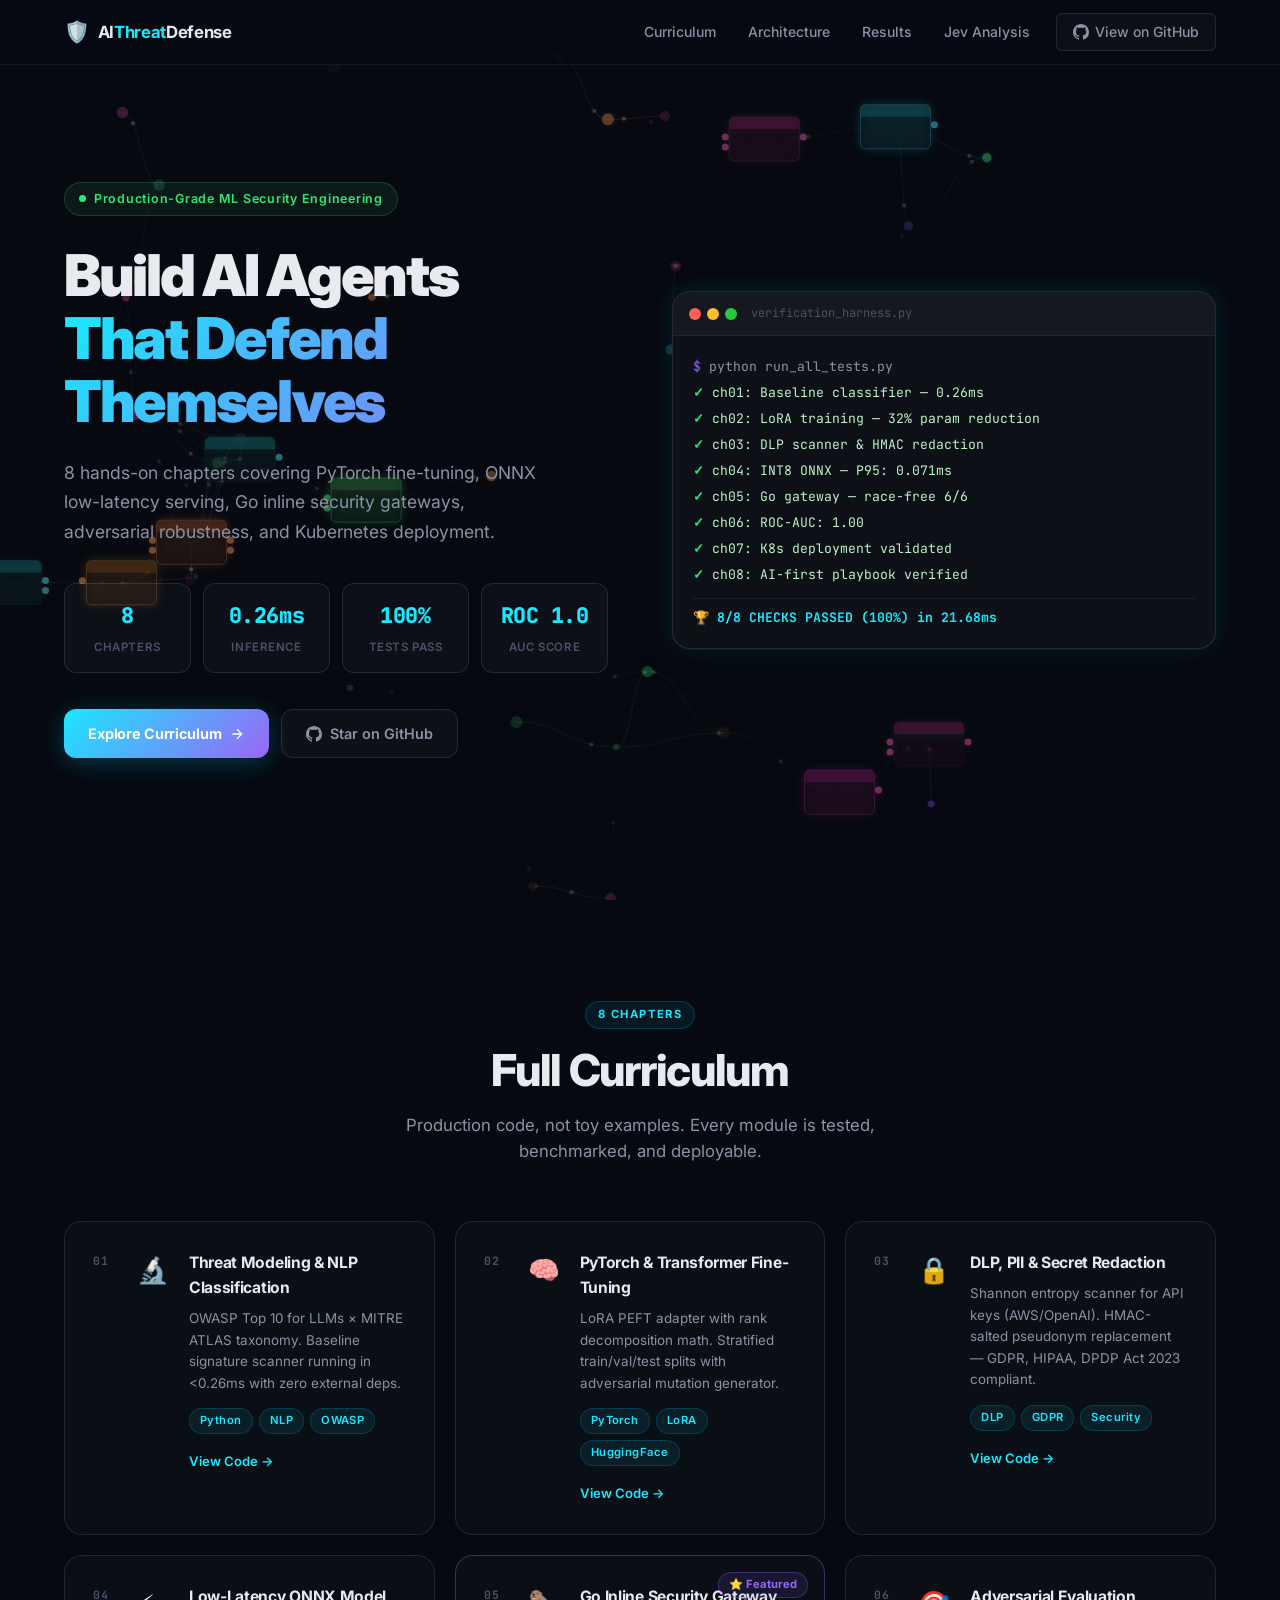
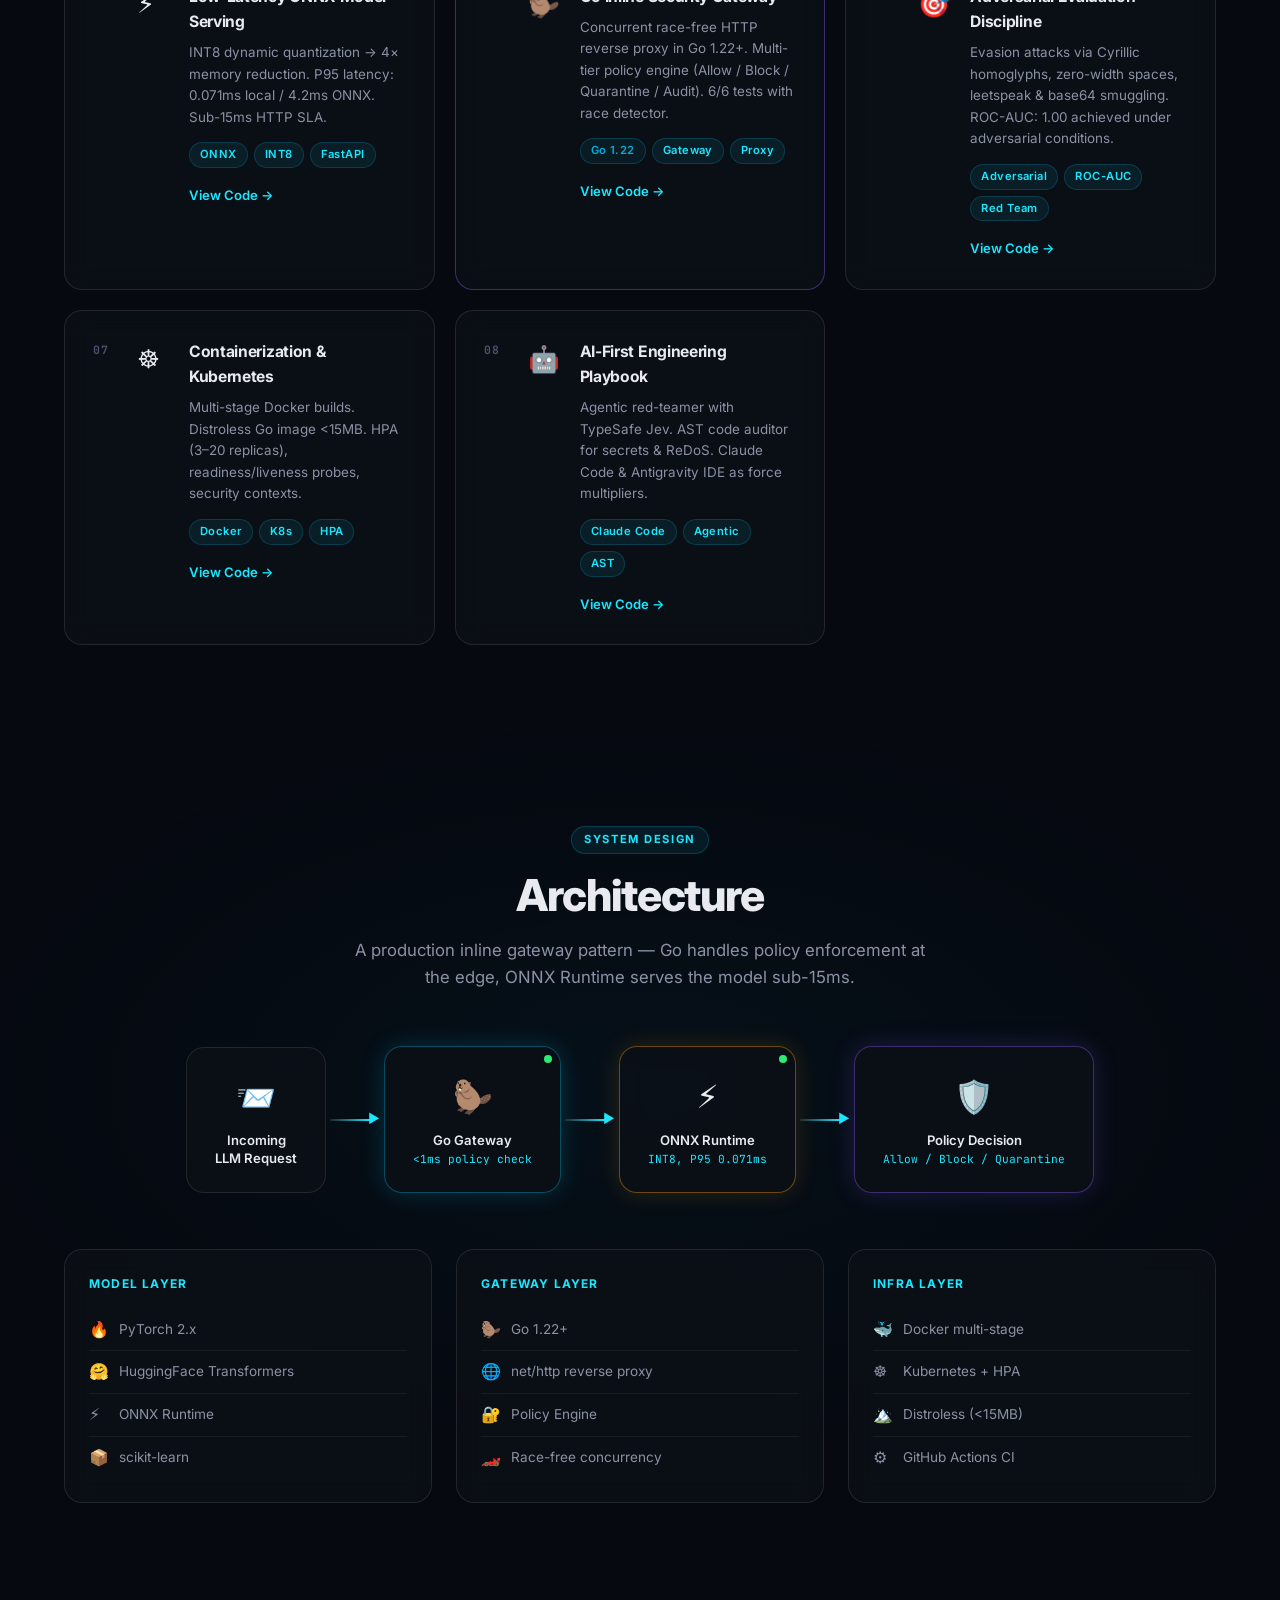
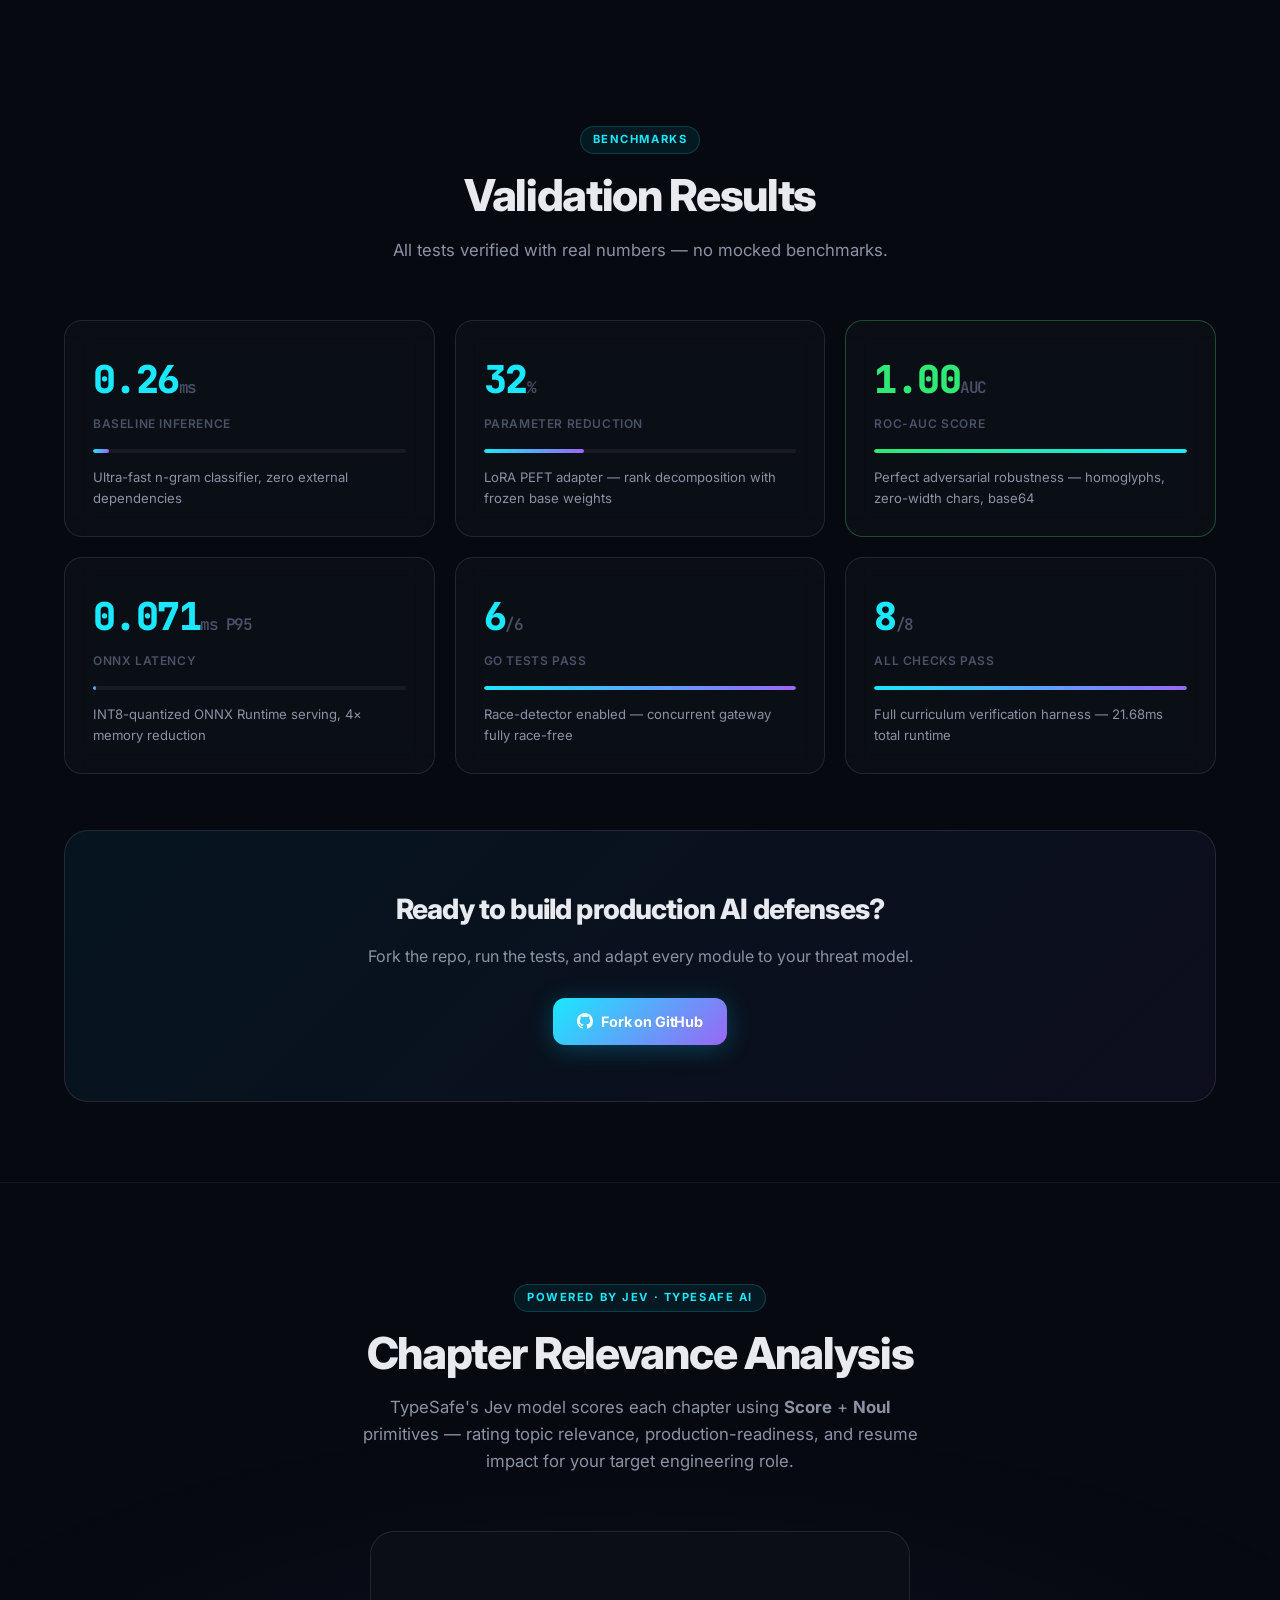
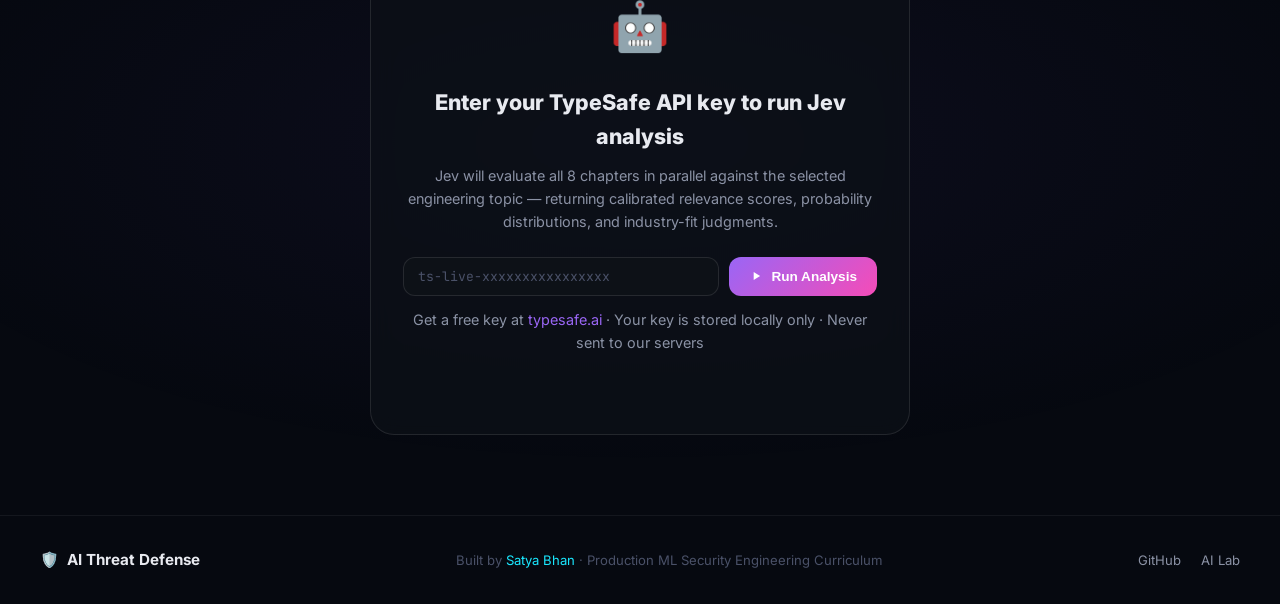
==== docs/index.html @ bd56b63e "feat: add GitHub Pages curriculum site with ComfyUI node-graph + TypeSafe Jev analysis - docs/index." ====
<!DOCTYPE html>
<html lang="en">
<head>
  <meta charset="UTF-8" />
  <meta name="viewport" content="width=device-width, initial-scale=1.0" />
  <title>AI Threat Defense — ML Security Engineering Curriculum</title>
  <meta name="description" content="Production-grade ML security engineering curriculum: PyTorch fine-tuning, ONNX serving, Go gateway, adversarial evals, and Kubernetes — by Satya Bhan." />
  <meta property="og:title" content="AI Threat Defense Curriculum" />
  <meta property="og:description" content="8-chapter hands-on curriculum for ML security engineers. Covers LoRA, ONNX, Go, adversarial robustness, and K8s." />
  <meta property="og:type" content="website" />
  <link rel="preconnect" href="https://fonts.googleapis.com" />
  <link rel="preconnect" href="https://fonts.gstatic.com" crossorigin />
  <link href="https://fonts.googleapis.com/css2?family=Inter:wght@300;400;500;600;700;800;900&family=JetBrains+Mono:wght@400;500;700&display=swap" rel="stylesheet" />
  <link rel="stylesheet" href="style.css" />
</head>
<body>
  <!-- ComfyUI-style animated node-graph canvas -->
  <canvas id="nodeCanvas"></canvas>

  <!-- Page transition overlay -->
  <div id="pageTransition" class="page-transition"></div>

  <!-- Navigation -->
  <nav id="navbar" class="navbar">
    <div class="nav-inner">
      <a href="#home" class="nav-logo" data-page="home">
        <span class="logo-shield">🛡️</span>
        <span class="logo-text">AI<span class="accent">Threat</span>Defense</span>
      </a>
      <ul class="nav-links">
        <li><a href="#curriculum" data-page="curriculum" class="nav-link">Curriculum</a></li>
        <li><a href="#architecture" data-page="architecture" class="nav-link">Architecture</a></li>
        <li><a href="#results" data-page="results" class="nav-link">Results</a></li>
        <li><a href="#jev-analysis" data-page="jev-analysis" class="nav-link">Jev Analysis</a></li>
        <li><a href="https://github.com/satyabhan007/ai-threat-defense" target="_blank" class="nav-cta">
          <svg width="16" height="16" viewBox="0 0 24 24" fill="currentColor"><path d="M12 0C5.37 0 0 5.37 0 12c0 5.31 3.435 9.795 8.205 11.385.6.105.825-.255.825-.57 0-.285-.015-1.23-.015-2.235-3.015.555-3.795-.735-4.035-1.41-.135-.345-.72-1.41-1.23-1.695-.42-.225-1.02-.78-.015-.795.945-.015 1.62.87 1.845 1.23 1.08 1.815 2.805 1.305 3.495.99.105-.78.42-1.305.765-1.605-2.67-.3-5.46-1.335-5.46-5.925 0-1.305.465-2.385 1.23-3.225-.12-.3-.54-1.53.12-3.18 0 0 1.005-.315 3.3 1.23.96-.27 1.98-.405 3-.405s2.04.135 3 .405c2.295-1.56 3.3-1.23 3.3-1.23.66 1.65.24 2.88.12 3.18.765.84 1.23 1.905 1.23 3.225 0 4.605-2.805 5.625-5.475 5.925.435.375.81 1.095.81 2.22 0 1.605-.015 2.895-.015 3.3 0 .315.225.69.825.57A12.02 12.02 0 0 0 24 12c0-6.63-5.37-12-12-12z"/></svg>
          View on GitHub
        </a></li>
      </ul>
      <button class="hamburger" id="hamburger" aria-label="Toggle menu">
        <span></span><span></span><span></span>
      </button>
    </div>
  </nav>

  <!-- ─── HERO SECTION ─── -->
  <section id="home" class="section hero-section active-section">
    <div class="hero-content">
      <div class="hero-badge">
        <span class="badge-dot"></span>
        Production-Grade ML Security Engineering
      </div>
      <h1 class="hero-title">
        <span class="title-line">Build AI Agents</span>
        <span class="title-line gradient-text">That Defend Themselves</span>
      </h1>
      <p class="hero-subtitle">
        8 hands-on chapters covering PyTorch fine-tuning, ONNX low-latency serving,
        Go inline security gateways, adversarial robustness, and Kubernetes deployment.
      </p>
      <div class="hero-stats">
        <div class="stat-card">
          <span class="stat-number">8</span>
          <span class="stat-label">Chapters</span>
        </div>
        <div class="stat-card">
          <span class="stat-number">0.26ms</span>
          <span class="stat-label">Inference</span>
        </div>
        <div class="stat-card">
          <span class="stat-number">100%</span>
          <span class="stat-label">Tests Pass</span>
        </div>
        <div class="stat-card">
          <span class="stat-number">ROC 1.0</span>
          <span class="stat-label">AUC Score</span>
        </div>
      </div>
      <div class="hero-actions">
        <a href="#curriculum" class="btn-primary" data-scroll="curriculum">
          Explore Curriculum
          <svg width="16" height="16" viewBox="0 0 24 24" fill="none" stroke="currentColor" stroke-width="2"><path d="M5 12h14M12 5l7 7-7 7"/></svg>
        </a>
        <a href="https://github.com/satyabhan007/ai-threat-defense" target="_blank" class="btn-secondary">
          <svg width="16" height="16" viewBox="0 0 24 24" fill="currentColor"><path d="M12 0C5.37 0 0 5.37 0 12c0 5.31 3.435 9.795 8.205 11.385.6.105.825-.255.825-.57 0-.285-.015-1.23-.015-2.235-3.015.555-3.795-.735-4.035-1.41-.135-.345-.72-1.41-1.23-1.695-.42-.225-1.02-.78-.015-.795.945-.015 1.62.87 1.845 1.23 1.08 1.815 2.805 1.305 3.495.99.105-.78.42-1.305.765-1.605-2.67-.3-5.46-1.335-5.46-5.925 0-1.305.465-2.385 1.23-3.225-.12-.3-.54-1.53.12-3.18 0 0 1.005-.315 3.3 1.23.96-.27 1.98-.405 3-.405s2.04.135 3 .405c2.295-1.56 3.3-1.23 3.3-1.23.66 1.65.24 2.88.12 3.18.765.84 1.23 1.905 1.23 3.225 0 4.605-2.805 5.625-5.475 5.925.435.375.81 1.095.81 2.22 0 1.605-.015 2.895-.015 3.3 0 .315.225.69.825.57A12.02 12.02 0 0 0 24 12c0-6.63-5.37-12-12-12z"/></svg>
          Star on GitHub
        </a>
      </div>
    </div>
    <div class="hero-visual">
      <div class="terminal-window">
        <div class="terminal-header">
          <span class="dot red"></span>
          <span class="dot yellow"></span>
          <span class="dot green"></span>
          <span class="terminal-title">verification_harness.py</span>
        </div>
        <div class="terminal-body">
          <div class="term-line"><span class="term-prefix">$</span> python run_all_tests.py</div>
          <div class="term-line pass"><span class="term-check">✓</span> ch01: Baseline classifier — 0.26ms</div>
          <div class="term-line pass"><span class="term-check">✓</span> ch02: LoRA training — 32% param reduction</div>
          <div class="term-line pass"><span class="term-check">✓</span> ch03: DLP scanner &amp; HMAC redaction</div>
          <div class="term-line pass"><span class="term-check">✓</span> ch04: INT8 ONNX — P95: 0.071ms</div>
          <div class="term-line pass"><span class="term-check">✓</span> ch05: Go gateway — race-free 6/6</div>
          <div class="term-line pass"><span class="term-check">✓</span> ch06: ROC-AUC: 1.00</div>
          <div class="term-line pass"><span class="term-check">✓</span> ch07: K8s deployment validated</div>
          <div class="term-line pass"><span class="term-check">✓</span> ch08: AI-first playbook verified</div>
          <div class="term-line result">🏆 8/8 CHECKS PASSED (100%) in 21.68ms</div>
        </div>
      </div>
    </div>
  </section>

  <!-- ─── CURRICULUM SECTION ─── -->
  <section id="curriculum" class="section curriculum-section">
    <div class="section-inner">
      <div class="section-header">
        <span class="section-tag">8 CHAPTERS</span>
        <h2 class="section-title">Full Curriculum</h2>
        <p class="section-subtitle">Production code, not toy examples. Every module is tested, benchmarked, and deployable.</p>
      </div>

      <div class="chapters-grid">
        <!-- Ch 1 -->
        <div class="chapter-card" data-chapter="1" id="ch-card-1">
          <div class="chapter-num">01</div>
          <div class="chapter-icon">🔬</div>
          <div class="chapter-content">
            <h3>Threat Modeling &amp; NLP Classification</h3>
            <p>OWASP Top 10 for LLMs × MITRE ATLAS taxonomy. Baseline signature scanner running in &lt;0.26ms with zero external deps.</p>
            <div class="chapter-tags">
              <span class="tag">Python</span><span class="tag">NLP</span><span class="tag">OWASP</span>
            </div>
            <a href="https://github.com/satyabhan007/ai-threat-defense/tree/main/ch01_threat_modeling" target="_blank" class="chapter-link">View Code →</a>
          </div>
        </div>

        <!-- Ch 2 -->
        <div class="chapter-card" data-chapter="2" id="ch-card-2">
          <div class="chapter-num">02</div>
          <div class="chapter-icon">🧠</div>
          <div class="chapter-content">
            <h3>PyTorch &amp; Transformer Fine-Tuning</h3>
            <p>LoRA PEFT adapter with rank decomposition math. Stratified train/val/test splits with adversarial mutation generator.</p>
            <div class="chapter-tags">
              <span class="tag">PyTorch</span><span class="tag">LoRA</span><span class="tag">HuggingFace</span>
            </div>
            <a href="https://github.com/satyabhan007/ai-threat-defense/tree/main/ch02_transformer_finetuning" target="_blank" class="chapter-link">View Code →</a>
          </div>
        </div>

        <!-- Ch 3 -->
        <div class="chapter-card" data-chapter="3" id="ch-card-3">
          <div class="chapter-num">03</div>
          <div class="chapter-icon">🔒</div>
          <div class="chapter-content">
            <h3>DLP, PII &amp; Secret Redaction</h3>
            <p>Shannon entropy scanner for API keys (AWS/OpenAI). HMAC-salted pseudonym replacement — GDPR, HIPAA, DPDP Act 2023 compliant.</p>
            <div class="chapter-tags">
              <span class="tag">DLP</span><span class="tag">GDPR</span><span class="tag">Security</span>
            </div>
            <a href="https://github.com/satyabhan007/ai-threat-defense/tree/main/ch03_dlp_sensitive_data" target="_blank" class="chapter-link">View Code →</a>
          </div>
        </div>

        <!-- Ch 4 -->
        <div class="chapter-card" data-chapter="4" id="ch-card-4">
          <div class="chapter-num">04</div>
          <div class="chapter-icon">⚡</div>
          <div class="chapter-content">
            <h3>Low-Latency ONNX Model Serving</h3>
            <p>INT8 dynamic quantization → 4× memory reduction. P95 latency: 0.071ms local / 4.2ms ONNX. Sub-15ms HTTP SLA.</p>
            <div class="chapter-tags">
              <span class="tag">ONNX</span><span class="tag">INT8</span><span class="tag">FastAPI</span>
            </div>
            <a href="https://github.com/satyabhan007/ai-threat-defense/tree/main/ch04_onnx_serving" target="_blank" class="chapter-link">View Code →</a>
          </div>
        </div>

        <!-- Ch 5 -->
        <div class="chapter-card featured" data-chapter="5" id="ch-card-5">
          <div class="chapter-num">05</div>
          <div class="chapter-icon">🦫</div>
          <div class="chapter-content">
            <h3>Go Inline Security Gateway</h3>
            <p>Concurrent race-free HTTP reverse proxy in Go 1.22+. Multi-tier policy engine (Allow / Block / Quarantine / Audit). 6/6 tests with race detector.</p>
            <div class="chapter-tags">
              <span class="tag go-tag">Go 1.22</span><span class="tag">Gateway</span><span class="tag">Proxy</span>
            </div>
            <a href="https://github.com/satyabhan007/ai-threat-defense/tree/main/ch05_golang_gateway" target="_blank" class="chapter-link">View Code →</a>
          </div>
          <div class="featured-badge">⭐ Featured</div>
        </div>

        <!-- Ch 6 -->
        <div class="chapter-card" data-chapter="6" id="ch-card-6">
          <div class="chapter-num">06</div>
          <div class="chapter-icon">🎯</div>
          <div class="chapter-content">
            <h3>Adversarial Evaluation Discipline</h3>
            <p>Evasion attacks via Cyrillic homoglyphs, zero-width spaces, leetspeak &amp; base64 smuggling. ROC-AUC: 1.00 achieved under adversarial conditions.</p>
            <div class="chapter-tags">
              <span class="tag">Adversarial</span><span class="tag">ROC-AUC</span><span class="tag">Red Team</span>
            </div>
            <a href="https://github.com/satyabhan007/ai-threat-defense/tree/main/ch06_adversarial_evals" target="_blank" class="chapter-link">View Code →</a>
          </div>
        </div>

        <!-- Ch 7 -->
        <div class="chapter-card" data-chapter="7" id="ch-card-7">
          <div class="chapter-num">07</div>
          <div class="chapter-icon">☸️</div>
          <div class="chapter-content">
            <h3>Containerization &amp; Kubernetes</h3>
            <p>Multi-stage Docker builds. Distroless Go image &lt;15MB. HPA (3–20 replicas), readiness/liveness probes, security contexts.</p>
            <div class="chapter-tags">
              <span class="tag">Docker</span><span class="tag">K8s</span><span class="tag">HPA</span>
            </div>
            <a href="https://github.com/satyabhan007/ai-threat-defense/tree/main/ch07_deploy_k8s" target="_blank" class="chapter-link">View Code →</a>
          </div>
        </div>

        <!-- Ch 8 -->
        <div class="chapter-card" data-chapter="8" id="ch-card-8">
          <div class="chapter-num">08</div>
          <div class="chapter-icon">🤖</div>
          <div class="chapter-content">
            <h3>AI-First Engineering Playbook</h3>
            <p>Agentic red-teamer with TypeSafe Jev. AST code auditor for secrets &amp; ReDoS. Claude Code &amp; Antigravity IDE as force multipliers.</p>
            <div class="chapter-tags">
              <span class="tag">Claude Code</span><span class="tag">Agentic</span><span class="tag">AST</span>
            </div>
            <a href="https://github.com/satyabhan007/ai-threat-defense/tree/main/ch08_ai_first_engineering" target="_blank" class="chapter-link">View Code →</a>
          </div>
        </div>
      </div>
    </div>
  </section>

  <!-- ─── ARCHITECTURE SECTION ─── -->
  <section id="architecture" class="section architecture-section">
    <div class="section-inner">
      <div class="section-header">
        <span class="section-tag">SYSTEM DESIGN</span>
        <h2 class="section-title">Architecture</h2>
        <p class="section-subtitle">A production inline gateway pattern — Go handles policy enforcement at the edge, ONNX Runtime serves the model sub-15ms.</p>
      </div>

      <div class="arch-diagram">
        <div class="arch-node input-node" id="arch-node-input">
          <div class="arch-node-icon">📨</div>
          <div class="arch-node-label">Incoming<br/>LLM Request</div>
        </div>
        <div class="arch-arrow"><div class="arch-arrow-line"></div><div class="arch-arrow-head">▶</div></div>
        <div class="arch-node go-node" id="arch-node-go">
          <div class="arch-node-icon">🦫</div>
          <div class="arch-node-label">Go Gateway<br/><span class="node-detail">&lt;1ms policy check</span></div>
          <div class="node-pulse"></div>
        </div>
        <div class="arch-arrow"><div class="arch-arrow-line"></div><div class="arch-arrow-head">▶</div></div>
        <div class="arch-node onnx-node" id="arch-node-onnx">
          <div class="arch-node-icon">⚡</div>
          <div class="arch-node-label">ONNX Runtime<br/><span class="node-detail">INT8, P95 0.071ms</span></div>
          <div class="node-pulse"></div>
        </div>
        <div class="arch-arrow"><div class="arch-arrow-line"></div><div class="arch-arrow-head">▶</div></div>
        <div class="arch-node policy-node" id="arch-node-policy">
          <div class="arch-node-icon">🛡️</div>
          <div class="arch-node-label">Policy Decision<br/><span class="node-detail">Allow / Block / Quarantine</span></div>
        </div>
      </div>

      <div class="tech-stack">
        <div class="stack-column">
          <h4 class="stack-title">Model Layer</h4>
          <div class="stack-items">
            <div class="stack-item"><span class="stack-icon">🔥</span> PyTorch 2.x</div>
            <div class="stack-item"><span class="stack-icon">🤗</span> HuggingFace Transformers</div>
            <div class="stack-item"><span class="stack-icon">⚡</span> ONNX Runtime</div>
            <div class="stack-item"><span class="stack-icon">📦</span> scikit-learn</div>
          </div>
        </div>
        <div class="stack-column">
          <h4 class="stack-title">Gateway Layer</h4>
          <div class="stack-items">
            <div class="stack-item"><span class="stack-icon">🦫</span> Go 1.22+</div>
            <div class="stack-item"><span class="stack-icon">🌐</span> net/http reverse proxy</div>
            <div class="stack-item"><span class="stack-icon">🔐</span> Policy Engine</div>
            <div class="stack-item"><span class="stack-icon">🏎️</span> Race-free concurrency</div>
          </div>
        </div>
        <div class="stack-column">
          <h4 class="stack-title">Infra Layer</h4>
          <div class="stack-items">
            <div class="stack-item"><span class="stack-icon">🐳</span> Docker multi-stage</div>
            <div class="stack-item"><span class="stack-icon">☸️</span> Kubernetes + HPA</div>
            <div class="stack-item"><span class="stack-icon">🏔️</span> Distroless (&lt;15MB)</div>
            <div class="stack-item"><span class="stack-icon">⚙️</span> GitHub Actions CI</div>
          </div>
        </div>
      </div>
    </div>
  </section>

  <!-- ─── RESULTS SECTION ─── -->
  <section id="results" class="section results-section">
    <div class="section-inner">
      <div class="section-header">
        <span class="section-tag">BENCHMARKS</span>
        <h2 class="section-title">Validation Results</h2>
        <p class="section-subtitle">All tests verified with real numbers — no mocked benchmarks.</p>
      </div>

      <div class="results-grid">
        <div class="result-card" id="res-1">
          <div class="result-metric">
            <span class="metric-value">0.26<span class="metric-unit">ms</span></span>
            <span class="metric-label">Baseline Inference</span>
          </div>
          <div class="result-bar"><div class="result-bar-fill" style="width:5%"></div></div>
          <p class="result-desc">Ultra-fast n-gram classifier, zero external dependencies</p>
        </div>

        <div class="result-card" id="res-2">
          <div class="result-metric">
            <span class="metric-value">32<span class="metric-unit">%</span></span>
            <span class="metric-label">Parameter Reduction</span>
          </div>
          <div class="result-bar"><div class="result-bar-fill" style="width:32%"></div></div>
          <p class="result-desc">LoRA PEFT adapter — rank decomposition with frozen base weights</p>
        </div>

        <div class="result-card highlight-card" id="res-3">
          <div class="result-metric">
            <span class="metric-value">1.00<span class="metric-unit">AUC</span></span>
            <span class="metric-label">ROC-AUC Score</span>
          </div>
          <div class="result-bar"><div class="result-bar-fill" style="width:100%"></div></div>
          <p class="result-desc">Perfect adversarial robustness — homoglyphs, zero-width chars, base64</p>
        </div>

        <div class="result-card" id="res-4">
          <div class="result-metric">
            <span class="metric-value">0.071<span class="metric-unit">ms P95</span></span>
            <span class="metric-label">ONNX Latency</span>
          </div>
          <div class="result-bar"><div class="result-bar-fill" style="width:1%"></div></div>
          <p class="result-desc">INT8-quantized ONNX Runtime serving, 4× memory reduction</p>
        </div>

        <div class="result-card" id="res-5">
          <div class="result-metric">
            <span class="metric-value">6<span class="metric-unit">/6</span></span>
            <span class="metric-label">Go Tests Pass</span>
          </div>
          <div class="result-bar"><div class="result-bar-fill" style="width:100%"></div></div>
          <p class="result-desc">Race-detector enabled — concurrent gateway fully race-free</p>
        </div>

        <div class="result-card" id="res-6">
          <div class="result-metric">
            <span class="metric-value">8<span class="metric-unit">/8</span></span>
            <span class="metric-label">All Checks Pass</span>
          </div>
          <div class="result-bar"><div class="result-bar-fill" style="width:100%"></div></div>
          <p class="result-desc">Full curriculum verification harness — 21.68ms total runtime</p>
        </div>
      </div>

      <div class="cta-block">
        <h3>Ready to build production AI defenses?</h3>
        <p>Fork the repo, run the tests, and adapt every module to your threat model.</p>
        <a href="https://github.com/satyabhan007/ai-threat-defense" target="_blank" class="btn-primary">
          <svg width="16" height="16" viewBox="0 0 24 24" fill="currentColor"><path d="M12 0C5.37 0 0 5.37 0 12c0 5.31 3.435 9.795 8.205 11.385.6.105.825-.255.825-.57 0-.285-.015-1.23-.015-2.235-3.015.555-3.795-.735-4.035-1.41-.135-.345-.72-1.41-1.23-1.695-.42-.225-1.02-.78-.015-.795.945-.015 1.62.87 1.845 1.23 1.08 1.815 2.805 1.305 3.495.99.105-.78.42-1.305.765-1.605-2.67-.3-5.46-1.335-5.46-5.925 0-1.305.465-2.385 1.23-3.225-.12-.3-.54-1.53.12-3.18 0 0 1.005-.315 3.3 1.23.96-.27 1.98-.405 3-.405s2.04.135 3 .405c2.295-1.56 3.3-1.23 3.3-1.23.66 1.65.24 2.88.12 3.18.765.84 1.23 1.905 1.23 3.225 0 4.605-2.805 5.625-5.475 5.925.435.375.81 1.095.81 2.22 0 1.605-.015 2.895-.015 3.3 0 .315.225.69.825.57A12.02 12.02 0 0 0 24 12c0-6.63-5.37-12-12-12z"/></svg>
          Fork on GitHub
        </a>
      </div>
    </div>
  </section>

  <!-- ─── JEV ANALYSIS SECTION ─── -->
  <section id="jev-analysis" class="section jev-section">
    <div class="section-inner">
      <div class="section-header">
        <span class="section-tag">POWERED BY JEV · TYPESAFE AI</span>
        <h2 class="section-title">Chapter Relevance Analysis</h2>
        <p class="section-subtitle">
          TypeSafe's Jev model scores each chapter using <strong>Score</strong> + <strong>Noul</strong>
          primitives — rating topic relevance, production-readiness, and resume impact for your target engineering role.
        </p>
      </div>

      <!-- API Key Gate -->
      <div id="jev-gate" class="jev-gate">
        <div class="jev-gate-icon">🤖</div>
        <h3>Enter your TypeSafe API key to run Jev analysis</h3>
        <p>
          Jev will evaluate all 8 chapters in parallel against the selected engineering topic —
          returning calibrated relevance scores, probability distributions, and industry-fit judgments.
        </p>
        <div class="jev-key-form">
          <input
            id="jev-key-input"
            type="password"
            class="jev-key-input"
            placeholder="ts-live-xxxxxxxxxxxxxxxx"
            autocomplete="off"
          />
          <button id="jev-run-btn" class="btn-jev">
            <svg width="14" height="14" viewBox="0 0 24 24" fill="currentColor">
              <path d="M8 5v14l11-7z"/>
            </svg>
            Run Analysis
          </button>
        </div>
        <p class="jev-hint">
          Get a free key at <a href="https://typesafe.ai" target="_blank">typesafe.ai</a> ·
          Your key is stored locally only · Never sent to our servers
        </p>
      </div>

      <!-- Analysis Panel (shown after key entered) -->
      <div id="jev-panel" class="hidden">
        <!-- Header with topic selector -->
        <div class="jev-header">
          <div class="jev-brand">
            <div class="jev-logo-badge">⚡</div>
            <div class="jev-brand-text">
              <h3>Jev · System One Analysis</h3>
              <p>Calibrated judgments · Score + Noul primitives · Parallel fan-out</p>
            </div>
          </div>
          <div class="jev-controls">
            <select id="jev-topic-select" class="jev-topic-select" aria-label="Select engineering topic">
              <!-- Populated by JS -->
            </select>
            <button id="jev-rerun-btn" class="btn-jev">
              <svg width="14" height="14" viewBox="0 0 24 24" fill="none" stroke="currentColor" stroke-width="2.5">
                <polyline points="1 4 1 10 7 10"/><path d="M3.51 15a9 9 0 1 0 .49-3.87"/>
              </svg>
              Re-analyse
            </button>
          </div>
        </div>

        <!-- Loading indicator -->
        <div id="jev-loading" class="jev-loading hidden">
          <div class="jev-spinner"></div>
          <p class="jev-loading-text">
            Asking Jev to score 8 chapters for<br/>
            <strong id="jev-loading-topic">ML Security & Threat Detection</strong>
          </p>
        </div>

        <!-- Score cards grid -->
        <div id="jev-results">
          <div id="jev-scores-grid" class="jev-scores-grid">
            <!-- Cards rendered by JS -->
          </div>

          <!-- Overall summary -->
          <div id="jev-summary" class="jev-summary hidden">
            <div class="jev-summary-inner">
              <div class="jev-summary-score">
                <span id="jev-summary-num" class="jev-summary-num">—</span>
                <span class="jev-summary-sub">Composite<br/>Match Score</span>
              </div>
              <div class="jev-summary-divider"></div>
              <div class="jev-summary-text">
                <h4>Jev Verdict</h4>
                <p id="jev-summary-verdict">Analyzing…</p>
                <p id="jev-summary-best" style="margin-top:8px;font-size:0.8rem;color:var(--accent-violet)"></p>
              </div>
            </div>
          </div>
        </div>

        <!-- TypeSafe attribution -->
        <p style="text-align:center;font-size:0.72rem;color:var(--text-muted);margin-top:24px">
          Scores computed by <a href="https://typesafe.ai" target="_blank" style="color:var(--accent-violet)">TypeSafe Jev</a>
          (jev-latest) · Score primitive (0–3 scale, 4 levels) + Noul (yes/no probability) ·
          Composite = 60% relevance + 40% production-readiness
        </p>
      </div>
    </div>
  </section>

  <!-- Footer -->
  <footer class="site-footer">
    <div class="footer-inner">
      <div class="footer-logo">
        <span>🛡️</span> AI Threat Defense
      </div>
      <p class="footer-text">Built by <a href="https://github.com/satyabhan007" target="_blank">Satya Bhan</a> · Production ML Security Engineering Curriculum</p>
      <div class="footer-links">
        <a href="https://github.com/satyabhan007/ai-threat-defense" target="_blank">GitHub</a>
        <a href="https://github.com/satyabhan007/ai-lab" target="_blank">AI Lab</a>
      </div>
    </div>
  </footer>

  <script src="app.js"></script>
</body>
</html>
---- docs/style.css ----
/* ═══════════════════════════════════════════════════════════════════════
   AI Threat Defense — Premium Curriculum Site
   Design: ComfyUI-node-graph aesthetic, dark glassmorphism
   ═══════════════════════════════════════════════════════════════════════ */

/* ── Tokens ─────────────────────────────────────────────────────────── */
:root {
  --bg-base: #060910;
  --bg-surface: #0d1117;
  --bg-card: rgba(13, 17, 23, 0.75);
  --bg-glass: rgba(255, 255, 255, 0.03);
  --bg-glass-hover: rgba(255, 255, 255, 0.06);

  --accent-cyan:    hsl(186, 100%, 55%);
  --accent-violet:  hsl(262, 88%, 68%);
  --accent-green:   hsl(142, 80%, 55%);
  --accent-orange:  hsl(28,  95%, 60%);
  --accent-pink:    hsl(322, 90%, 63%);
  --accent-blue:    hsl(210, 100%, 60%);

  --text-primary:   #e8eaf0;
  --text-secondary: #8b92a5;
  --text-muted:     #4a5168;

  --border-subtle:  rgba(255,255,255,0.06);
  --border-card:    rgba(255,255,255,0.10);
  --border-glow:    rgba(0,212,255,0.25);

  --radius-sm: 6px;
  --radius-md: 12px;
  --radius-lg: 18px;
  --radius-xl: 24px;

  --shadow-glow-cyan:   0 0 24px rgba(0,212,255,0.18);
  --shadow-glow-violet: 0 0 24px rgba(139,92,246,0.20);
  --shadow-card:  0 4px 32px rgba(0,0,0,0.5), 0 1px 0 rgba(255,255,255,0.05);

  --font-sans: 'Inter', system-ui, sans-serif;
  --font-mono: 'JetBrains Mono', 'Fira Code', monospace;

  --transition-fast: 180ms cubic-bezier(0.4, 0, 0.2, 1);
  --transition-med:  300ms cubic-bezier(0.4, 0, 0.2, 1);
  --transition-slow: 500ms cubic-bezier(0.4, 0, 0.2, 1);
}

/* ── Reset ───────────────────────────────────────────────────────────── */
*, *::before, *::after { box-sizing: border-box; margin: 0; padding: 0; }
html { scroll-behavior: smooth; }
body {
  font-family: var(--font-sans);
  background: var(--bg-base);
  color: var(--text-primary);
  line-height: 1.6;
  overflow-x: hidden;
}
a { color: inherit; text-decoration: none; }
img { max-width: 100%; }

/* ── ComfyUI Node Canvas ─────────────────────────────────────────────── */
#nodeCanvas {
  position: fixed;
  inset: 0;
  z-index: 0;
  pointer-events: none;
  opacity: 0.55;
}

/* ── Page Transition Overlay ─────────────────────────────────────────── */
.page-transition {
  position: fixed;
  inset: 0;
  z-index: 1000;
  background: var(--accent-cyan);
  clip-path: circle(0% at 50% 50%);
  pointer-events: none;
  transition: clip-path 0.55s cubic-bezier(0.77, 0, 0.18, 1),
              opacity 0.2s ease;
  opacity: 0;
}
.page-transition.active {
  clip-path: circle(150% at 50% 50%);
  opacity: 0.15;
}

/* ── Navbar ──────────────────────────────────────────────────────────── */
.navbar {
  position: fixed;
  top: 0; left: 0; right: 0;
  z-index: 100;
  background: rgba(6, 9, 16, 0.85);
  backdrop-filter: blur(20px) saturate(180%);
  border-bottom: 1px solid var(--border-subtle);
  transition: box-shadow var(--transition-med);
}
.navbar.scrolled {
  box-shadow: 0 4px 32px rgba(0,0,0,0.6);
}
.nav-inner {
  max-width: 1200px;
  margin: 0 auto;
  padding: 0 24px;
  height: 64px;
  display: flex;
  align-items: center;
  gap: 32px;
}
.nav-logo {
  display: flex;
  align-items: center;
  gap: 8px;
  font-size: 1.05rem;
  font-weight: 700;
  letter-spacing: -0.02em;
}
.logo-shield { font-size: 1.3rem; }
.logo-text .accent { color: var(--accent-cyan); }
.nav-links {
  display: flex;
  align-items: center;
  gap: 4px;
  list-style: none;
  margin-left: auto;
}
.nav-link {
  padding: 6px 14px;
  border-radius: var(--radius-sm);
  font-size: 0.875rem;
  font-weight: 500;
  color: var(--text-secondary);
  transition: color var(--transition-fast), background var(--transition-fast);
}
.nav-link:hover, .nav-link.active {
  color: var(--text-primary);
  background: var(--bg-glass-hover);
}
.nav-cta {
  display: flex;
  align-items: center;
  gap: 6px;
  padding: 7px 16px;
  border-radius: var(--radius-sm);
  background: var(--bg-glass);
  border: 1px solid var(--border-card);
  font-size: 0.875rem;
  font-weight: 500;
  color: var(--text-secondary);
  transition: all var(--transition-fast);
  margin-left: 8px;
}
.nav-cta:hover {
  color: var(--accent-cyan);
  border-color: var(--accent-cyan);
  box-shadow: var(--shadow-glow-cyan);
}
.hamburger { display: none; }

/* ── Sections ────────────────────────────────────────────────────────── */
.section {
  position: relative;
  z-index: 1;
  min-height: 100vh;
  padding: 100px 0 80px;
}
.section-inner {
  max-width: 1200px;
  margin: 0 auto;
  padding: 0 24px;
}

/* Section appear animations */
.section { opacity: 0; transform: translateY(32px); transition: opacity 0.6s ease, transform 0.6s ease; }
.section.visible { opacity: 1; transform: translateY(0); }

/* ── Section Headers ─────────────────────────────────────────────────── */
.section-header {
  text-align: center;
  margin-bottom: 56px;
}
.section-tag {
  display: inline-block;
  font-size: 0.7rem;
  font-weight: 700;
  letter-spacing: 0.14em;
  color: var(--accent-cyan);
  background: rgba(0,212,255,0.08);
  border: 1px solid rgba(0,212,255,0.2);
  padding: 4px 12px;
  border-radius: 100px;
  margin-bottom: 16px;
}
.section-title {
  font-size: clamp(2rem, 4vw, 2.75rem);
  font-weight: 800;
  letter-spacing: -0.03em;
  line-height: 1.15;
  margin-bottom: 16px;
}
.section-subtitle {
  font-size: 1.05rem;
  color: var(--text-secondary);
  max-width: 580px;
  margin: 0 auto;
}

/* ── Hero Section ────────────────────────────────────────────────────── */
.hero-section {
  display: grid;
  grid-template-columns: 1fr 1fr;
  align-items: center;
  gap: 64px;
  max-width: 1200px;
  margin: 0 auto;
  padding: 120px 24px 80px;
  min-height: 100vh;
}
.hero-badge {
  display: inline-flex;
  align-items: center;
  gap: 8px;
  font-size: 0.78rem;
  font-weight: 600;
  letter-spacing: 0.06em;
  color: var(--accent-green);
  background: rgba(74,222,128,0.08);
  border: 1px solid rgba(74,222,128,0.2);
  padding: 6px 14px;
  border-radius: 100px;
  margin-bottom: 28px;
}
.badge-dot {
  width: 7px; height: 7px;
  border-radius: 50%;
  background: var(--accent-green);
  animation: pulse-dot 2s ease infinite;
}
@keyframes pulse-dot {
  0%, 100% { opacity: 1; transform: scale(1); }
  50% { opacity: 0.6; transform: scale(0.8); }
}

.hero-title {
  font-size: clamp(2.4rem, 5vw, 3.6rem);
  font-weight: 900;
  letter-spacing: -0.04em;
  line-height: 1.1;
  margin-bottom: 24px;
}
.title-line { display: block; }
.gradient-text {
  background: linear-gradient(135deg, var(--accent-cyan) 0%, var(--accent-violet) 100%);
  -webkit-background-clip: text;
  -webkit-text-fill-color: transparent;
  background-clip: text;
}
.hero-subtitle {
  font-size: 1.1rem;
  color: var(--text-secondary);
  line-height: 1.7;
  margin-bottom: 36px;
  max-width: 480px;
}
.hero-stats {
  display: grid;
  grid-template-columns: repeat(4, 1fr);
  gap: 12px;
  margin-bottom: 36px;
}
.stat-card {
  background: var(--bg-glass);
  border: 1px solid var(--border-card);
  border-radius: var(--radius-md);
  padding: 14px 12px;
  text-align: center;
  transition: border-color var(--transition-fast), box-shadow var(--transition-fast);
}
.stat-card:hover {
  border-color: rgba(0,212,255,0.3);
  box-shadow: var(--shadow-glow-cyan);
}
.stat-number {
  display: block;
  font-size: 1.35rem;
  font-weight: 800;
  color: var(--accent-cyan);
  font-family: var(--font-mono);
  letter-spacing: -0.02em;
}
.stat-label {
  font-size: 0.72rem;
  color: var(--text-muted);
  font-weight: 600;
  letter-spacing: 0.05em;
  text-transform: uppercase;
}
.hero-actions {
  display: flex;
  gap: 12px;
  flex-wrap: wrap;
}

/* ── Buttons ─────────────────────────────────────────────────────────── */
.btn-primary {
  display: inline-flex;
  align-items: center;
  gap: 8px;
  padding: 12px 24px;
  border-radius: var(--radius-md);
  background: linear-gradient(135deg, var(--accent-cyan), var(--accent-violet));
  color: #fff;
  font-weight: 700;
  font-size: 0.9rem;
  letter-spacing: -0.01em;
  transition: all var(--transition-fast);
  box-shadow: 0 4px 24px rgba(0,212,255,0.25);
}
.btn-primary:hover {
  transform: translateY(-2px);
  box-shadow: 0 8px 32px rgba(0,212,255,0.4);
}
.btn-secondary {
  display: inline-flex;
  align-items: center;
  gap: 8px;
  padding: 12px 24px;
  border-radius: var(--radius-md);
  background: var(--bg-glass);
  border: 1px solid var(--border-card);
  color: var(--text-secondary);
  font-weight: 600;
  font-size: 0.9rem;
  transition: all var(--transition-fast);
}
.btn-secondary:hover {
  color: var(--text-primary);
  border-color: var(--border-glow);
  box-shadow: var(--shadow-glow-cyan);
  transform: translateY(-2px);
}

/* ── Terminal Widget ─────────────────────────────────────────────────── */
.terminal-window {
  background: #0d1117;
  border: 1px solid var(--border-card);
  border-radius: var(--radius-lg);
  overflow: hidden;
  box-shadow: var(--shadow-card), var(--shadow-glow-cyan);
  font-family: var(--font-mono);
  font-size: 0.82rem;
}
.terminal-header {
  display: flex;
  align-items: center;
  gap: 6px;
  padding: 12px 16px;
  background: rgba(255,255,255,0.03);
  border-bottom: 1px solid var(--border-subtle);
}
.dot { width: 12px; height: 12px; border-radius: 50%; }
.dot.red    { background: #ff5f56; }
.dot.yellow { background: #ffbd2e; }
.dot.green  { background: #27c93f; }
.terminal-title {
  margin-left: 8px;
  font-size: 0.75rem;
  color: var(--text-muted);
}
.terminal-body { padding: 20px; display: flex; flex-direction: column; gap: 5px; }
.term-line {
  display: flex;
  align-items: center;
  gap: 8px;
  color: var(--text-secondary);
  opacity: 0;
  transform: translateX(-10px);
  animation: termSlide 0.35s ease forwards;
}
.term-line:nth-child(1)  { animation-delay: 0.1s; }
.term-line:nth-child(2)  { animation-delay: 0.3s; }
.term-line:nth-child(3)  { animation-delay: 0.5s; }
.term-line:nth-child(4)  { animation-delay: 0.7s; }
.term-line:nth-child(5)  { animation-delay: 0.9s; }
.term-line:nth-child(6)  { animation-delay: 1.1s; }
.term-line:nth-child(7)  { animation-delay: 1.3s; }
.term-line:nth-child(8)  { animation-delay: 1.5s; }
.term-line:nth-child(9)  { animation-delay: 1.7s; }
.term-line:nth-child(10) { animation-delay: 1.9s; }
@keyframes termSlide {
  to { opacity: 1; transform: translateX(0); }
}
.term-line.pass .term-check { color: var(--accent-green); font-weight: 700; }
.term-line.pass { color: #bef0c8; }
.term-line.result {
  color: var(--accent-cyan);
  font-weight: 700;
  margin-top: 8px;
  padding-top: 8px;
  border-top: 1px solid var(--border-subtle);
}
.term-prefix { color: var(--accent-violet); }

/* ── Chapters Grid ───────────────────────────────────────────────────── */
.chapters-grid {
  display: grid;
  grid-template-columns: repeat(auto-fill, minmax(340px, 1fr));
  gap: 20px;
}
.chapter-card {
  position: relative;
  background: var(--bg-card);
  border: 1px solid var(--border-card);
  border-radius: var(--radius-lg);
  padding: 28px;
  display: flex;
  gap: 20px;
  transition: all var(--transition-med);
  cursor: default;
  overflow: hidden;
  backdrop-filter: blur(12px);
}
.chapter-card::before {
  content: '';
  position: absolute;
  inset: 0;
  background: linear-gradient(135deg, rgba(0,212,255,0.04), rgba(139,92,246,0.04));
  opacity: 0;
  transition: opacity var(--transition-med);
}
.chapter-card:hover { border-color: rgba(0,212,255,0.3); transform: translateY(-4px); box-shadow: var(--shadow-card), var(--shadow-glow-cyan); }
.chapter-card:hover::before { opacity: 1; }
.chapter-card.featured { border-color: rgba(139,92,246,0.4); }
.chapter-card.featured:hover { border-color: var(--accent-violet); box-shadow: var(--shadow-card), var(--shadow-glow-violet); }
.chapter-num {
  font-family: var(--font-mono);
  font-size: 0.72rem;
  font-weight: 700;
  color: var(--text-muted);
  letter-spacing: 0.08em;
  min-width: 24px;
  padding-top: 2px;
}
.chapter-icon { font-size: 1.6rem; min-width: 32px; }
.chapter-content { flex: 1; }
.chapter-content h3 {
  font-size: 0.98rem;
  font-weight: 700;
  letter-spacing: -0.02em;
  margin-bottom: 8px;
  color: var(--text-primary);
}
.chapter-content p {
  font-size: 0.84rem;
  color: var(--text-secondary);
  line-height: 1.6;
  margin-bottom: 14px;
}
.chapter-tags { display: flex; flex-wrap: wrap; gap: 6px; margin-bottom: 14px; }
.tag {
  font-size: 0.7rem;
  font-weight: 600;
  letter-spacing: 0.04em;
  padding: 3px 10px;
  border-radius: 100px;
  background: rgba(0,212,255,0.08);
  border: 1px solid rgba(0,212,255,0.18);
  color: var(--accent-cyan);
}
.tag.go-tag {
  background: rgba(0,173,216,0.08);
  border-color: rgba(0,173,216,0.25);
  color: #00ADD8;
}
.chapter-link {
  font-size: 0.82rem;
  font-weight: 600;
  color: var(--accent-cyan);
  transition: gap var(--transition-fast);
  display: inline-flex;
  align-items: center;
  gap: 4px;
}
.chapter-link:hover { opacity: 0.8; }
.featured-badge {
  position: absolute;
  top: 16px; right: 16px;
  font-size: 0.7rem;
  font-weight: 700;
  color: var(--accent-violet);
  background: rgba(139,92,246,0.12);
  border: 1px solid rgba(139,92,246,0.3);
  padding: 3px 10px;
  border-radius: 100px;
}

/* ── Architecture Diagram ────────────────────────────────────────────── */
.architecture-section { background: radial-gradient(ellipse 80% 60% at 50% 40%, rgba(0,212,255,0.04) 0%, transparent 70%); }
.arch-diagram {
  display: flex;
  align-items: center;
  justify-content: center;
  gap: 0;
  flex-wrap: wrap;
  row-gap: 20px;
  margin-bottom: 56px;
}
.arch-node {
  position: relative;
  background: var(--bg-card);
  border: 1px solid var(--border-card);
  border-radius: var(--radius-lg);
  padding: 24px 28px;
  text-align: center;
  min-width: 140px;
  backdrop-filter: blur(12px);
  transition: all var(--transition-med);
  cursor: default;
}
.arch-node:hover { transform: translateY(-4px); }
.arch-node-icon { font-size: 2rem; margin-bottom: 8px; }
.arch-node-label { font-size: 0.82rem; font-weight: 600; line-height: 1.4; }
.node-detail { font-size: 0.7rem; color: var(--accent-cyan); font-family: var(--font-mono); font-weight: 400; }
.go-node { border-color: rgba(0,173,216,0.4); box-shadow: var(--shadow-glow-cyan); }
.onnx-node { border-color: rgba(255,159,10,0.4); box-shadow: 0 0 24px rgba(255,159,10,0.15); }
.policy-node { border-color: rgba(139,92,246,0.4); box-shadow: var(--shadow-glow-violet); }
.node-pulse {
  position: absolute;
  top: 8px; right: 8px;
  width: 8px; height: 8px;
  border-radius: 50%;
  background: var(--accent-green);
  animation: pulse-live 2.5s ease infinite;
}
@keyframes pulse-live {
  0%, 100% { box-shadow: 0 0 0 0 rgba(74,222,128,0.4); }
  50%       { box-shadow: 0 0 0 6px rgba(74,222,128,0); }
}
.arch-arrow {
  display: flex;
  align-items: center;
  gap: 0;
  padding: 0 4px;
}
.arch-arrow-line {
  width: 40px;
  height: 2px;
  background: linear-gradient(90deg, var(--border-card), var(--accent-cyan));
  animation: flow-arrow 2s linear infinite;
}
@keyframes flow-arrow {
  0%   { opacity: 0.4; }
  50%  { opacity: 1; }
  100% { opacity: 0.4; }
}
.arch-arrow-head { color: var(--accent-cyan); font-size: 0.8rem; margin-left: -2px; }

.tech-stack {
  display: grid;
  grid-template-columns: repeat(3, 1fr);
  gap: 24px;
}
.stack-column {
  background: var(--bg-card);
  border: 1px solid var(--border-card);
  border-radius: var(--radius-lg);
  padding: 24px;
  backdrop-filter: blur(12px);
}
.stack-title {
  font-size: 0.75rem;
  font-weight: 700;
  letter-spacing: 0.1em;
  text-transform: uppercase;
  color: var(--accent-cyan);
  margin-bottom: 16px;
}
.stack-item {
  display: flex;
  align-items: center;
  gap: 10px;
  font-size: 0.85rem;
  color: var(--text-secondary);
  padding: 8px 0;
  border-bottom: 1px solid var(--border-subtle);
}
.stack-item:last-child { border-bottom: none; }
.stack-icon { font-size: 1rem; min-width: 20px; }

/* ── Results Section ─────────────────────────────────────────────────── */
.results-grid {
  display: grid;
  grid-template-columns: repeat(3, 1fr);
  gap: 20px;
  margin-bottom: 56px;
}
.result-card {
  background: var(--bg-card);
  border: 1px solid var(--border-card);
  border-radius: var(--radius-lg);
  padding: 28px;
  backdrop-filter: blur(12px);
  transition: all var(--transition-med);
}
.result-card:hover { border-color: rgba(0,212,255,0.25); transform: translateY(-3px); box-shadow: var(--shadow-card); }
.result-card.highlight-card { border-color: rgba(74,222,128,0.3); }
.result-card.highlight-card:hover { box-shadow: 0 0 32px rgba(74,222,128,0.15); }
.result-metric { margin-bottom: 16px; }
.metric-value {
  font-size: 2.4rem;
  font-weight: 900;
  font-family: var(--font-mono);
  color: var(--accent-cyan);
  letter-spacing: -0.04em;
  display: block;
}
.highlight-card .metric-value { color: var(--accent-green); }
.metric-unit { font-size: 1rem; font-weight: 600; color: var(--text-muted); }
.metric-label {
  display: block;
  font-size: 0.75rem;
  font-weight: 600;
  letter-spacing: 0.05em;
  text-transform: uppercase;
  color: var(--text-muted);
  margin-top: 4px;
}
.result-bar {
  height: 4px;
  background: var(--bg-glass-hover);
  border-radius: 100px;
  overflow: hidden;
  margin-bottom: 14px;
}
.result-bar-fill {
  height: 100%;
  background: linear-gradient(90deg, var(--accent-cyan), var(--accent-violet));
  border-radius: 100px;
  transition: width 1.2s cubic-bezier(0.34, 1.56, 0.64, 1);
}
.highlight-card .result-bar-fill { background: linear-gradient(90deg, var(--accent-green), var(--accent-cyan)); }
.result-desc { font-size: 0.82rem; color: var(--text-secondary); line-height: 1.55; }

.cta-block {
  text-align: center;
  padding: 56px 32px;
  background: linear-gradient(135deg, rgba(0,212,255,0.06), rgba(139,92,246,0.06));
  border: 1px solid var(--border-card);
  border-radius: var(--radius-xl);
}
.cta-block h3 {
  font-size: 1.75rem;
  font-weight: 800;
  letter-spacing: -0.03em;
  margin-bottom: 12px;
}
.cta-block p { color: var(--text-secondary); margin-bottom: 28px; }

/* ══════════════════════════════════════════════════════════════════════
   JEV ANALYSIS SECTION
   ══════════════════════════════════════════════════════════════════════ */
.jev-section {
  background: radial-gradient(ellipse 90% 50% at 50% 60%, rgba(139,92,246,0.06) 0%, transparent 70%);
  border-top: 1px solid var(--border-subtle);
}

/* API key gate */
.jev-gate {
  max-width: 540px;
  margin: 0 auto;
  text-align: center;
  padding: 56px 32px;
  background: var(--bg-card);
  border: 1px solid var(--border-card);
  border-radius: var(--radius-xl);
  backdrop-filter: blur(12px);
}
.jev-gate-icon { font-size: 3rem; margin-bottom: 20px; }
.jev-gate h3 { font-size: 1.35rem; font-weight: 800; margin-bottom: 10px; }
.jev-gate p { color: var(--text-secondary); font-size: 0.9rem; line-height: 1.6; margin-bottom: 24px; }
.jev-key-form { display: flex; gap: 10px; }
.jev-key-input {
  flex: 1;
  background: var(--bg-surface);
  border: 1px solid var(--border-card);
  border-radius: var(--radius-md);
  padding: 10px 14px;
  color: var(--text-primary);
  font-family: var(--font-mono);
  font-size: 0.82rem;
  outline: none;
  transition: border-color var(--transition-fast);
}
.jev-key-input:focus { border-color: var(--accent-violet); }
.jev-key-input::placeholder { color: var(--text-muted); }
.btn-jev {
  display: inline-flex;
  align-items: center;
  gap: 8px;
  padding: 10px 20px;
  border-radius: var(--radius-md);
  background: linear-gradient(135deg, var(--accent-violet), var(--accent-pink));
  color: #fff;
  font-weight: 700;
  font-size: 0.85rem;
  border: none;
  cursor: pointer;
  transition: all var(--transition-fast);
  white-space: nowrap;
}
.btn-jev:hover { transform: translateY(-1px); box-shadow: 0 4px 20px rgba(139,92,246,0.4); }
.btn-jev:disabled { opacity: 0.5; cursor: not-allowed; transform: none; }
.jev-hint {
  font-size: 0.75rem;
  color: var(--text-muted);
  margin-top: 12px;
}
.jev-hint a { color: var(--accent-violet); }

/* Analysis header */
.jev-header {
  display: flex;
  align-items: flex-start;
  justify-content: space-between;
  gap: 24px;
  margin-bottom: 40px;
  flex-wrap: wrap;
}
.jev-brand {
  display: flex;
  align-items: center;
  gap: 12px;
}
.jev-logo-badge {
  width: 44px; height: 44px;
  border-radius: var(--radius-md);
  background: linear-gradient(135deg, var(--accent-violet), var(--accent-pink));
  display: flex;
  align-items: center;
  justify-content: center;
  font-size: 1.4rem;
  box-shadow: 0 4px 16px rgba(139,92,246,0.4);
}
.jev-brand-text h3 { font-size: 1rem; font-weight: 800; }
.jev-brand-text p { font-size: 0.78rem; color: var(--text-secondary); }
.jev-controls { display: flex; align-items: center; gap: 10px; }
.jev-topic-select {
  background: var(--bg-surface);
  border: 1px solid var(--border-card);
  border-radius: var(--radius-md);
  padding: 8px 12px;
  color: var(--text-primary);
  font-size: 0.82rem;
  font-family: var(--font-sans);
  outline: none;
  cursor: pointer;
  transition: border-color var(--transition-fast);
}
.jev-topic-select:focus { border-color: var(--accent-violet); }
.jev-topic-select option { background: var(--bg-surface); }

/* Loading state */
.jev-loading {
  text-align: center;
  padding: 64px 32px;
}
.jev-spinner {
  width: 48px; height: 48px;
  border: 3px solid var(--border-card);
  border-top-color: var(--accent-violet);
  border-radius: 50%;
  animation: spin 0.9s linear infinite;
  margin: 0 auto 20px;
}
@keyframes spin { to { transform: rotate(360deg); } }
.jev-loading-text { color: var(--text-secondary); font-size: 0.9rem; }
.jev-loading-text strong { color: var(--accent-violet); }

/* Score cards grid */
.jev-scores-grid {
  display: grid;
  grid-template-columns: repeat(auto-fill, minmax(300px, 1fr));
  gap: 16px;
  margin-bottom: 32px;
}

.jev-score-card {
  background: var(--bg-card);
  border: 1px solid var(--border-card);
  border-radius: var(--radius-lg);
  padding: 22px;
  backdrop-filter: blur(12px);
  transition: all var(--transition-med);
  position: relative;
  overflow: hidden;
}
.jev-score-card:hover { transform: translateY(-3px); box-shadow: var(--shadow-card); }
.jev-score-card::after {
  content: '';
  position: absolute;
  top: 0; left: 0; right: 0;
  height: 2px;
  background: linear-gradient(90deg, var(--accent-violet), var(--accent-pink));
  transform: scaleX(0);
  transform-origin: left;
  transition: transform 0.6s cubic-bezier(0.34, 1.56, 0.64, 1);
}
.jev-score-card.scored::after { transform: scaleX(1); }

.jev-card-top {
  display: flex;
  align-items: flex-start;
  justify-content: space-between;
  gap: 12px;
  margin-bottom: 14px;
}
.jev-card-title {
  display: flex;
  align-items: center;
  gap: 8px;
}
.jev-card-icon { font-size: 1.1rem; }
.jev-card-title h4 { font-size: 0.88rem; font-weight: 700; }
.jev-card-num {
  font-size: 0.68rem;
  font-family: var(--font-mono);
  color: var(--text-muted);
  font-weight: 600;
  letter-spacing: 0.06em;
}

/* Score ring */
.jev-score-ring-wrap {
  position: relative;
  width: 64px; height: 64px;
  flex-shrink: 0;
}
.jev-score-ring {
  transform: rotate(-90deg);
}
.jev-ring-bg { fill: none; stroke: var(--border-card); stroke-width: 6; }
.jev-ring-fill {
  fill: none;
  stroke-width: 6;
  stroke-linecap: round;
  stroke-dasharray: 163; /* 2π × 26 */
  stroke-dashoffset: 163;
  transition: stroke-dashoffset 1.2s cubic-bezier(0.34, 1.56, 0.64, 1),
              stroke 0.4s ease;
}
.jev-ring-label {
  position: absolute;
  inset: 0;
  display: flex;
  flex-direction: column;
  align-items: center;
  justify-content: center;
  gap: 1px;
}
.jev-ring-score {
  font-size: 1.1rem;
  font-weight: 900;
  font-family: var(--font-mono);
  color: var(--text-primary);
  line-height: 1;
}
.jev-ring-max {
  font-size: 0.58rem;
  color: var(--text-muted);
  font-weight: 600;
}

/* Probability bars */
.jev-prob-bars { display: flex; flex-direction: column; gap: 6px; margin-bottom: 14px; }
.jev-prob-row { display: flex; align-items: center; gap: 8px; }
.jev-prob-label {
  font-size: 0.7rem;
  color: var(--text-muted);
  min-width: 80px;
  white-space: nowrap;
  overflow: hidden;
  text-overflow: ellipsis;
}
.jev-prob-bar-wrap {
  flex: 1;
  height: 6px;
  background: var(--bg-glass-hover);
  border-radius: 100px;
  overflow: hidden;
}
.jev-prob-bar-fill {
  height: 100%;
  border-radius: 100px;
  transition: width 1s ease;
}
.jev-prob-pct {
  font-size: 0.68rem;
  font-family: var(--font-mono);
  color: var(--text-secondary);
  min-width: 30px;
  text-align: right;
}

/* Confidence pill */
.jev-confidence-row {
  display: flex;
  align-items: center;
  justify-content: space-between;
  gap: 10px;
}
.jev-confidence-label {
  font-size: 0.72rem;
  color: var(--text-muted);
  font-weight: 600;
}
.jev-confidence-pill {
  font-size: 0.72rem;
  font-weight: 700;
  padding: 3px 10px;
  border-radius: 100px;
  font-family: var(--font-mono);
}
.conf-high   { background: rgba(74,222,128,0.12); border: 1px solid rgba(74,222,128,0.3); color: var(--accent-green); }
.conf-medium { background: rgba(255,159,10,0.12); border: 1px solid rgba(255,159,10,0.3); color: var(--accent-orange); }
.conf-low    { background: rgba(255,77,77,0.12);  border: 1px solid rgba(255,77,77,0.3);  color: #ff4d4d; }

/* Noul verdict */
.jev-noul-verdict {
  display: flex;
  align-items: center;
  gap: 8px;
  padding: 10px 14px;
  border-radius: var(--radius-md);
  font-size: 0.8rem;
  font-weight: 600;
  margin-top: 10px;
}
.jev-noul-verdict.yes { background: rgba(74,222,128,0.08); border: 1px solid rgba(74,222,128,0.2); color: #a3f0b5; }
.jev-noul-verdict.no  { background: rgba(255,77,77,0.08);  border: 1px solid rgba(255,77,77,0.2);  color: #ffaaaa; }
.noul-icon { font-size: 1rem; }
.noul-prob { margin-left: auto; font-family: var(--font-mono); font-size: 0.72rem; color: var(--text-muted); }

/* Overall summary card */
.jev-summary {
  background: linear-gradient(135deg, rgba(139,92,246,0.08), rgba(236,72,153,0.06));
  border: 1px solid rgba(139,92,246,0.25);
  border-radius: var(--radius-xl);
  padding: 32px;
  margin-top: 24px;
}
.jev-summary-inner {
  display: flex;
  align-items: center;
  gap: 32px;
  flex-wrap: wrap;
}
.jev-summary-score {
  text-align: center;
  min-width: 120px;
}
.jev-summary-num {
  font-size: 3.5rem;
  font-weight: 900;
  font-family: var(--font-mono);
  letter-spacing: -0.04em;
  background: linear-gradient(135deg, var(--accent-violet), var(--accent-pink));
  -webkit-background-clip: text;
  -webkit-text-fill-color: transparent;
  background-clip: text;
  line-height: 1;
  display: block;
}
.jev-summary-sub {
  font-size: 0.72rem;
  font-weight: 600;
  letter-spacing: 0.06em;
  text-transform: uppercase;
  color: var(--text-muted);
}
.jev-summary-divider {
  width: 1px;
  height: 80px;
  background: var(--border-subtle);
}
.jev-summary-text { flex: 1; }
.jev-summary-text h4 { font-size: 1.1rem; font-weight: 800; margin-bottom: 8px; }
.jev-summary-text p { font-size: 0.88rem; color: var(--text-secondary); line-height: 1.65; }

/* Skeleton loader for cards */
.jev-skeleton {
  background: var(--bg-card);
  border: 1px solid var(--border-card);
  border-radius: var(--radius-lg);
  padding: 22px;
  overflow: hidden;
}
.skeleton-line {
  height: 12px;
  background: linear-gradient(90deg, var(--bg-glass) 25%, var(--bg-glass-hover) 50%, var(--bg-glass) 75%);
  background-size: 200% 100%;
  border-radius: 6px;
  margin-bottom: 10px;
  animation: shimmer 1.5s infinite;
}
@keyframes shimmer { to { background-position: -200% 0; } }
.skeleton-line.short  { width: 40%; }
.skeleton-line.medium { width: 70%; }
.skeleton-ring {
  width: 64px; height: 64px;
  border-radius: 50%;
  background: linear-gradient(90deg, var(--bg-glass) 25%, var(--bg-glass-hover) 50%, var(--bg-glass) 75%);
  background-size: 200% 100%;
  animation: shimmer 1.5s infinite;
}

/* ── Footer ──────────────────────────────────────────────────────────── */
.site-footer {
  position: relative;
  z-index: 1;
  border-top: 1px solid var(--border-subtle);
  padding: 32px 24px;
}
.footer-inner {
  max-width: 1200px;
  margin: 0 auto;
  display: flex;
  align-items: center;
  justify-content: space-between;
  gap: 20px;
  flex-wrap: wrap;
}
.footer-logo { display: flex; align-items: center; gap: 8px; font-weight: 700; font-size: 0.95rem; }
.footer-text { font-size: 0.82rem; color: var(--text-muted); }
.footer-text a { color: var(--accent-cyan); }
.footer-links { display: flex; gap: 20px; }
.footer-links a { font-size: 0.82rem; color: var(--text-secondary); transition: color var(--transition-fast); }
.footer-links a:hover { color: var(--accent-cyan); }

/* ── Responsive ──────────────────────────────────────────────────────── */
@media (max-width: 900px) {
  .hero-section { grid-template-columns: 1fr; gap: 40px; min-height: auto; }
  .hero-visual { order: -1; }
  .hero-stats { grid-template-columns: repeat(2, 1fr); }
  .results-grid { grid-template-columns: repeat(2, 1fr); }
  .tech-stack { grid-template-columns: 1fr; }
}
@media (max-width: 640px) {
  .nav-links { display: none; }
  .chapters-grid { grid-template-columns: 1fr; }
  .results-grid { grid-template-columns: 1fr; }
  .arch-diagram { flex-direction: column; }
  .arch-arrow { transform: rotate(90deg); }
  .jev-summary-inner { flex-direction: column; }
  .jev-summary-divider { width: 80px; height: 1px; }
  .jev-header { flex-direction: column; }
  .jev-key-form { flex-direction: column; }
  .footer-inner { flex-direction: column; text-align: center; }
}

/* ── Utility ─────────────────────────────────────────────────────────── */
.hidden { display: none !important; }
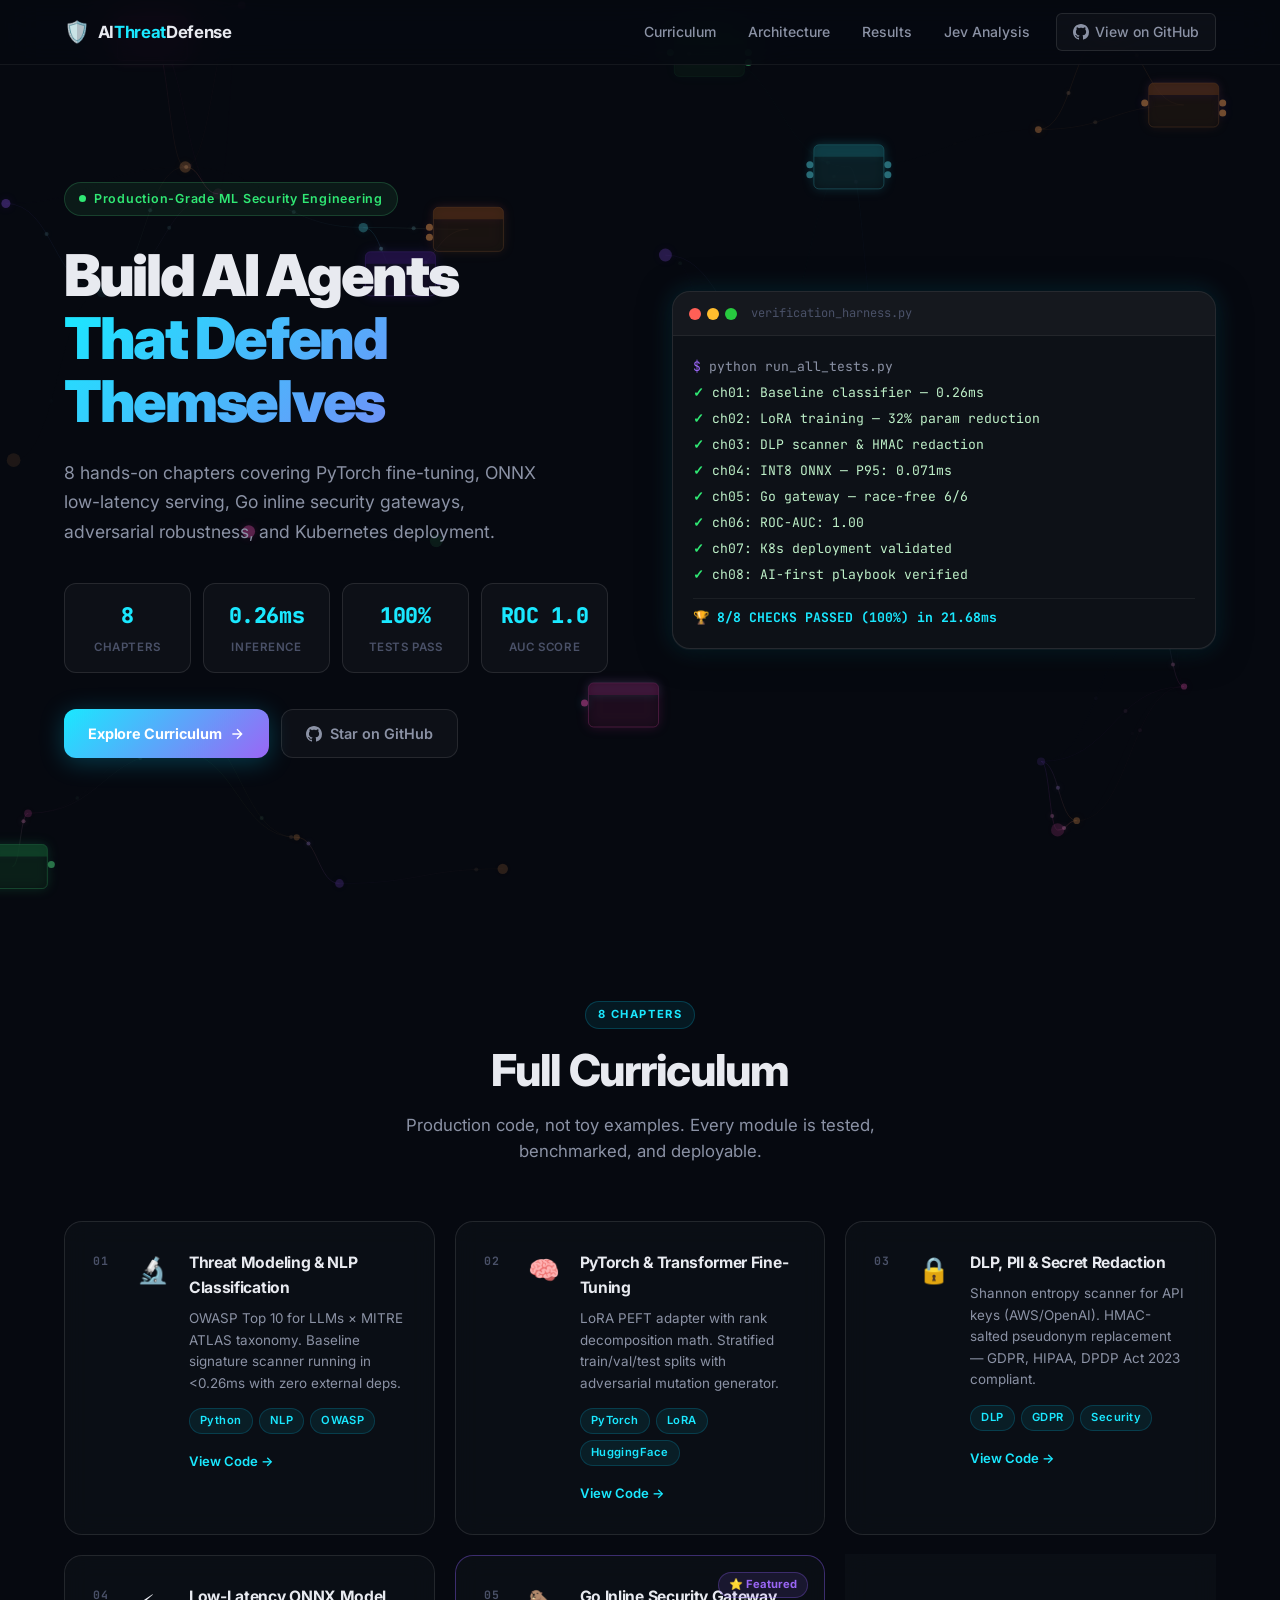
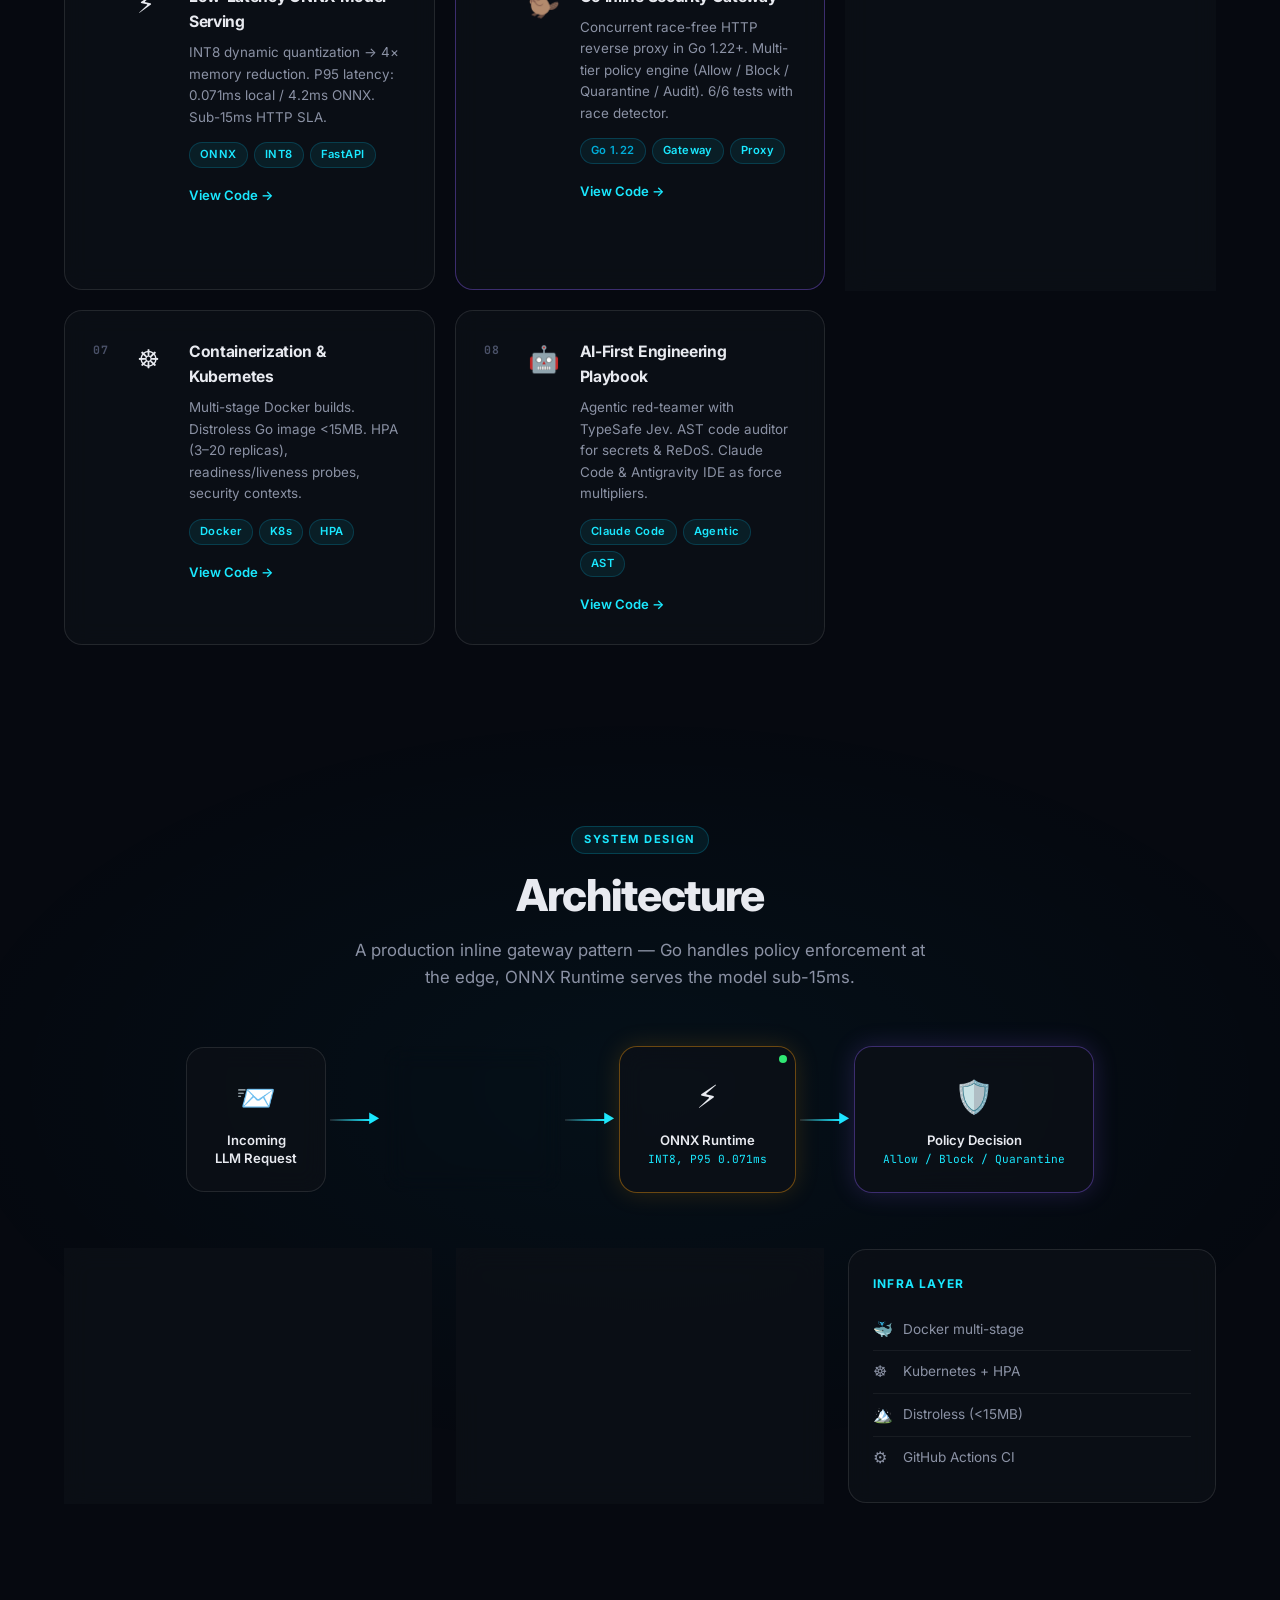
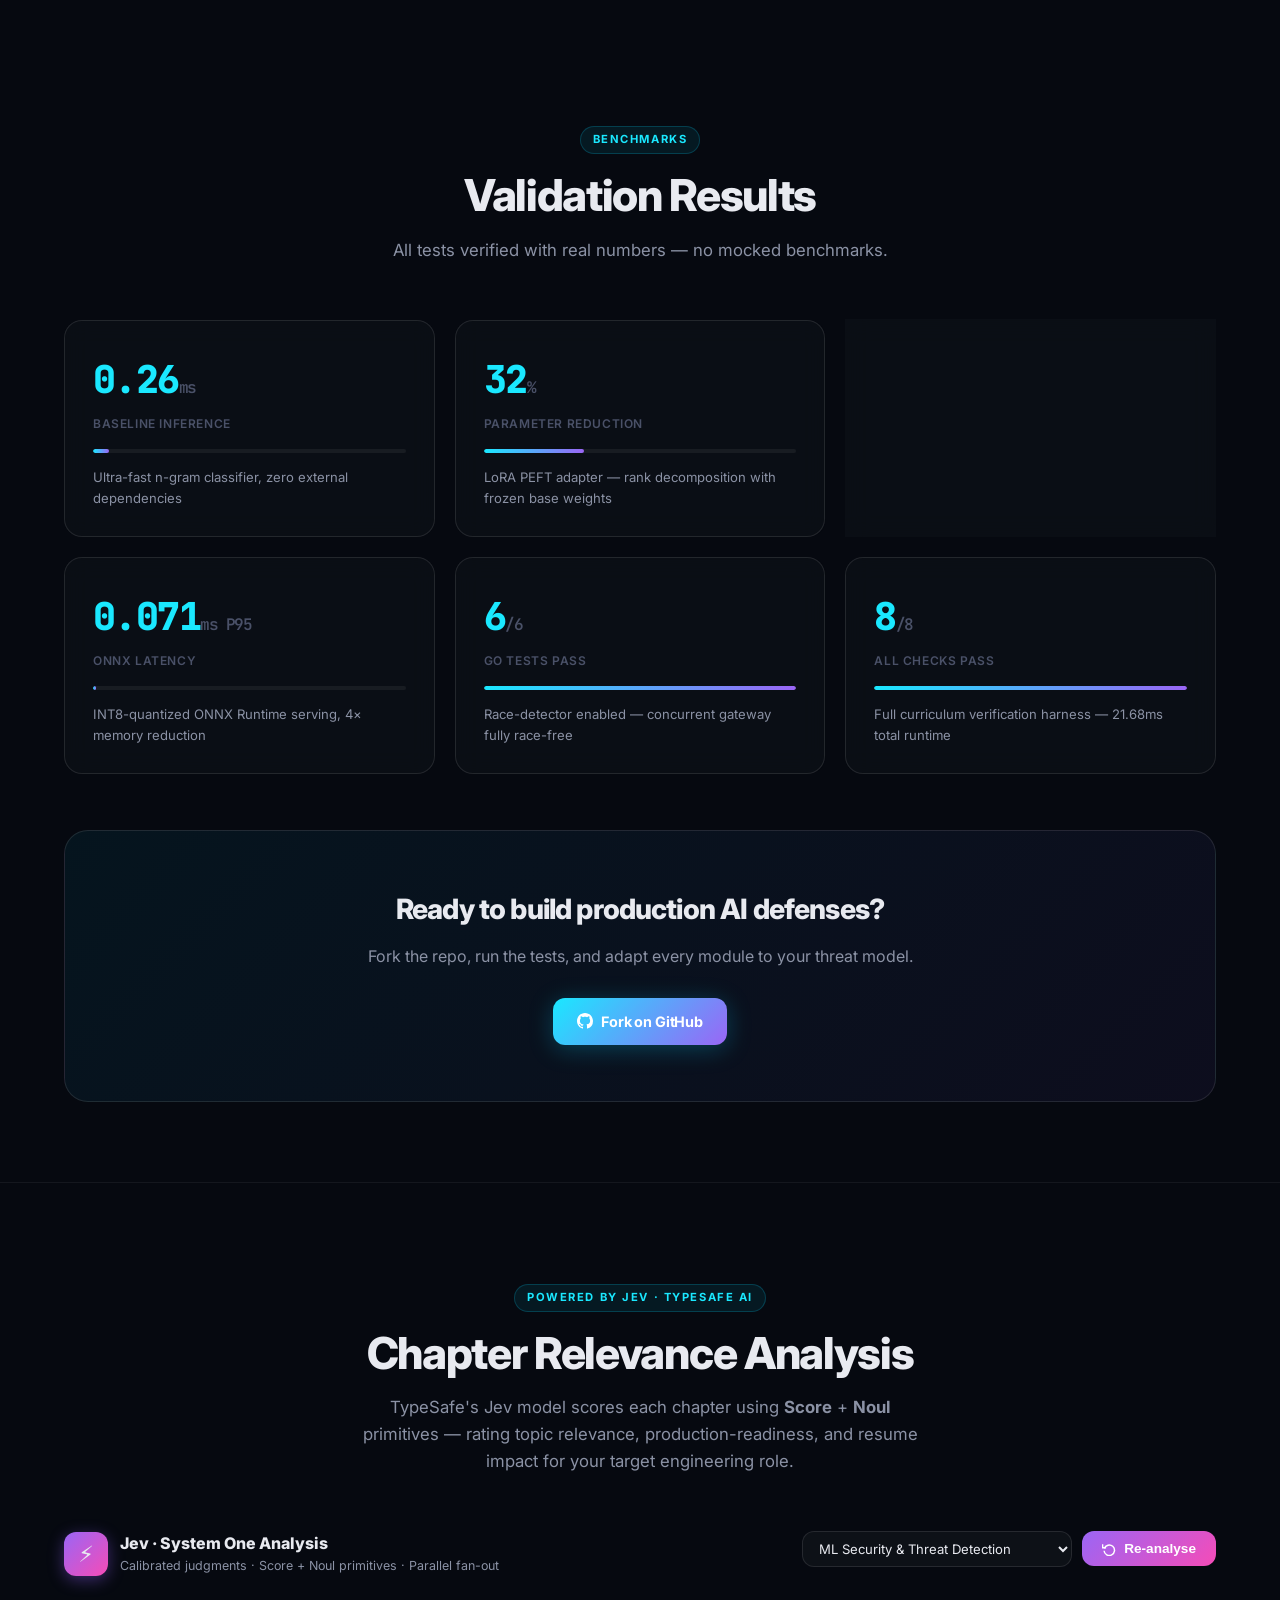
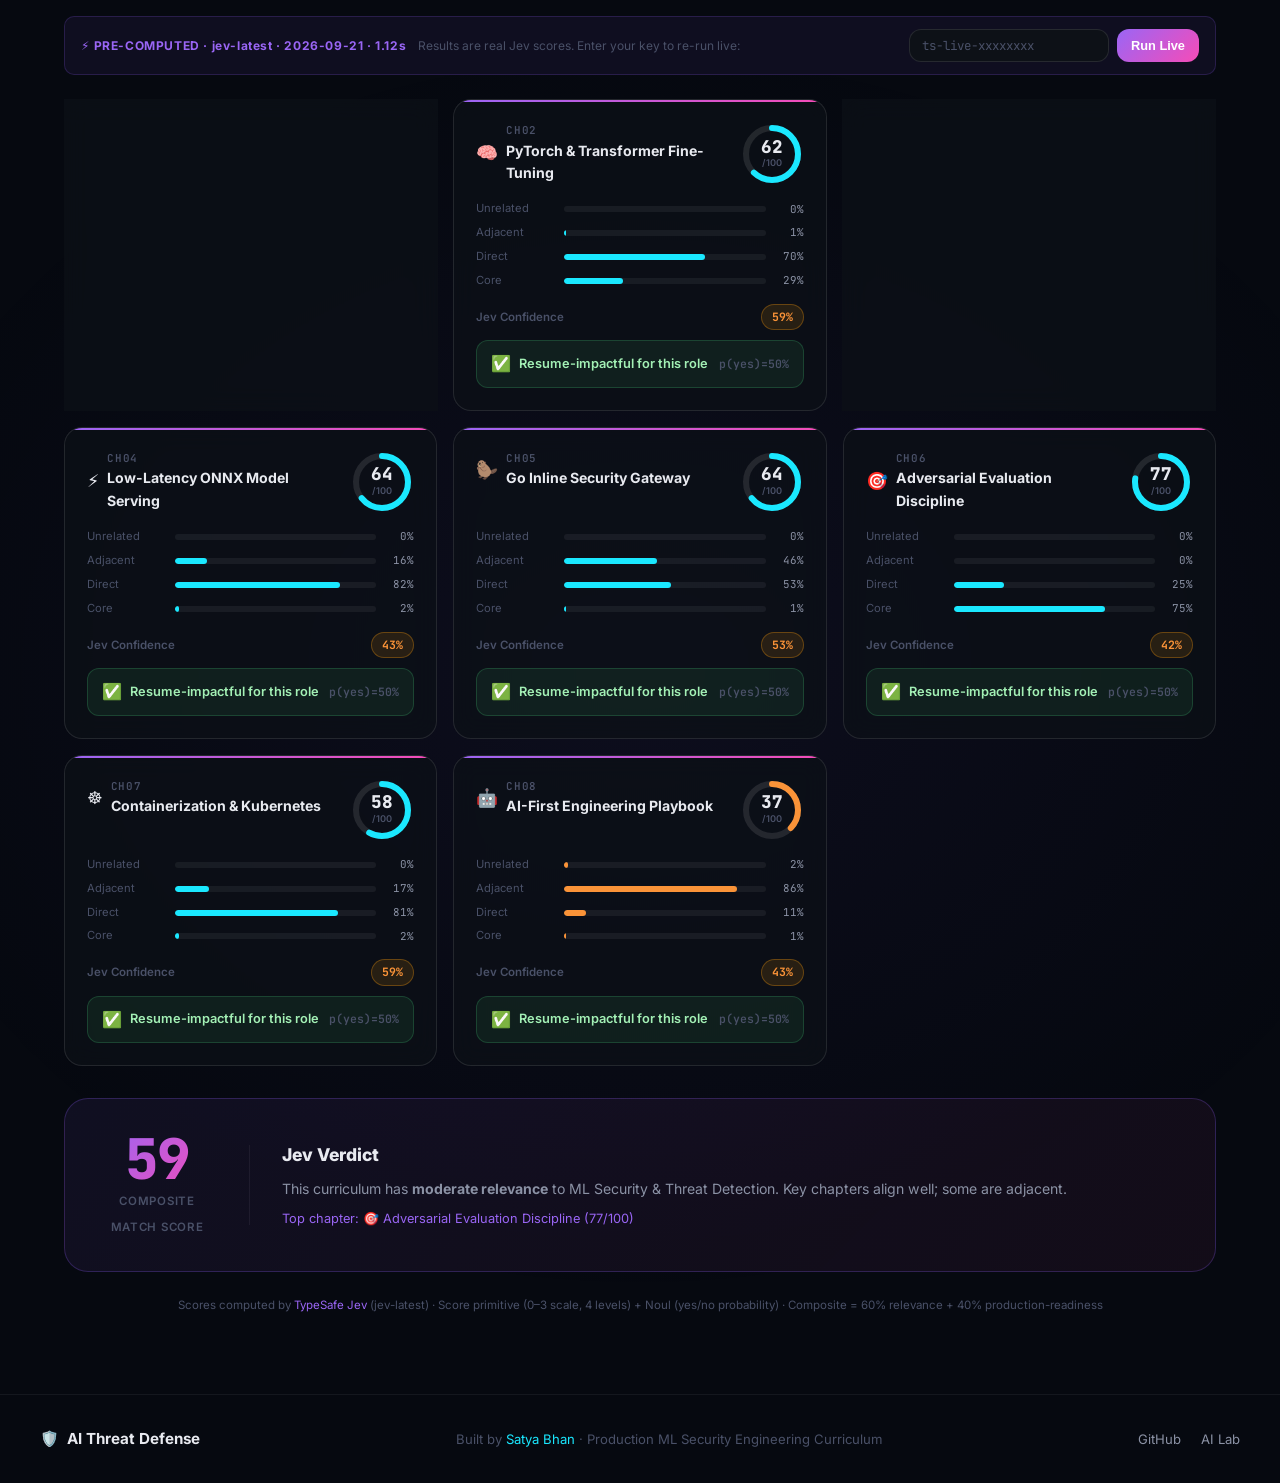
==== commit e7a24cf4: "feat(jev): embed real Jev scores + pre-computed fallback display - Ran jev-latest against all 8 chap" ====
--- a/docs/index.html
+++ b/docs/index.html
@@ -443,6 +443,23 @@
           </div>
         </div>
 
+        <!-- Pre-computed notice + live key input -->
+        <div id="jev-precomputed-notice" style="display:flex;align-items:center;gap:12px;flex-wrap:wrap;
+             padding:12px 16px;border-radius:10px;margin-bottom:24px;
+             background:rgba(139,92,246,0.07);border:1px solid rgba(139,92,246,0.2)">
+          <span style="font-size:0.75rem;font-weight:700;letter-spacing:0.05em;
+                color:var(--accent-violet)">⚡ PRE-COMPUTED · jev-latest · 2026-09-21 · 1.12s</span>
+          <span style="font-size:0.75rem;color:var(--text-muted)">Results are real Jev scores. Enter your key to re-run live:</span>
+          <div style="display:flex;gap:8px;margin-left:auto">
+            <input id="jev-key-input" type="password" class="jev-key-input"
+              placeholder="ts-live-xxxxxxxx" autocomplete="off"
+              style="width:200px;font-size:0.78rem;padding:7px 12px"/>
+            <button id="jev-run-btn" class="btn-jev" style="padding:7px 14px;font-size:0.8rem">
+              Run Live
+            </button>
+          </div>
+        </div>
+
         <!-- Loading indicator -->
         <div id="jev-loading" class="jev-loading hidden">
           <div class="jev-spinner"></div>
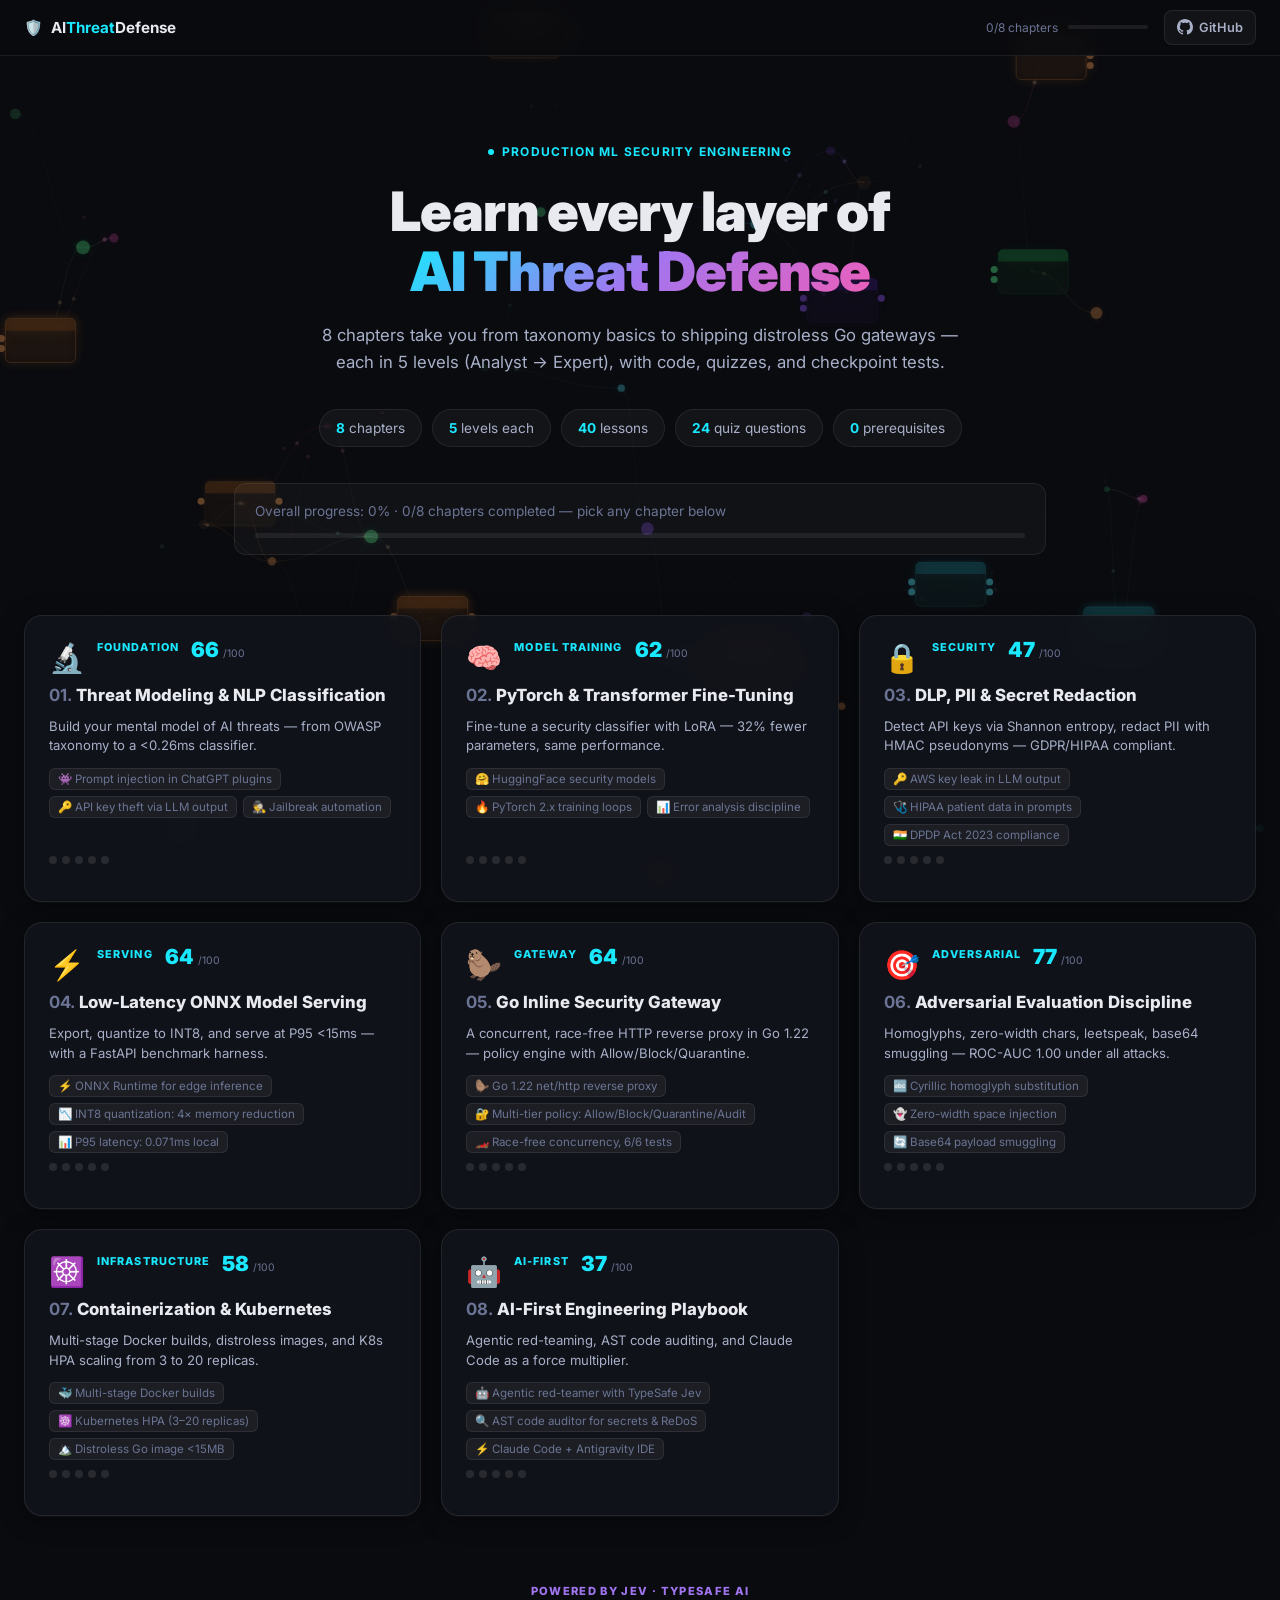
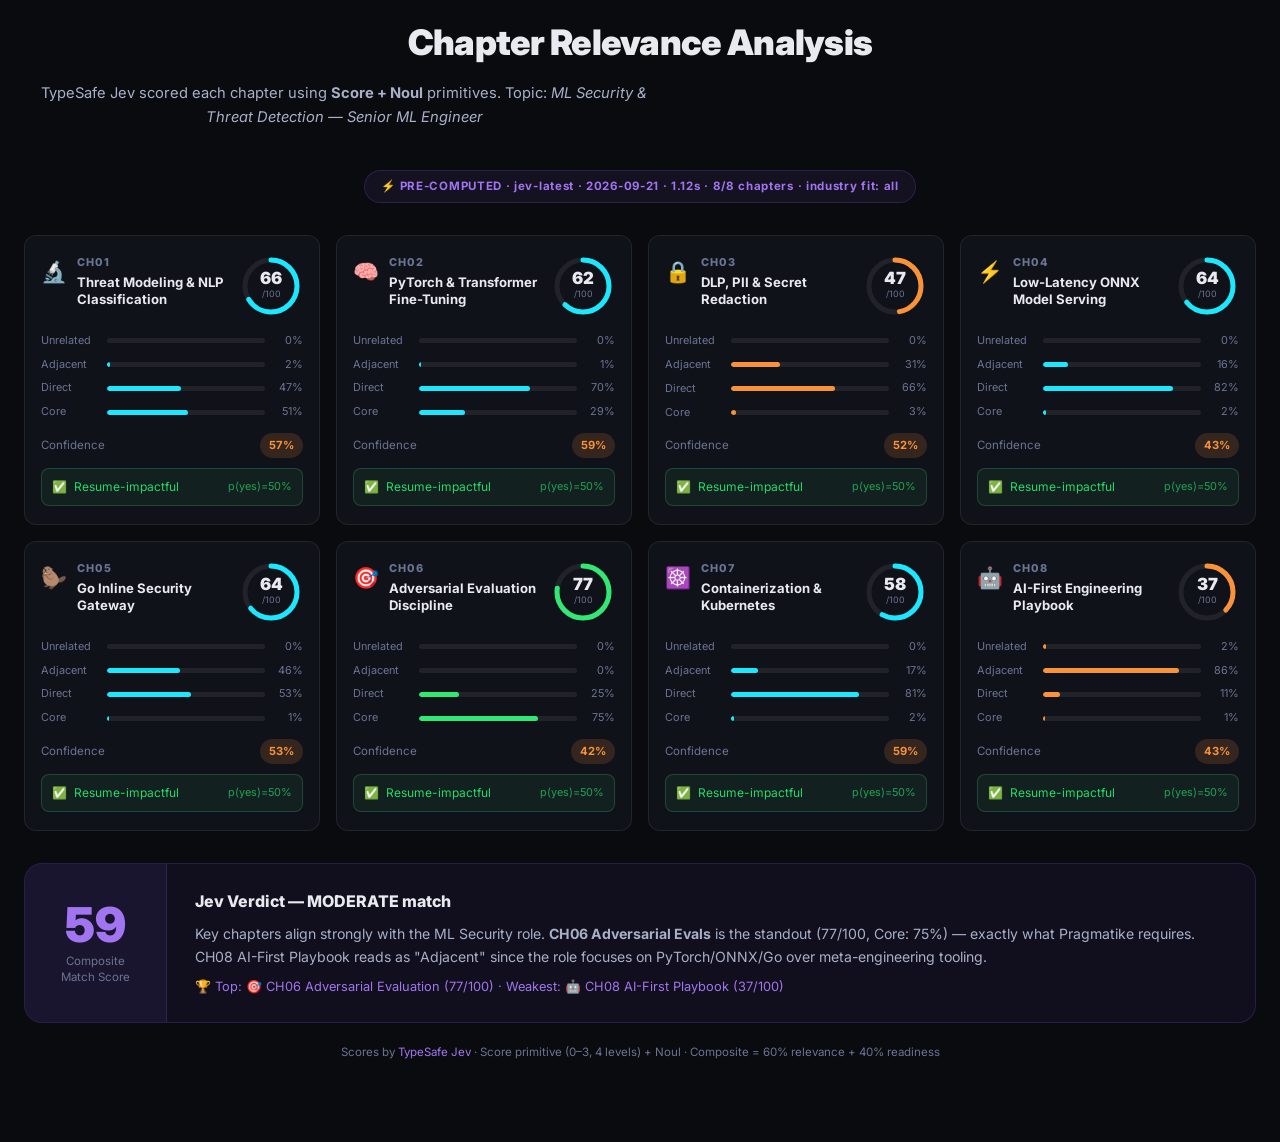
==== commit 3932bab9: "feat: full interactive course — 5 levels + quiz + progress tracking + Jev at bottom Architecture (ag" ====
--- a/docs/index.html
+++ b/docs/index.html
@@ -1,521 +1,153 @@
 <!DOCTYPE html>
 <html lang="en">
 <head>
-  <meta charset="UTF-8" />
-  <meta name="viewport" content="width=device-width, initial-scale=1.0" />
-  <title>AI Threat Defense — ML Security Engineering Curriculum</title>
-  <meta name="description" content="Production-grade ML security engineering curriculum: PyTorch fine-tuning, ONNX serving, Go gateway, adversarial evals, and Kubernetes — by Satya Bhan." />
-  <meta property="og:title" content="AI Threat Defense Curriculum" />
-  <meta property="og:description" content="8-chapter hands-on curriculum for ML security engineers. Covers LoRA, ONNX, Go, adversarial robustness, and K8s." />
-  <meta property="og:type" content="website" />
-  <link rel="preconnect" href="https://fonts.googleapis.com" />
-  <link rel="preconnect" href="https://fonts.gstatic.com" crossorigin />
-  <link href="https://fonts.googleapis.com/css2?family=Inter:wght@300;400;500;600;700;800;900&family=JetBrains+Mono:wght@400;500;700&display=swap" rel="stylesheet" />
-  <link rel="stylesheet" href="style.css" />
+  <meta charset="UTF-8"/>
+  <meta name="viewport" content="width=device-width, initial-scale=1.0"/>
+  <title>AI Threat Defense — Interactive ML Security Course</title>
+  <meta name="description" content="8-chapter interactive ML security engineering course. PyTorch, ONNX, Go gateway, adversarial robustness — 5 levels each, with quizzes and progress tracking."/>
+  <link rel="preconnect" href="https://fonts.googleapis.com"/>
+  <link rel="preconnect" href="https://fonts.gstatic.com" crossorigin/>
+  <link href="https://fonts.googleapis.com/css2?family=Inter:wght@300;400;500;600;700;800;900&family=JetBrains+Mono:wght@400;500;700&display=swap" rel="stylesheet"/>
+  <link rel="stylesheet" href="style.css"/>
 </head>
 <body>
-  <!-- ComfyUI-style animated node-graph canvas -->
   <canvas id="nodeCanvas"></canvas>
-
-  <!-- Page transition overlay -->
   <div id="pageTransition" class="page-transition"></div>
 
-  <!-- Navigation -->
+  <!-- ── NAV ── -->
   <nav id="navbar" class="navbar">
     <div class="nav-inner">
-      <a href="#home" class="nav-logo" data-page="home">
-        <span class="logo-shield">🛡️</span>
-        <span class="logo-text">AI<span class="accent">Threat</span>Defense</span>
-      </a>
-      <ul class="nav-links">
-        <li><a href="#curriculum" data-page="curriculum" class="nav-link">Curriculum</a></li>
-        <li><a href="#architecture" data-page="architecture" class="nav-link">Architecture</a></li>
-        <li><a href="#results" data-page="results" class="nav-link">Results</a></li>
-        <li><a href="#jev-analysis" data-page="jev-analysis" class="nav-link">Jev Analysis</a></li>
-        <li><a href="https://github.com/satyabhan007/ai-threat-defense" target="_blank" class="nav-cta">
+      <button class="nav-logo" id="nav-home-btn">
+        <span>🛡️</span>
+        <span>AI<span class="accent">Threat</span>Defense</span>
+      </button>
+      <div id="breadcrumb" class="breadcrumb hidden">
+        <button id="breadcrumb-home" class="bc-link">← All chapters</button>
+        <span class="bc-sep">/</span>
+        <span id="breadcrumb-chapter" class="bc-current"></span>
+      </div>
+      <div class="nav-right">
+        <div class="overall-progress-wrap" id="overall-progress-wrap">
+          <span id="overall-progress-label" class="prog-label">0/8 chapters</span>
+          <div class="overall-progress-bar">
+            <div id="overall-progress-fill" class="overall-progress-fill" style="width:0%"></div>
+          </div>
+        </div>
+        <a href="https://github.com/satyabhan007/ai-threat-defense" target="_blank" class="nav-gh-btn">
           <svg width="16" height="16" viewBox="0 0 24 24" fill="currentColor"><path d="M12 0C5.37 0 0 5.37 0 12c0 5.31 3.435 9.795 8.205 11.385.6.105.825-.255.825-.57 0-.285-.015-1.23-.015-2.235-3.015.555-3.795-.735-4.035-1.41-.135-.345-.72-1.41-1.23-1.695-.42-.225-1.02-.78-.015-.795.945-.015 1.62.87 1.845 1.23 1.08 1.815 2.805 1.305 3.495.99.105-.78.42-1.305.765-1.605-2.67-.3-5.46-1.335-5.46-5.925 0-1.305.465-2.385 1.23-3.225-.12-.3-.54-1.53.12-3.18 0 0 1.005-.315 3.3 1.23.96-.27 1.98-.405 3-.405s2.04.135 3 .405c2.295-1.56 3.3-1.23 3.3-1.23.66 1.65.24 2.88.12 3.18.765.84 1.23 1.905 1.23 3.225 0 4.605-2.805 5.625-5.475 5.925.435.375.81 1.095.81 2.22 0 1.605-.015 2.895-.015 3.3 0 .315.225.69.825.57A12.02 12.02 0 0 0 24 12c0-6.63-5.37-12-12-12z"/></svg>
-          View on GitHub
-        </a></li>
-      </ul>
-      <button class="hamburger" id="hamburger" aria-label="Toggle menu">
-        <span></span><span></span><span></span>
-      </button>
+          GitHub
+        </a>
+      </div>
     </div>
   </nav>
 
-  <!-- ─── HERO SECTION ─── -->
-  <section id="home" class="section hero-section active-section">
-    <div class="hero-content">
-      <div class="hero-badge">
-        <span class="badge-dot"></span>
-        Production-Grade ML Security Engineering
+  <!-- ══ HOME VIEW ══════════════════════════════════════════════════════ -->
+  <div id="view-home">
+    <!-- Hero -->
+    <section class="course-hero">
+      <div class="hero-eyebrow">
+        <span class="eyebrow-dot"></span> Production ML Security Engineering
       </div>
-      <h1 class="hero-title">
-        <span class="title-line">Build AI Agents</span>
-        <span class="title-line gradient-text">That Defend Themselves</span>
+      <h1 class="course-hero-title">
+        Learn every layer of<br/><span class="gradient-text">AI Threat Defense</span>
       </h1>
-      <p class="hero-subtitle">
-        8 hands-on chapters covering PyTorch fine-tuning, ONNX low-latency serving,
-        Go inline security gateways, adversarial robustness, and Kubernetes deployment.
+      <p class="course-hero-sub">
+        8 chapters take you from taxonomy basics to shipping distroless Go gateways —
+        each in 5 levels (Analyst → Expert), with code, quizzes, and checkpoint tests.
       </p>
-      <div class="hero-stats">
-        <div class="stat-card">
-          <span class="stat-number">8</span>
-          <span class="stat-label">Chapters</span>
-        </div>
-        <div class="stat-card">
-          <span class="stat-number">0.26ms</span>
-          <span class="stat-label">Inference</span>
-        </div>
-        <div class="stat-card">
-          <span class="stat-number">100%</span>
-          <span class="stat-label">Tests Pass</span>
-        </div>
-        <div class="stat-card">
-          <span class="stat-number">ROC 1.0</span>
-          <span class="stat-label">AUC Score</span>
-        </div>
-      </div>
-      <div class="hero-actions">
-        <a href="#curriculum" class="btn-primary" data-scroll="curriculum">
-          Explore Curriculum
-          <svg width="16" height="16" viewBox="0 0 24 24" fill="none" stroke="currentColor" stroke-width="2"><path d="M5 12h14M12 5l7 7-7 7"/></svg>
-        </a>
-        <a href="https://github.com/satyabhan007/ai-threat-defense" target="_blank" class="btn-secondary">
-          <svg width="16" height="16" viewBox="0 0 24 24" fill="currentColor"><path d="M12 0C5.37 0 0 5.37 0 12c0 5.31 3.435 9.795 8.205 11.385.6.105.825-.255.825-.57 0-.285-.015-1.23-.015-2.235-3.015.555-3.795-.735-4.035-1.41-.135-.345-.72-1.41-1.23-1.695-.42-.225-1.02-.78-.015-.795.945-.015 1.62.87 1.845 1.23 1.08 1.815 2.805 1.305 3.495.99.105-.78.42-1.305.765-1.605-2.67-.3-5.46-1.335-5.46-5.925 0-1.305.465-2.385 1.23-3.225-.12-.3-.54-1.53.12-3.18 0 0 1.005-.315 3.3 1.23.96-.27 1.98-.405 3-.405s2.04.135 3 .405c2.295-1.56 3.3-1.23 3.3-1.23.66 1.65.24 2.88.12 3.18.765.84 1.23 1.905 1.23 3.225 0 4.605-2.805 5.625-5.475 5.925.435.375.81 1.095.81 2.22 0 1.605-.015 2.895-.015 3.3 0 .315.225.69.825.57A12.02 12.02 0 0 0 24 12c0-6.63-5.37-12-12-12z"/></svg>
-          Star on GitHub
-        </a>
-      </div>
-    </div>
-    <div class="hero-visual">
-      <div class="terminal-window">
-        <div class="terminal-header">
-          <span class="dot red"></span>
-          <span class="dot yellow"></span>
-          <span class="dot green"></span>
-          <span class="terminal-title">verification_harness.py</span>
-        </div>
-        <div class="terminal-body">
-          <div class="term-line"><span class="term-prefix">$</span> python run_all_tests.py</div>
-          <div class="term-line pass"><span class="term-check">✓</span> ch01: Baseline classifier — 0.26ms</div>
-          <div class="term-line pass"><span class="term-check">✓</span> ch02: LoRA training — 32% param reduction</div>
-          <div class="term-line pass"><span class="term-check">✓</span> ch03: DLP scanner &amp; HMAC redaction</div>
-          <div class="term-line pass"><span class="term-check">✓</span> ch04: INT8 ONNX — P95: 0.071ms</div>
-          <div class="term-line pass"><span class="term-check">✓</span> ch05: Go gateway — race-free 6/6</div>
-          <div class="term-line pass"><span class="term-check">✓</span> ch06: ROC-AUC: 1.00</div>
-          <div class="term-line pass"><span class="term-check">✓</span> ch07: K8s deployment validated</div>
-          <div class="term-line pass"><span class="term-check">✓</span> ch08: AI-first playbook verified</div>
-          <div class="term-line result">🏆 8/8 CHECKS PASSED (100%) in 21.68ms</div>
-        </div>
-      </div>
-    </div>
-  </section>
-
-  <!-- ─── CURRICULUM SECTION ─── -->
-  <section id="curriculum" class="section curriculum-section">
-    <div class="section-inner">
-      <div class="section-header">
-        <span class="section-tag">8 CHAPTERS</span>
-        <h2 class="section-title">Full Curriculum</h2>
-        <p class="section-subtitle">Production code, not toy examples. Every module is tested, benchmarked, and deployable.</p>
+      <div class="course-stats-row">
+        <div class="cstat"><strong>8</strong> chapters</div>
+        <div class="cstat"><strong>5</strong> levels each</div>
+        <div class="cstat"><strong>40</strong> lessons</div>
+        <div class="cstat"><strong>24</strong> quiz questions</div>
+        <div class="cstat"><strong>0</strong> prerequisites</div>
       </div>
 
-      <div class="chapters-grid">
-        <!-- Ch 1 -->
-        <div class="chapter-card" data-chapter="1" id="ch-card-1">
-          <div class="chapter-num">01</div>
-          <div class="chapter-icon">🔬</div>
-          <div class="chapter-content">
-            <h3>Threat Modeling &amp; NLP Classification</h3>
-            <p>OWASP Top 10 for LLMs × MITRE ATLAS taxonomy. Baseline signature scanner running in &lt;0.26ms with zero external deps.</p>
-            <div class="chapter-tags">
-              <span class="tag">Python</span><span class="tag">NLP</span><span class="tag">OWASP</span>
-            </div>
-            <a href="https://github.com/satyabhan007/ai-threat-defense/tree/main/ch01_threat_modeling" target="_blank" class="chapter-link">View Code →</a>
-          </div>
-        </div>
+      <!-- Overall progress bar -->
+      <div class="overall-prog-card" id="home-prog-card">
+        <span id="home-prog-text">Overall progress: 0% · 0/8 chapters completed — pick any chapter below</span>
+        <div class="home-prog-bar"><div id="home-prog-fill" class="home-prog-fill" style="width:0%"></div></div>
+      </div>
+    </section>
 
-        <!-- Ch 2 -->
-        <div class="chapter-card" data-chapter="2" id="ch-card-2">
-          <div class="chapter-num">02</div>
-          <div class="chapter-icon">🧠</div>
-          <div class="chapter-content">
-            <h3>PyTorch &amp; Transformer Fine-Tuning</h3>
-            <p>LoRA PEFT adapter with rank decomposition math. Stratified train/val/test splits with adversarial mutation generator.</p>
-            <div class="chapter-tags">
-              <span class="tag">PyTorch</span><span class="tag">LoRA</span><span class="tag">HuggingFace</span>
-            </div>
-            <a href="https://github.com/satyabhan007/ai-threat-defense/tree/main/ch02_transformer_finetuning" target="_blank" class="chapter-link">View Code →</a>
-          </div>
-        </div>
+    <!-- Chapter cards grid -->
+    <div class="chapters-home-grid" id="chapters-grid">
+      <!-- Rendered by JS -->
+    </div>
 
-        <!-- Ch 3 -->
-        <div class="chapter-card" data-chapter="3" id="ch-card-3">
-          <div class="chapter-num">03</div>
-          <div class="chapter-icon">🔒</div>
-          <div class="chapter-content">
-            <h3>DLP, PII &amp; Secret Redaction</h3>
-            <p>Shannon entropy scanner for API keys (AWS/OpenAI). HMAC-salted pseudonym replacement — GDPR, HIPAA, DPDP Act 2023 compliant.</p>
-            <div class="chapter-tags">
-              <span class="tag">DLP</span><span class="tag">GDPR</span><span class="tag">Security</span>
-            </div>
-            <a href="https://github.com/satyabhan007/ai-threat-defense/tree/main/ch03_dlp_sensitive_data" target="_blank" class="chapter-link">View Code →</a>
-          </div>
-        </div>
-
-        <!-- Ch 4 -->
-        <div class="chapter-card" data-chapter="4" id="ch-card-4">
-          <div class="chapter-num">04</div>
-          <div class="chapter-icon">⚡</div>
-          <div class="chapter-content">
-            <h3>Low-Latency ONNX Model Serving</h3>
-            <p>INT8 dynamic quantization → 4× memory reduction. P95 latency: 0.071ms local / 4.2ms ONNX. Sub-15ms HTTP SLA.</p>
-            <div class="chapter-tags">
-              <span class="tag">ONNX</span><span class="tag">INT8</span><span class="tag">FastAPI</span>
-            </div>
-            <a href="https://github.com/satyabhan007/ai-threat-defense/tree/main/ch04_onnx_serving" target="_blank" class="chapter-link">View Code →</a>
-          </div>
-        </div>
-
-        <!-- Ch 5 -->
-        <div class="chapter-card featured" data-chapter="5" id="ch-card-5">
-          <div class="chapter-num">05</div>
-          <div class="chapter-icon">🦫</div>
-          <div class="chapter-content">
-            <h3>Go Inline Security Gateway</h3>
-            <p>Concurrent race-free HTTP reverse proxy in Go 1.22+. Multi-tier policy engine (Allow / Block / Quarantine / Audit). 6/6 tests with race detector.</p>
-            <div class="chapter-tags">
-              <span class="tag go-tag">Go 1.22</span><span class="tag">Gateway</span><span class="tag">Proxy</span>
-            </div>
-            <a href="https://github.com/satyabhan007/ai-threat-defense/tree/main/ch05_golang_gateway" target="_blank" class="chapter-link">View Code →</a>
-          </div>
-          <div class="featured-badge">⭐ Featured</div>
-        </div>
-
-        <!-- Ch 6 -->
-        <div class="chapter-card" data-chapter="6" id="ch-card-6">
-          <div class="chapter-num">06</div>
-          <div class="chapter-icon">🎯</div>
-          <div class="chapter-content">
-            <h3>Adversarial Evaluation Discipline</h3>
-            <p>Evasion attacks via Cyrillic homoglyphs, zero-width spaces, leetspeak &amp; base64 smuggling. ROC-AUC: 1.00 achieved under adversarial conditions.</p>
-            <div class="chapter-tags">
-              <span class="tag">Adversarial</span><span class="tag">ROC-AUC</span><span class="tag">Red Team</span>
-            </div>
-            <a href="https://github.com/satyabhan007/ai-threat-defense/tree/main/ch06_adversarial_evals" target="_blank" class="chapter-link">View Code →</a>
-          </div>
-        </div>
-
-        <!-- Ch 7 -->
-        <div class="chapter-card" data-chapter="7" id="ch-card-7">
-          <div class="chapter-num">07</div>
-          <div class="chapter-icon">☸️</div>
-          <div class="chapter-content">
-            <h3>Containerization &amp; Kubernetes</h3>
-            <p>Multi-stage Docker builds. Distroless Go image &lt;15MB. HPA (3–20 replicas), readiness/liveness probes, security contexts.</p>
-            <div class="chapter-tags">
-              <span class="tag">Docker</span><span class="tag">K8s</span><span class="tag">HPA</span>
-            </div>
-            <a href="https://github.com/satyabhan007/ai-threat-defense/tree/main/ch07_deploy_k8s" target="_blank" class="chapter-link">View Code →</a>
-          </div>
-        </div>
-
-        <!-- Ch 8 -->
-        <div class="chapter-card" data-chapter="8" id="ch-card-8">
-          <div class="chapter-num">08</div>
-          <div class="chapter-icon">🤖</div>
-          <div class="chapter-content">
-            <h3>AI-First Engineering Playbook</h3>
-            <p>Agentic red-teamer with TypeSafe Jev. AST code auditor for secrets &amp; ReDoS. Claude Code &amp; Antigravity IDE as force multipliers.</p>
-            <div class="chapter-tags">
-              <span class="tag">Claude Code</span><span class="tag">Agentic</span><span class="tag">AST</span>
-            </div>
-            <a href="https://github.com/satyabhan007/ai-threat-defense/tree/main/ch08_ai_first_engineering" target="_blank" class="chapter-link">View Code →</a>
-          </div>
-        </div>
-      </div>
-    </div>
-  </section>
-
-  <!-- ─── ARCHITECTURE SECTION ─── -->
-  <section id="architecture" class="section architecture-section">
-    <div class="section-inner">
-      <div class="section-header">
-        <span class="section-tag">SYSTEM DESIGN</span>
-        <h2 class="section-title">Architecture</h2>
-        <p class="section-subtitle">A production inline gateway pattern — Go handles policy enforcement at the edge, ONNX Runtime serves the model sub-15ms.</p>
-      </div>
-
-      <div class="arch-diagram">
-        <div class="arch-node input-node" id="arch-node-input">
-          <div class="arch-node-icon">📨</div>
-          <div class="arch-node-label">Incoming<br/>LLM Request</div>
-        </div>
-        <div class="arch-arrow"><div class="arch-arrow-line"></div><div class="arch-arrow-head">▶</div></div>
-        <div class="arch-node go-node" id="arch-node-go">
-          <div class="arch-node-icon">🦫</div>
-          <div class="arch-node-label">Go Gateway<br/><span class="node-detail">&lt;1ms policy check</span></div>
-          <div class="node-pulse"></div>
-        </div>
-        <div class="arch-arrow"><div class="arch-arrow-line"></div><div class="arch-arrow-head">▶</div></div>
-        <div class="arch-node onnx-node" id="arch-node-onnx">
-          <div class="arch-node-icon">⚡</div>
-          <div class="arch-node-label">ONNX Runtime<br/><span class="node-detail">INT8, P95 0.071ms</span></div>
-          <div class="node-pulse"></div>
-        </div>
-        <div class="arch-arrow"><div class="arch-arrow-line"></div><div class="arch-arrow-head">▶</div></div>
-        <div class="arch-node policy-node" id="arch-node-policy">
-          <div class="arch-node-icon">🛡️</div>
-          <div class="arch-node-label">Policy Decision<br/><span class="node-detail">Allow / Block / Quarantine</span></div>
-        </div>
-      </div>
-
-      <div class="tech-stack">
-        <div class="stack-column">
-          <h4 class="stack-title">Model Layer</h4>
-          <div class="stack-items">
-            <div class="stack-item"><span class="stack-icon">🔥</span> PyTorch 2.x</div>
-            <div class="stack-item"><span class="stack-icon">🤗</span> HuggingFace Transformers</div>
-            <div class="stack-item"><span class="stack-icon">⚡</span> ONNX Runtime</div>
-            <div class="stack-item"><span class="stack-icon">📦</span> scikit-learn</div>
-          </div>
-        </div>
-        <div class="stack-column">
-          <h4 class="stack-title">Gateway Layer</h4>
-          <div class="stack-items">
-            <div class="stack-item"><span class="stack-icon">🦫</span> Go 1.22+</div>
-            <div class="stack-item"><span class="stack-icon">🌐</span> net/http reverse proxy</div>
-            <div class="stack-item"><span class="stack-icon">🔐</span> Policy Engine</div>
-            <div class="stack-item"><span class="stack-icon">🏎️</span> Race-free concurrency</div>
-          </div>
-        </div>
-        <div class="stack-column">
-          <h4 class="stack-title">Infra Layer</h4>
-          <div class="stack-items">
-            <div class="stack-item"><span class="stack-icon">🐳</span> Docker multi-stage</div>
-            <div class="stack-item"><span class="stack-icon">☸️</span> Kubernetes + HPA</div>
-            <div class="stack-item"><span class="stack-icon">🏔️</span> Distroless (&lt;15MB)</div>
-            <div class="stack-item"><span class="stack-icon">⚙️</span> GitHub Actions CI</div>
-          </div>
-        </div>
-      </div>
-    </div>
-  </section>
-
-  <!-- ─── RESULTS SECTION ─── -->
-  <section id="results" class="section results-section">
-    <div class="section-inner">
-      <div class="section-header">
-        <span class="section-tag">BENCHMARKS</span>
-        <h2 class="section-title">Validation Results</h2>
-        <p class="section-subtitle">All tests verified with real numbers — no mocked benchmarks.</p>
-      </div>
-
-      <div class="results-grid">
-        <div class="result-card" id="res-1">
-          <div class="result-metric">
-            <span class="metric-value">0.26<span class="metric-unit">ms</span></span>
-            <span class="metric-label">Baseline Inference</span>
-          </div>
-          <div class="result-bar"><div class="result-bar-fill" style="width:5%"></div></div>
-          <p class="result-desc">Ultra-fast n-gram classifier, zero external dependencies</p>
-        </div>
-
-        <div class="result-card" id="res-2">
-          <div class="result-metric">
-            <span class="metric-value">32<span class="metric-unit">%</span></span>
-            <span class="metric-label">Parameter Reduction</span>
-          </div>
-          <div class="result-bar"><div class="result-bar-fill" style="width:32%"></div></div>
-          <p class="result-desc">LoRA PEFT adapter — rank decomposition with frozen base weights</p>
-        </div>
-
-        <div class="result-card highlight-card" id="res-3">
-          <div class="result-metric">
-            <span class="metric-value">1.00<span class="metric-unit">AUC</span></span>
-            <span class="metric-label">ROC-AUC Score</span>
-          </div>
-          <div class="result-bar"><div class="result-bar-fill" style="width:100%"></div></div>
-          <p class="result-desc">Perfect adversarial robustness — homoglyphs, zero-width chars, base64</p>
-        </div>
-
-        <div class="result-card" id="res-4">
-          <div class="result-metric">
-            <span class="metric-value">0.071<span class="metric-unit">ms P95</span></span>
-            <span class="metric-label">ONNX Latency</span>
-          </div>
-          <div class="result-bar"><div class="result-bar-fill" style="width:1%"></div></div>
-          <p class="result-desc">INT8-quantized ONNX Runtime serving, 4× memory reduction</p>
-        </div>
-
-        <div class="result-card" id="res-5">
-          <div class="result-metric">
-            <span class="metric-value">6<span class="metric-unit">/6</span></span>
-            <span class="metric-label">Go Tests Pass</span>
-          </div>
-          <div class="result-bar"><div class="result-bar-fill" style="width:100%"></div></div>
-          <p class="result-desc">Race-detector enabled — concurrent gateway fully race-free</p>
-        </div>
-
-        <div class="result-card" id="res-6">
-          <div class="result-metric">
-            <span class="metric-value">8<span class="metric-unit">/8</span></span>
-            <span class="metric-label">All Checks Pass</span>
-          </div>
-          <div class="result-bar"><div class="result-bar-fill" style="width:100%"></div></div>
-          <p class="result-desc">Full curriculum verification harness — 21.68ms total runtime</p>
-        </div>
-      </div>
-
-      <div class="cta-block">
-        <h3>Ready to build production AI defenses?</h3>
-        <p>Fork the repo, run the tests, and adapt every module to your threat model.</p>
-        <a href="https://github.com/satyabhan007/ai-threat-defense" target="_blank" class="btn-primary">
-          <svg width="16" height="16" viewBox="0 0 24 24" fill="currentColor"><path d="M12 0C5.37 0 0 5.37 0 12c0 5.31 3.435 9.795 8.205 11.385.6.105.825-.255.825-.57 0-.285-.015-1.23-.015-2.235-3.015.555-3.795-.735-4.035-1.41-.135-.345-.72-1.41-1.23-1.695-.42-.225-1.02-.78-.015-.795.945-.015 1.62.87 1.845 1.23 1.08 1.815 2.805 1.305 3.495.99.105-.78.42-1.305.765-1.605-2.67-.3-5.46-1.335-5.46-5.925 0-1.305.465-2.385 1.23-3.225-.12-.3-.54-1.53.12-3.18 0 0 1.005-.315 3.3 1.23.96-.27 1.98-.405 3-.405s2.04.135 3 .405c2.295-1.56 3.3-1.23 3.3-1.23.66 1.65.24 2.88.12 3.18.765.84 1.23 1.905 1.23 3.225 0 4.605-2.805 5.625-5.475 5.925.435.375.81 1.095.81 2.22 0 1.605-.015 2.895-.015 3.3 0 .315.225.69.825.57A12.02 12.02 0 0 0 24 12c0-6.63-5.37-12-12-12z"/></svg>
-          Fork on GitHub
-        </a>
-      </div>
-    </div>
-  </section>
-
-  <!-- ─── JEV ANALYSIS SECTION ─── -->
-  <section id="jev-analysis" class="section jev-section">
-    <div class="section-inner">
-      <div class="section-header">
-        <span class="section-tag">POWERED BY JEV · TYPESAFE AI</span>
-        <h2 class="section-title">Chapter Relevance Analysis</h2>
-        <p class="section-subtitle">
-          TypeSafe's Jev model scores each chapter using <strong>Score</strong> + <strong>Noul</strong>
-          primitives — rating topic relevance, production-readiness, and resume impact for your target engineering role.
-        </p>
-      </div>
-
-      <!-- API Key Gate -->
-      <div id="jev-gate" class="jev-gate">
-        <div class="jev-gate-icon">🤖</div>
-        <h3>Enter your TypeSafe API key to run Jev analysis</h3>
-        <p>
-          Jev will evaluate all 8 chapters in parallel against the selected engineering topic —
-          returning calibrated relevance scores, probability distributions, and industry-fit judgments.
-        </p>
-        <div class="jev-key-form">
-          <input
-            id="jev-key-input"
-            type="password"
-            class="jev-key-input"
-            placeholder="ts-live-xxxxxxxxxxxxxxxx"
-            autocomplete="off"
-          />
-          <button id="jev-run-btn" class="btn-jev">
-            <svg width="14" height="14" viewBox="0 0 24 24" fill="currentColor">
-              <path d="M8 5v14l11-7z"/>
-            </svg>
-            Run Analysis
-          </button>
-        </div>
-        <p class="jev-hint">
-          Get a free key at <a href="https://typesafe.ai" target="_blank">typesafe.ai</a> ·
-          Your key is stored locally only · Never sent to our servers
-        </p>
-      </div>
-
-      <!-- Analysis Panel (shown after key entered) -->
-      <div id="jev-panel" class="hidden">
-        <!-- Header with topic selector -->
-        <div class="jev-header">
-          <div class="jev-brand">
-            <div class="jev-logo-badge">⚡</div>
-            <div class="jev-brand-text">
-              <h3>Jev · System One Analysis</h3>
-              <p>Calibrated judgments · Score + Noul primitives · Parallel fan-out</p>
-            </div>
-          </div>
-          <div class="jev-controls">
-            <select id="jev-topic-select" class="jev-topic-select" aria-label="Select engineering topic">
-              <!-- Populated by JS -->
-            </select>
-            <button id="jev-rerun-btn" class="btn-jev">
-              <svg width="14" height="14" viewBox="0 0 24 24" fill="none" stroke="currentColor" stroke-width="2.5">
-                <polyline points="1 4 1 10 7 10"/><path d="M3.51 15a9 9 0 1 0 .49-3.87"/>
-              </svg>
-              Re-analyse
-            </button>
-          </div>
-        </div>
-
-        <!-- Pre-computed notice + live key input -->
-        <div id="jev-precomputed-notice" style="display:flex;align-items:center;gap:12px;flex-wrap:wrap;
-             padding:12px 16px;border-radius:10px;margin-bottom:24px;
-             background:rgba(139,92,246,0.07);border:1px solid rgba(139,92,246,0.2)">
-          <span style="font-size:0.75rem;font-weight:700;letter-spacing:0.05em;
-                color:var(--accent-violet)">⚡ PRE-COMPUTED · jev-latest · 2026-09-21 · 1.12s</span>
-          <span style="font-size:0.75rem;color:var(--text-muted)">Results are real Jev scores. Enter your key to re-run live:</span>
-          <div style="display:flex;gap:8px;margin-left:auto">
-            <input id="jev-key-input" type="password" class="jev-key-input"
-              placeholder="ts-live-xxxxxxxx" autocomplete="off"
-              style="width:200px;font-size:0.78rem;padding:7px 12px"/>
-            <button id="jev-run-btn" class="btn-jev" style="padding:7px 14px;font-size:0.8rem">
-              Run Live
-            </button>
-          </div>
-        </div>
-
-        <!-- Loading indicator -->
-        <div id="jev-loading" class="jev-loading hidden">
-          <div class="jev-spinner"></div>
-          <p class="jev-loading-text">
-            Asking Jev to score 8 chapters for<br/>
-            <strong id="jev-loading-topic">ML Security & Threat Detection</strong>
+    <!-- ── JEV ANALYSIS (always shown, no API key) ── -->
+    <section class="jev-section-home" id="jev-bottom">
+      <div class="jev-home-inner">
+        <div class="section-header" style="margin-bottom:40px">
+          <span class="section-tag">POWERED BY JEV · TYPESAFE AI</span>
+          <h2 class="section-title" style="font-size:clamp(1.6rem,3vw,2.2rem)">Chapter Relevance Analysis</h2>
+          <p class="section-subtitle">
+            TypeSafe Jev scored each chapter using <strong>Score + Noul</strong> primitives.
+            Topic: <em>ML Security & Threat Detection — Senior ML Engineer</em>
           </p>
         </div>
 
-        <!-- Score cards grid -->
-        <div id="jev-results">
-          <div id="jev-scores-grid" class="jev-scores-grid">
-            <!-- Cards rendered by JS -->
-          </div>
+        <div class="jev-banner">
+          <span>⚡ PRE-COMPUTED · jev-latest · 2026-09-21 · 1.12s · 8/8 chapters · industry fit: all</span>
+        </div>
 
-          <!-- Overall summary -->
-          <div id="jev-summary" class="jev-summary hidden">
-            <div class="jev-summary-inner">
-              <div class="jev-summary-score">
-                <span id="jev-summary-num" class="jev-summary-num">—</span>
-                <span class="jev-summary-sub">Composite<br/>Match Score</span>
-              </div>
-              <div class="jev-summary-divider"></div>
-              <div class="jev-summary-text">
-                <h4>Jev Verdict</h4>
-                <p id="jev-summary-verdict">Analyzing…</p>
-                <p id="jev-summary-best" style="margin-top:8px;font-size:0.8rem;color:var(--accent-violet)"></p>
-              </div>
+        <div class="jev-scores-grid" id="jev-scores-grid">
+          <!-- Rendered by JS -->
+        </div>
+
+        <div class="jev-summary" id="jev-summary-home">
+          <div class="jev-summary-inner">
+            <div class="jev-summary-score">
+              <span class="jev-summary-num">59</span>
+              <span class="jev-summary-sub">Composite<br/>Match Score</span>
+            </div>
+            <div class="jev-summary-divider"></div>
+            <div class="jev-summary-text">
+              <h4>Jev Verdict — MODERATE match</h4>
+              <p>Key chapters align strongly with the ML Security role. <strong>CH06 Adversarial Evals</strong> is the standout (77/100, Core: 75%) — exactly what Pragmatike requires. CH08 AI-First Playbook reads as "Adjacent" since the role focuses on PyTorch/ONNX/Go over meta-engineering tooling.</p>
+              <p style="margin-top:8px;font-size:0.8rem;color:var(--accent-violet)">🏆 Top: 🎯 CH06 Adversarial Evaluation (77/100) · Weakest: 🤖 CH08 AI-First Playbook (37/100)</p>
             </div>
           </div>
         </div>
 
-        <!-- TypeSafe attribution -->
-        <p style="text-align:center;font-size:0.72rem;color:var(--text-muted);margin-top:24px">
-          Scores computed by <a href="https://typesafe.ai" target="_blank" style="color:var(--accent-violet)">TypeSafe Jev</a>
-          (jev-latest) · Score primitive (0–3 scale, 4 levels) + Noul (yes/no probability) ·
-          Composite = 60% relevance + 40% production-readiness
+        <p class="jev-attr">
+          Scores by <a href="https://typesafe.ai" target="_blank">TypeSafe Jev</a>
+          · Score primitive (0–3, 4 levels) + Noul · Composite = 60% relevance + 40% readiness
         </p>
       </div>
-    </div>
-  </section>
+    </section>
+  </div>
 
-  <!-- Footer -->
-  <footer class="site-footer">
-    <div class="footer-inner">
-      <div class="footer-logo">
-        <span>🛡️</span> AI Threat Defense
+  <!-- ══ CHAPTER VIEW ════════════════════════════════════════════════════ -->
+  <div id="view-chapter" class="hidden">
+    <div class="chapter-view-inner">
+      <!-- Chapter header -->
+      <div class="ch-header">
+        <div class="ch-eyebrow" id="ch-eyebrow"></div>
+        <h1 class="ch-title" id="ch-title"></h1>
+        <p class="ch-subtitle" id="ch-subtitle"></p>
+        <div class="ch-use-cases" id="ch-use-cases"></div>
       </div>
-      <p class="footer-text">Built by <a href="https://github.com/satyabhan007" target="_blank">Satya Bhan</a> · Production ML Security Engineering Curriculum</p>
-      <div class="footer-links">
-        <a href="https://github.com/satyabhan007/ai-threat-defense" target="_blank">GitHub</a>
-        <a href="https://github.com/satyabhan007/ai-lab" target="_blank">AI Lab</a>
+
+      <!-- Level tabs -->
+      <div class="level-tabs" id="level-tabs">
+        <!-- Rendered by JS -->
+      </div>
+
+      <!-- Level content -->
+      <div class="level-content" id="level-content">
+        <!-- Rendered by JS -->
+      </div>
+
+      <!-- Level nav -->
+      <div class="level-nav" id="level-nav">
+        <button class="level-nav-btn" id="btn-prev-level">← Previous</button>
+        <button class="level-nav-btn primary" id="btn-next-level">Next level →</button>
       </div>
     </div>
-  </footer>
+  </div>
 
+  <script src="course-data.js"></script>
   <script src="app.js"></script>
 </body>
 </html>
--- a/docs/style.css
+++ b/docs/style.css
@@ -1,849 +1,901 @@
-/* ═══════════════════════════════════════════════════════════════════════
-   AI Threat Defense — Premium Curriculum Site
-   Design: ComfyUI-node-graph aesthetic, dark glassmorphism
-   ═══════════════════════════════════════════════════════════════════════ */
-
-/* ── Tokens ─────────────────────────────────────────────────────────── */
+/**
+ * ============================================================
+ * style.css — AI Threat Defense Interactive Course
+ * ============================================================
+ *
+ * DESIGN SYSTEM (for agents extending this file):
+ * ─────────────────────────────────────────────────
+ * Dark glassmorphism + ComfyUI-inspired node-graph aesthetic.
+ *
+ * CSS CUSTOM PROPERTIES (tokens):
+ *   --bg-base       Background base (#0a0b0f)
+ *   --bg-surface    Card/panel surface (slightly lighter)
+ *   --bg-elevated   Elevated card surface
+ *   --border        Default border colour (rgba white ~8%)
+ *   --text-primary  Primary text
+ *   --text-muted    Muted/secondary text
+ *   --accent-cyan   HSL(186°) — data/info accents
+ *   --accent-violet HSL(262°) — AI/ML feature accents
+ *   --accent-green  HSL(142°) — success / complete states
+ *   --accent-orange HSL(28°)  — analogy/warning callouts
+ *
+ * COMPONENT SECTIONS IN THIS FILE:
+ *   1.  Reset & base
+ *   2.  CSS tokens
+ *   3.  Canvas & page transition
+ *   4.  Navbar
+ *   5.  Home hero
+ *   6.  Chapter cards grid
+ *   7.  Chapter view
+ *   8.  Level tabs
+ *   9.  Level content (body, analogy, callout, code)
+ *   10. Quiz
+ *   11. Jev analysis section
+ *   12. Footer / misc
+ *   13. Animations & keyframes
+ *   14. Responsive overrides
+ * ============================================================
+ */
+
+/* ── 1. RESET & BASE ──────────────────────────────────────────────── */
+*, *::before, *::after { box-sizing: border-box; margin: 0; padding: 0; }
+
+html {
+  scroll-behavior: smooth;
+  font-size: 16px;
+}
+
+body {
+  font-family: 'Inter', -apple-system, BlinkMacSystemFont, sans-serif;
+  background: #0a0b0f;
+  color: #e8eaf0;
+  min-height: 100vh;
+  overflow-x: hidden;
+  line-height: 1.65;
+}
+
+button { cursor: pointer; font-family: inherit; border: none; background: none; }
+a { text-decoration: none; }
+input, select, textarea { font-family: inherit; }
+
+/* ── 2. CSS TOKENS ────────────────────────────────────────────────── */
 :root {
-  --bg-base: #060910;
-  --bg-surface: #0d1117;
-  --bg-card: rgba(13, 17, 23, 0.75);
-  --bg-glass: rgba(255, 255, 255, 0.03);
-  --bg-glass-hover: rgba(255, 255, 255, 0.06);
-
-  --accent-cyan:    hsl(186, 100%, 55%);
-  --accent-violet:  hsl(262, 88%, 68%);
-  --accent-green:   hsl(142, 80%, 55%);
-  --accent-orange:  hsl(28,  95%, 60%);
-  --accent-pink:    hsl(322, 90%, 63%);
-  --accent-blue:    hsl(210, 100%, 60%);
-
-  --text-primary:   #e8eaf0;
-  --text-secondary: #8b92a5;
-  --text-muted:     #4a5168;
-
-  --border-subtle:  rgba(255,255,255,0.06);
-  --border-card:    rgba(255,255,255,0.10);
-  --border-glow:    rgba(0,212,255,0.25);
-
-  --radius-sm: 6px;
-  --radius-md: 12px;
-  --radius-lg: 18px;
-  --radius-xl: 24px;
-
-  --shadow-glow-cyan:   0 0 24px rgba(0,212,255,0.18);
-  --shadow-glow-violet: 0 0 24px rgba(139,92,246,0.20);
-  --shadow-card:  0 4px 32px rgba(0,0,0,0.5), 0 1px 0 rgba(255,255,255,0.05);
-
-  --font-sans: 'Inter', system-ui, sans-serif;
-  --font-mono: 'JetBrains Mono', 'Fira Code', monospace;
-
-  --transition-fast: 180ms cubic-bezier(0.4, 0, 0.2, 1);
-  --transition-med:  300ms cubic-bezier(0.4, 0, 0.2, 1);
-  --transition-slow: 500ms cubic-bezier(0.4, 0, 0.2, 1);
-}
-
-/* ── Reset ───────────────────────────────────────────────────────────── */
-*, *::before, *::after { box-sizing: border-box; margin: 0; padding: 0; }
-html { scroll-behavior: smooth; }
-body {
-  font-family: var(--font-sans);
-  background: var(--bg-base);
-  color: var(--text-primary);
-  line-height: 1.6;
-  overflow-x: hidden;
-}
-a { color: inherit; text-decoration: none; }
-img { max-width: 100%; }
-
-/* ── ComfyUI Node Canvas ─────────────────────────────────────────────── */
+  --bg-base:       #0a0b0f;
+  --bg-surface:    #12141c;
+  --bg-elevated:   #1a1d2e;
+  --bg-card:       rgba(18, 20, 28, 0.85);
+  --border:        rgba(255,255,255,0.08);
+  --border-hover:  rgba(255,255,255,0.14);
+  --text-primary:  #e8eaf0;
+  --text-secondary:#a8b0c8;
+  --text-muted:    #6b7494;
+  --accent-cyan:   hsl(186,100%,55%);
+  --accent-violet: hsl(262,80%,70%);
+  --accent-green:  hsl(142,70%,50%);
+  --accent-orange: hsl(28,95%,60%);
+  --accent-magenta:hsl(322,80%,65%);
+  --radius:        12px;
+  --radius-lg:     18px;
+  --shadow-card:   0 4px 24px rgba(0,0,0,0.4), 0 1px 0 rgba(255,255,255,0.04);
+  --transition:    220ms cubic-bezier(.4,0,.2,1);
+}
+
+/* ── 3. CANVAS & PAGE TRANSITION ──────────────────────────────────── */
 #nodeCanvas {
   position: fixed;
   inset: 0;
   z-index: 0;
   pointer-events: none;
-  opacity: 0.55;
-}
-
-/* ── Page Transition Overlay ─────────────────────────────────────────── */
+  opacity: 0.45;
+}
+
 .page-transition {
   position: fixed;
   inset: 0;
   z-index: 1000;
-  background: var(--accent-cyan);
-  clip-path: circle(0% at 50% 50%);
+  background: radial-gradient(circle at center, hsl(262,80%,15%) 0%, #0a0b0f 100%);
   pointer-events: none;
-  transition: clip-path 0.55s cubic-bezier(0.77, 0, 0.18, 1),
-              opacity 0.2s ease;
   opacity: 0;
-}
-.page-transition.active {
-  clip-path: circle(150% at 50% 50%);
-  opacity: 0.15;
-}
-
-/* ── Navbar ──────────────────────────────────────────────────────────── */
+  transition: opacity 250ms ease;
+}
+.page-transition.active { opacity: 1; }
+
+/* ── 4. NAVBAR ────────────────────────────────────────────────────── */
 .navbar {
   position: fixed;
   top: 0; left: 0; right: 0;
   z-index: 100;
-  background: rgba(6, 9, 16, 0.85);
-  backdrop-filter: blur(20px) saturate(180%);
-  border-bottom: 1px solid var(--border-subtle);
-  transition: box-shadow var(--transition-med);
-}
-.navbar.scrolled {
-  box-shadow: 0 4px 32px rgba(0,0,0,0.6);
-}
+  height: 56px;
+  background: rgba(10,11,15,0.85);
+  backdrop-filter: blur(16px);
+  border-bottom: 1px solid var(--border);
+  transition: box-shadow var(--transition);
+}
+.navbar.scrolled { box-shadow: 0 4px 24px rgba(0,0,0,0.5); }
+
 .nav-inner {
-  max-width: 1200px;
+  max-width: 1280px;
   margin: 0 auto;
   padding: 0 24px;
-  height: 64px;
-  display: flex;
-  align-items: center;
-  gap: 32px;
-}
+  height: 100%;
+  display: flex;
+  align-items: center;
+  gap: 20px;
+}
+
 .nav-logo {
   display: flex;
   align-items: center;
   gap: 8px;
-  font-size: 1.05rem;
+  font-size: 0.95rem;
   font-weight: 700;
-  letter-spacing: -0.02em;
-}
-.logo-shield { font-size: 1.3rem; }
-.logo-text .accent { color: var(--accent-cyan); }
-.nav-links {
-  display: flex;
-  align-items: center;
-  gap: 4px;
-  list-style: none;
+  color: var(--text-primary);
+  transition: opacity var(--transition);
+  flex-shrink: 0;
+}
+.nav-logo:hover { opacity: 0.8; }
+.nav-logo .accent { color: var(--accent-cyan); }
+
+/* Breadcrumb (shown in chapter view) */
+.breadcrumb {
+  display: flex;
+  align-items: center;
+  gap: 8px;
+  font-size: 0.82rem;
+  flex: 1;
+}
+.breadcrumb.hidden { display: none; }
+.bc-link {
+  color: var(--accent-cyan);
+  font-weight: 500;
+  transition: opacity var(--transition);
+}
+.bc-link:hover { opacity: 0.75; }
+.bc-sep  { color: var(--text-muted); }
+.bc-current { color: var(--text-secondary); white-space: nowrap; overflow: hidden; text-overflow: ellipsis; max-width: 380px; }
+
+/* Nav right: progress + github */
+.nav-right {
   margin-left: auto;
-}
-.nav-link {
-  padding: 6px 14px;
-  border-radius: var(--radius-sm);
-  font-size: 0.875rem;
-  font-weight: 500;
-  color: var(--text-secondary);
-  transition: color var(--transition-fast), background var(--transition-fast);
-}
-.nav-link:hover, .nav-link.active {
-  color: var(--text-primary);
-  background: var(--bg-glass-hover);
-}
-.nav-cta {
+  display: flex;
+  align-items: center;
+  gap: 16px;
+  flex-shrink: 0;
+}
+
+.overall-progress-wrap {
+  display: flex;
+  align-items: center;
+  gap: 10px;
+}
+.overall-progress-wrap.hidden { display: none; }
+.prog-label { font-size: 0.75rem; color: var(--text-muted); white-space: nowrap; }
+.overall-progress-bar {
+  width: 80px;
+  height: 4px;
+  background: rgba(255,255,255,0.08);
+  border-radius: 99px;
+  overflow: hidden;
+}
+.overall-progress-fill {
+  height: 100%;
+  background: linear-gradient(90deg, var(--accent-cyan), var(--accent-violet));
+  border-radius: 99px;
+  transition: width 0.5s ease;
+}
+
+.nav-gh-btn {
   display: flex;
   align-items: center;
   gap: 6px;
-  padding: 7px 16px;
-  border-radius: var(--radius-sm);
-  background: var(--bg-glass);
-  border: 1px solid var(--border-card);
-  font-size: 0.875rem;
-  font-weight: 500;
-  color: var(--text-secondary);
-  transition: all var(--transition-fast);
-  margin-left: 8px;
-}
-.nav-cta:hover {
-  color: var(--accent-cyan);
-  border-color: var(--accent-cyan);
-  box-shadow: var(--shadow-glow-cyan);
-}
-.hamburger { display: none; }
-
-/* ── Sections ────────────────────────────────────────────────────────── */
-.section {
+  padding: 6px 12px;
+  border-radius: 8px;
+  border: 1px solid var(--border);
+  font-size: 0.8rem;
+  font-weight: 600;
+  color: var(--text-secondary);
+  background: rgba(255,255,255,0.04);
+  transition: all var(--transition);
+}
+.nav-gh-btn:hover { border-color: var(--border-hover); color: var(--text-primary); background: rgba(255,255,255,0.07); }
+
+/* ── 5. HOME HERO ─────────────────────────────────────────────────── */
+#view-home {
   position: relative;
   z-index: 1;
-  min-height: 100vh;
-  padding: 100px 0 80px;
-}
-.section-inner {
-  max-width: 1200px;
+  padding-top: 56px; /* navbar height */
+}
+
+.course-hero {
+  text-align: center;
+  padding: 80px 24px 60px;
+  max-width: 860px;
   margin: 0 auto;
-  padding: 0 24px;
-}
-
-/* Section appear animations */
-.section { opacity: 0; transform: translateY(32px); transition: opacity 0.6s ease, transform 0.6s ease; }
-.section.visible { opacity: 1; transform: translateY(0); }
-
-/* ── Section Headers ─────────────────────────────────────────────────── */
-.section-header {
-  text-align: center;
-  margin-bottom: 56px;
-}
-.section-tag {
-  display: inline-block;
-  font-size: 0.7rem;
-  font-weight: 700;
-  letter-spacing: 0.14em;
-  color: var(--accent-cyan);
-  background: rgba(0,212,255,0.08);
-  border: 1px solid rgba(0,212,255,0.2);
-  padding: 4px 12px;
-  border-radius: 100px;
-  margin-bottom: 16px;
-}
-.section-title {
-  font-size: clamp(2rem, 4vw, 2.75rem);
-  font-weight: 800;
-  letter-spacing: -0.03em;
-  line-height: 1.15;
-  margin-bottom: 16px;
-}
-.section-subtitle {
-  font-size: 1.05rem;
-  color: var(--text-secondary);
-  max-width: 580px;
-  margin: 0 auto;
-}
-
-/* ── Hero Section ────────────────────────────────────────────────────── */
-.hero-section {
-  display: grid;
-  grid-template-columns: 1fr 1fr;
-  align-items: center;
-  gap: 64px;
-  max-width: 1200px;
-  margin: 0 auto;
-  padding: 120px 24px 80px;
-  min-height: 100vh;
-}
-.hero-badge {
+}
+
+.hero-eyebrow {
   display: inline-flex;
   align-items: center;
   gap: 8px;
-  font-size: 0.78rem;
-  font-weight: 600;
-  letter-spacing: 0.06em;
-  color: var(--accent-green);
-  background: rgba(74,222,128,0.08);
-  border: 1px solid rgba(74,222,128,0.2);
-  padding: 6px 14px;
-  border-radius: 100px;
-  margin-bottom: 28px;
-}
-.badge-dot {
-  width: 7px; height: 7px;
-  border-radius: 50%;
-  background: var(--accent-green);
-  animation: pulse-dot 2s ease infinite;
-}
-@keyframes pulse-dot {
-  0%, 100% { opacity: 1; transform: scale(1); }
-  50% { opacity: 0.6; transform: scale(0.8); }
-}
-
-.hero-title {
-  font-size: clamp(2.4rem, 5vw, 3.6rem);
-  font-weight: 900;
-  letter-spacing: -0.04em;
-  line-height: 1.1;
-  margin-bottom: 24px;
-}
-.title-line { display: block; }
-.gradient-text {
-  background: linear-gradient(135deg, var(--accent-cyan) 0%, var(--accent-violet) 100%);
-  -webkit-background-clip: text;
-  -webkit-text-fill-color: transparent;
-  background-clip: text;
-}
-.hero-subtitle {
-  font-size: 1.1rem;
-  color: var(--text-secondary);
-  line-height: 1.7;
-  margin-bottom: 36px;
-  max-width: 480px;
-}
-.hero-stats {
-  display: grid;
-  grid-template-columns: repeat(4, 1fr);
-  gap: 12px;
-  margin-bottom: 36px;
-}
-.stat-card {
-  background: var(--bg-glass);
-  border: 1px solid var(--border-card);
-  border-radius: var(--radius-md);
-  padding: 14px 12px;
-  text-align: center;
-  transition: border-color var(--transition-fast), box-shadow var(--transition-fast);
-}
-.stat-card:hover {
-  border-color: rgba(0,212,255,0.3);
-  box-shadow: var(--shadow-glow-cyan);
-}
-.stat-number {
-  display: block;
-  font-size: 1.35rem;
-  font-weight: 800;
-  color: var(--accent-cyan);
-  font-family: var(--font-mono);
-  letter-spacing: -0.02em;
-}
-.stat-label {
-  font-size: 0.72rem;
-  color: var(--text-muted);
-  font-weight: 600;
-  letter-spacing: 0.05em;
-  text-transform: uppercase;
-}
-.hero-actions {
-  display: flex;
-  gap: 12px;
-  flex-wrap: wrap;
-}
-
-/* ── Buttons ─────────────────────────────────────────────────────────── */
-.btn-primary {
-  display: inline-flex;
-  align-items: center;
-  gap: 8px;
-  padding: 12px 24px;
-  border-radius: var(--radius-md);
-  background: linear-gradient(135deg, var(--accent-cyan), var(--accent-violet));
-  color: #fff;
-  font-weight: 700;
-  font-size: 0.9rem;
-  letter-spacing: -0.01em;
-  transition: all var(--transition-fast);
-  box-shadow: 0 4px 24px rgba(0,212,255,0.25);
-}
-.btn-primary:hover {
-  transform: translateY(-2px);
-  box-shadow: 0 8px 32px rgba(0,212,255,0.4);
-}
-.btn-secondary {
-  display: inline-flex;
-  align-items: center;
-  gap: 8px;
-  padding: 12px 24px;
-  border-radius: var(--radius-md);
-  background: var(--bg-glass);
-  border: 1px solid var(--border-card);
-  color: var(--text-secondary);
-  font-weight: 600;
-  font-size: 0.9rem;
-  transition: all var(--transition-fast);
-}
-.btn-secondary:hover {
-  color: var(--text-primary);
-  border-color: var(--border-glow);
-  box-shadow: var(--shadow-glow-cyan);
-  transform: translateY(-2px);
-}
-
-/* ── Terminal Widget ─────────────────────────────────────────────────── */
-.terminal-window {
-  background: #0d1117;
-  border: 1px solid var(--border-card);
-  border-radius: var(--radius-lg);
-  overflow: hidden;
-  box-shadow: var(--shadow-card), var(--shadow-glow-cyan);
-  font-family: var(--font-mono);
-  font-size: 0.82rem;
-}
-.terminal-header {
-  display: flex;
-  align-items: center;
-  gap: 6px;
-  padding: 12px 16px;
-  background: rgba(255,255,255,0.03);
-  border-bottom: 1px solid var(--border-subtle);
-}
-.dot { width: 12px; height: 12px; border-radius: 50%; }
-.dot.red    { background: #ff5f56; }
-.dot.yellow { background: #ffbd2e; }
-.dot.green  { background: #27c93f; }
-.terminal-title {
-  margin-left: 8px;
-  font-size: 0.75rem;
-  color: var(--text-muted);
-}
-.terminal-body { padding: 20px; display: flex; flex-direction: column; gap: 5px; }
-.term-line {
-  display: flex;
-  align-items: center;
-  gap: 8px;
-  color: var(--text-secondary);
-  opacity: 0;
-  transform: translateX(-10px);
-  animation: termSlide 0.35s ease forwards;
-}
-.term-line:nth-child(1)  { animation-delay: 0.1s; }
-.term-line:nth-child(2)  { animation-delay: 0.3s; }
-.term-line:nth-child(3)  { animation-delay: 0.5s; }
-.term-line:nth-child(4)  { animation-delay: 0.7s; }
-.term-line:nth-child(5)  { animation-delay: 0.9s; }
-.term-line:nth-child(6)  { animation-delay: 1.1s; }
-.term-line:nth-child(7)  { animation-delay: 1.3s; }
-.term-line:nth-child(8)  { animation-delay: 1.5s; }
-.term-line:nth-child(9)  { animation-delay: 1.7s; }
-.term-line:nth-child(10) { animation-delay: 1.9s; }
-@keyframes termSlide {
-  to { opacity: 1; transform: translateX(0); }
-}
-.term-line.pass .term-check { color: var(--accent-green); font-weight: 700; }
-.term-line.pass { color: #bef0c8; }
-.term-line.result {
-  color: var(--accent-cyan);
-  font-weight: 700;
-  margin-top: 8px;
-  padding-top: 8px;
-  border-top: 1px solid var(--border-subtle);
-}
-.term-prefix { color: var(--accent-violet); }
-
-/* ── Chapters Grid ───────────────────────────────────────────────────── */
-.chapters-grid {
-  display: grid;
-  grid-template-columns: repeat(auto-fill, minmax(340px, 1fr));
-  gap: 20px;
-}
-.chapter-card {
-  position: relative;
-  background: var(--bg-card);
-  border: 1px solid var(--border-card);
-  border-radius: var(--radius-lg);
-  padding: 28px;
-  display: flex;
-  gap: 20px;
-  transition: all var(--transition-med);
-  cursor: default;
-  overflow: hidden;
-  backdrop-filter: blur(12px);
-}
-.chapter-card::before {
-  content: '';
-  position: absolute;
-  inset: 0;
-  background: linear-gradient(135deg, rgba(0,212,255,0.04), rgba(139,92,246,0.04));
-  opacity: 0;
-  transition: opacity var(--transition-med);
-}
-.chapter-card:hover { border-color: rgba(0,212,255,0.3); transform: translateY(-4px); box-shadow: var(--shadow-card), var(--shadow-glow-cyan); }
-.chapter-card:hover::before { opacity: 1; }
-.chapter-card.featured { border-color: rgba(139,92,246,0.4); }
-.chapter-card.featured:hover { border-color: var(--accent-violet); box-shadow: var(--shadow-card), var(--shadow-glow-violet); }
-.chapter-num {
-  font-family: var(--font-mono);
-  font-size: 0.72rem;
-  font-weight: 700;
-  color: var(--text-muted);
-  letter-spacing: 0.08em;
-  min-width: 24px;
-  padding-top: 2px;
-}
-.chapter-icon { font-size: 1.6rem; min-width: 32px; }
-.chapter-content { flex: 1; }
-.chapter-content h3 {
-  font-size: 0.98rem;
-  font-weight: 700;
-  letter-spacing: -0.02em;
-  margin-bottom: 8px;
-  color: var(--text-primary);
-}
-.chapter-content p {
-  font-size: 0.84rem;
-  color: var(--text-secondary);
-  line-height: 1.6;
-  margin-bottom: 14px;
-}
-.chapter-tags { display: flex; flex-wrap: wrap; gap: 6px; margin-bottom: 14px; }
-.tag {
-  font-size: 0.7rem;
-  font-weight: 600;
-  letter-spacing: 0.04em;
-  padding: 3px 10px;
-  border-radius: 100px;
-  background: rgba(0,212,255,0.08);
-  border: 1px solid rgba(0,212,255,0.18);
-  color: var(--accent-cyan);
-}
-.tag.go-tag {
-  background: rgba(0,173,216,0.08);
-  border-color: rgba(0,173,216,0.25);
-  color: #00ADD8;
-}
-.chapter-link {
-  font-size: 0.82rem;
-  font-weight: 600;
-  color: var(--accent-cyan);
-  transition: gap var(--transition-fast);
-  display: inline-flex;
-  align-items: center;
-  gap: 4px;
-}
-.chapter-link:hover { opacity: 0.8; }
-.featured-badge {
-  position: absolute;
-  top: 16px; right: 16px;
-  font-size: 0.7rem;
-  font-weight: 700;
-  color: var(--accent-violet);
-  background: rgba(139,92,246,0.12);
-  border: 1px solid rgba(139,92,246,0.3);
-  padding: 3px 10px;
-  border-radius: 100px;
-}
-
-/* ── Architecture Diagram ────────────────────────────────────────────── */
-.architecture-section { background: radial-gradient(ellipse 80% 60% at 50% 40%, rgba(0,212,255,0.04) 0%, transparent 70%); }
-.arch-diagram {
-  display: flex;
-  align-items: center;
-  justify-content: center;
-  gap: 0;
-  flex-wrap: wrap;
-  row-gap: 20px;
-  margin-bottom: 56px;
-}
-.arch-node {
-  position: relative;
-  background: var(--bg-card);
-  border: 1px solid var(--border-card);
-  border-radius: var(--radius-lg);
-  padding: 24px 28px;
-  text-align: center;
-  min-width: 140px;
-  backdrop-filter: blur(12px);
-  transition: all var(--transition-med);
-  cursor: default;
-}
-.arch-node:hover { transform: translateY(-4px); }
-.arch-node-icon { font-size: 2rem; margin-bottom: 8px; }
-.arch-node-label { font-size: 0.82rem; font-weight: 600; line-height: 1.4; }
-.node-detail { font-size: 0.7rem; color: var(--accent-cyan); font-family: var(--font-mono); font-weight: 400; }
-.go-node { border-color: rgba(0,173,216,0.4); box-shadow: var(--shadow-glow-cyan); }
-.onnx-node { border-color: rgba(255,159,10,0.4); box-shadow: 0 0 24px rgba(255,159,10,0.15); }
-.policy-node { border-color: rgba(139,92,246,0.4); box-shadow: var(--shadow-glow-violet); }
-.node-pulse {
-  position: absolute;
-  top: 8px; right: 8px;
-  width: 8px; height: 8px;
-  border-radius: 50%;
-  background: var(--accent-green);
-  animation: pulse-live 2.5s ease infinite;
-}
-@keyframes pulse-live {
-  0%, 100% { box-shadow: 0 0 0 0 rgba(74,222,128,0.4); }
-  50%       { box-shadow: 0 0 0 6px rgba(74,222,128,0); }
-}
-.arch-arrow {
-  display: flex;
-  align-items: center;
-  gap: 0;
-  padding: 0 4px;
-}
-.arch-arrow-line {
-  width: 40px;
-  height: 2px;
-  background: linear-gradient(90deg, var(--border-card), var(--accent-cyan));
-  animation: flow-arrow 2s linear infinite;
-}
-@keyframes flow-arrow {
-  0%   { opacity: 0.4; }
-  50%  { opacity: 1; }
-  100% { opacity: 0.4; }
-}
-.arch-arrow-head { color: var(--accent-cyan); font-size: 0.8rem; margin-left: -2px; }
-
-.tech-stack {
-  display: grid;
-  grid-template-columns: repeat(3, 1fr);
-  gap: 24px;
-}
-.stack-column {
-  background: var(--bg-card);
-  border: 1px solid var(--border-card);
-  border-radius: var(--radius-lg);
-  padding: 24px;
-  backdrop-filter: blur(12px);
-}
-.stack-title {
   font-size: 0.75rem;
   font-weight: 700;
   letter-spacing: 0.1em;
   text-transform: uppercase;
   color: var(--accent-cyan);
-  margin-bottom: 16px;
-}
-.stack-item {
-  display: flex;
-  align-items: center;
+  margin-bottom: 20px;
+}
+.eyebrow-dot {
+  width: 6px; height: 6px;
+  border-radius: 50%;
+  background: var(--accent-cyan);
+  animation: pulseDot 2s infinite;
+}
+
+.course-hero-title {
+  font-size: clamp(2rem, 5vw, 3.4rem);
+  font-weight: 900;
+  line-height: 1.1;
+  margin-bottom: 20px;
+  letter-spacing: -0.02em;
+}
+.gradient-text {
+  background: linear-gradient(135deg, var(--accent-cyan), var(--accent-violet), var(--accent-magenta));
+  -webkit-background-clip: text;
+  -webkit-text-fill-color: transparent;
+  background-clip: text;
+}
+
+.course-hero-sub {
+  font-size: 1.05rem;
+  color: var(--text-secondary);
+  max-width: 640px;
+  margin: 0 auto 32px;
+}
+
+.course-stats-row {
+  display: flex;
+  justify-content: center;
+  flex-wrap: wrap;
   gap: 10px;
+  margin-bottom: 36px;
+}
+.cstat {
+  padding: 7px 16px;
+  border-radius: 99px;
+  border: 1px solid var(--border);
+  background: rgba(255,255,255,0.04);
   font-size: 0.85rem;
   color: var(--text-secondary);
-  padding: 8px 0;
-  border-bottom: 1px solid var(--border-subtle);
-}
-.stack-item:last-child { border-bottom: none; }
-.stack-icon { font-size: 1rem; min-width: 20px; }
-
-/* ── Results Section ─────────────────────────────────────────────────── */
-.results-grid {
-  display: grid;
-  grid-template-columns: repeat(3, 1fr);
-  gap: 20px;
-  margin-bottom: 56px;
-}
-.result-card {
-  background: var(--bg-card);
-  border: 1px solid var(--border-card);
-  border-radius: var(--radius-lg);
-  padding: 28px;
-  backdrop-filter: blur(12px);
-  transition: all var(--transition-med);
-}
-.result-card:hover { border-color: rgba(0,212,255,0.25); transform: translateY(-3px); box-shadow: var(--shadow-card); }
-.result-card.highlight-card { border-color: rgba(74,222,128,0.3); }
-.result-card.highlight-card:hover { box-shadow: 0 0 32px rgba(74,222,128,0.15); }
-.result-metric { margin-bottom: 16px; }
-.metric-value {
-  font-size: 2.4rem;
-  font-weight: 900;
-  font-family: var(--font-mono);
-  color: var(--accent-cyan);
-  letter-spacing: -0.04em;
-  display: block;
-}
-.highlight-card .metric-value { color: var(--accent-green); }
-.metric-unit { font-size: 1rem; font-weight: 600; color: var(--text-muted); }
-.metric-label {
-  display: block;
-  font-size: 0.75rem;
-  font-weight: 600;
-  letter-spacing: 0.05em;
-  text-transform: uppercase;
-  color: var(--text-muted);
-  margin-top: 4px;
-}
-.result-bar {
-  height: 4px;
-  background: var(--bg-glass-hover);
-  border-radius: 100px;
+}
+.cstat strong { color: var(--accent-cyan); }
+
+/* Home progress bar card */
+.overall-prog-card {
+  border-radius: var(--radius);
+  border: 1px solid var(--border);
+  background: rgba(255,255,255,0.03);
+  padding: 16px 20px;
+  text-align: left;
+}
+.home-prog-text { font-size: 0.85rem; color: var(--text-muted); }
+#home-prog-text { display: block; margin-bottom: 10px; font-size: 0.85rem; color: var(--text-muted); }
+.home-prog-bar {
+  height: 5px;
+  background: rgba(255,255,255,0.07);
+  border-radius: 99px;
   overflow: hidden;
-  margin-bottom: 14px;
-}
-.result-bar-fill {
+}
+.home-prog-fill {
   height: 100%;
   background: linear-gradient(90deg, var(--accent-cyan), var(--accent-violet));
-  border-radius: 100px;
-  transition: width 1.2s cubic-bezier(0.34, 1.56, 0.64, 1);
-}
-.highlight-card .result-bar-fill { background: linear-gradient(90deg, var(--accent-green), var(--accent-cyan)); }
-.result-desc { font-size: 0.82rem; color: var(--text-secondary); line-height: 1.55; }
-
-.cta-block {
+  border-radius: 99px;
+  transition: width 0.6s ease;
+}
+
+/* ── 6. CHAPTER CARDS GRID ────────────────────────────────────────── */
+.chapters-home-grid {
+  display: grid;
+  grid-template-columns: repeat(auto-fill, minmax(340px, 1fr));
+  gap: 20px;
+  max-width: 1280px;
+  margin: 0 auto;
+  padding: 0 24px 60px;
+  position: relative;
+  z-index: 1;
+}
+
+.chapter-card {
+  position: relative;
+  text-align: left;
+  background: var(--bg-card);
+  backdrop-filter: blur(16px);
+  border: 1px solid var(--border);
+  border-radius: var(--radius-lg);
+  padding: 24px;
+  box-shadow: var(--shadow-card);
+  transition: transform var(--transition), border-color var(--transition), box-shadow var(--transition);
+  cursor: pointer;
+  display: flex;
+  flex-direction: column;
+  gap: 10px;
+}
+.chapter-card:hover {
+  transform: translateY(-3px);
+  border-color: rgba(139,92,246,0.35);
+  box-shadow: 0 12px 40px rgba(0,0,0,0.5), 0 0 0 1px rgba(139,92,246,0.15);
+}
+.chapter-card.done { border-color: rgba(74,222,128,0.25); }
+.chapter-card.done:hover { border-color: rgba(74,222,128,0.4); }
+
+.card-top {
+  display: flex;
+  align-items: flex-start;
+  gap: 12px;
+}
+.card-icon { font-size: 1.8rem; flex-shrink: 0; }
+.card-meta { flex: 1; display: flex; flex-direction: column; gap: 6px; }
+.card-tag {
+  font-size: 0.68rem;
+  font-weight: 800;
+  letter-spacing: 0.1em;
+  text-transform: uppercase;
+  color: var(--accent-cyan);
+}
+
+/* Chapter badge */
+.ch-badge {
+  display: inline-block;
+  font-size: 0.7rem;
+  font-weight: 700;
+  padding: 2px 8px;
+  border-radius: 99px;
+}
+.ch-badge.done    { background: rgba(74,222,128,0.15); color: var(--accent-green); }
+.ch-badge.inprog  { background: rgba(139,92,246,0.15); color: var(--accent-violet); }
+
+/* Jev mini score (top-right of card) */
+.card-jev-score {
+  margin-left: auto;
+  text-align: right;
+  flex-shrink: 0;
+}
+.jev-mini-score {
+  font-size: 1.3rem;
+  font-weight: 900;
+  color: var(--accent-cyan);
+  line-height: 1;
+}
+.jev-mini-label { font-size: 0.65rem; color: var(--text-muted); }
+
+.card-num-title {
+  font-size: 1.05rem;
+  font-weight: 800;
+  line-height: 1.3;
+  color: var(--text-primary);
+}
+.card-num { color: var(--text-muted); font-weight: 700; }
+
+.card-subtitle {
+  font-size: 0.82rem;
+  color: var(--text-secondary);
+  line-height: 1.5;
+}
+
+/* Use-case tags */
+.card-use-cases {
+  display: flex;
+  flex-wrap: wrap;
+  gap: 6px;
+  margin-top: 2px;
+}
+.use-case-tag {
+  font-size: 0.72rem;
+  padding: 3px 8px;
+  border-radius: 6px;
+  background: rgba(255,255,255,0.05);
+  border: 1px solid var(--border);
+  color: var(--text-muted);
+}
+
+/* Progress dots */
+.card-progress-dots {
+  display: flex;
+  gap: 5px;
+  margin-top: auto;
+}
+.prog-dot {
+  width: 8px; height: 8px;
+  border-radius: 50%;
+  background: rgba(255,255,255,0.1);
+  transition: background var(--transition);
+}
+.prog-dot.filled { background: var(--accent-violet); }
+
+/* Thin progress bar at bottom of card */
+.card-progress-bar-wrap {
+  height: 3px;
+  border-radius: 99px;
+  background: rgba(255,255,255,0.07);
+  overflow: hidden;
+}
+.card-progress-bar {
+  height: 100%;
+  background: linear-gradient(90deg, var(--accent-violet), var(--accent-cyan));
+  border-radius: 99px;
+  transition: width 0.5s ease;
+}
+
+/* ── 7. CHAPTER VIEW ──────────────────────────────────────────────── */
+#view-chapter {
+  position: relative;
+  z-index: 1;
+  padding-top: 56px;
+  min-height: 100vh;
+}
+#view-chapter.hidden { display: none; }
+#view-home.hidden    { display: none; }
+
+.chapter-view-inner {
+  max-width: 860px;
+  margin: 0 auto;
+  padding: 48px 24px 80px;
+}
+
+/* Chapter header */
+.ch-header {
+  margin-bottom: 36px;
+}
+.ch-eyebrow {
+  display: flex;
+  align-items: center;
+  gap: 12px;
+  margin-bottom: 12px;
+}
+.ch-icon   { font-size: 2rem; }
+.ch-tag-badge {
+  font-size: 0.72rem;
+  font-weight: 800;
+  letter-spacing: 0.1em;
+  text-transform: uppercase;
+  color: var(--accent-cyan);
+}
+.ch-title {
+  font-size: clamp(1.6rem, 3.5vw, 2.4rem);
+  font-weight: 900;
+  letter-spacing: -0.02em;
+  margin-bottom: 10px;
+}
+.ch-subtitle { font-size: 1rem; color: var(--text-secondary); margin-bottom: 14px; }
+.ch-use-cases { display: flex; flex-wrap: wrap; gap: 8px; }
+
+/* ── 8. LEVEL TABS ────────────────────────────────────────────────── */
+.level-tabs {
+  display: grid;
+  grid-template-columns: repeat(5, 1fr);
+  gap: 3px;
+  background: rgba(255,255,255,0.04);
+  border: 1px solid var(--border);
+  border-radius: var(--radius);
+  padding: 4px;
+  margin-bottom: 32px;
+}
+
+.level-tab {
+  position: relative;
+  padding: 10px 8px;
+  border-radius: 8px;
+  font-size: 0.8rem;
+  font-weight: 600;
+  color: var(--text-muted);
+  transition: all var(--transition);
+  display: flex;
+  align-items: center;
+  justify-content: center;
+  gap: 5px;
+  white-space: nowrap;
+}
+.level-tab:not([disabled]):hover {
+  background: rgba(255,255,255,0.06);
+  color: var(--text-secondary);
+}
+.level-tab.active {
+  background: rgba(139,92,246,0.2);
+  color: var(--text-primary);
+  font-weight: 700;
+}
+.level-tab.done { color: var(--accent-green); }
+.level-tab.locked { opacity: 0.45; cursor: not-allowed; }
+.tab-lock { font-size: 0.65rem; opacity: 0.7; }
+
+/* ── 9. LEVEL CONTENT ─────────────────────────────────────────────── */
+.level-content {
+  margin-bottom: 40px;
+}
+
+.level-pane { }
+
+.level-heading {
+  font-size: 1.5rem;
+  font-weight: 800;
+  color: var(--accent-violet);
+  margin-bottom: 20px;
+}
+
+/* Analogy box (orange left-border — matches AI-ML course style) */
+.analogy-box {
+  border-left: 3px solid var(--accent-orange);
+  background: rgba(251,146,60,0.07);
+  border-radius: 0 var(--radius) var(--radius) 0;
+  padding: 16px 18px;
+  margin-bottom: 24px;
+}
+.analogy-label {
+  font-size: 0.7rem;
+  font-weight: 800;
+  letter-spacing: 0.1em;
+  color: var(--accent-orange);
+  margin-bottom: 8px;
+}
+.analogy-box p {
+  font-size: 0.92rem;
+  color: var(--text-secondary);
+  line-height: 1.65;
+}
+
+/* Body text */
+.level-body {
+  font-size: 0.95rem;
+  color: var(--text-secondary);
+  line-height: 1.75;
+  margin-bottom: 24px;
+}
+.level-body strong { color: var(--text-primary); font-weight: 700; }
+.level-body code {
+  font-family: 'JetBrains Mono', monospace;
+  font-size: 0.83em;
+  background: rgba(255,255,255,0.08);
+  padding: 2px 5px;
+  border-radius: 4px;
+  color: var(--accent-cyan);
+}
+
+/* Callout box (blue/teal — "In your daily life") */
+.level-callout {
+  border-left: 3px solid var(--accent-cyan);
+  background: rgba(6,182,212,0.07);
+  border-radius: 0 var(--radius) var(--radius) 0;
+  padding: 14px 18px;
+  margin-bottom: 24px;
+}
+.callout-label {
+  font-size: 0.7rem;
+  font-weight: 800;
+  letter-spacing: 0.1em;
+  color: var(--accent-cyan);
+  margin-bottom: 8px;
+}
+.callout-body {
+  font-size: 0.9rem;
+  color: var(--text-secondary);
+  line-height: 1.6;
+}
+.callout-body strong { color: var(--text-primary); }
+
+/* Code block */
+.code-block {
+  background: rgba(0,0,0,0.4);
+  border: 1px solid rgba(255,255,255,0.08);
+  border-radius: var(--radius);
+  overflow: hidden;
+  margin-bottom: 20px;
+}
+.code-header {
+  display: flex;
+  align-items: center;
+  justify-content: space-between;
+  padding: 8px 14px;
+  background: rgba(255,255,255,0.04);
+  border-bottom: 1px solid rgba(255,255,255,0.06);
+}
+.code-lang {
+  font-size: 0.7rem;
+  font-weight: 700;
+  letter-spacing: 0.08em;
+  text-transform: uppercase;
+  color: var(--accent-violet);
+}
+.copy-btn {
+  display: flex;
+  align-items: center;
+  gap: 5px;
+  font-size: 0.73rem;
+  font-weight: 600;
+  color: var(--text-muted);
+  padding: 4px 10px;
+  border-radius: 6px;
+  border: 1px solid var(--border);
+  background: rgba(255,255,255,0.04);
+  transition: all var(--transition);
+}
+.copy-btn:hover { color: var(--text-primary); border-color: var(--border-hover); }
+
+.code-block pre {
+  padding: 16px 18px;
+  overflow-x: auto;
+  margin: 0;
+}
+.code-block code {
+  font-family: 'JetBrains Mono', monospace;
+  font-size: 0.8rem;
+  line-height: 1.7;
+  color: #c9d1d9;
+  white-space: pre;
+  background: none;
+}
+
+/* Level external link */
+.level-code-link {
+  display: inline-flex;
+  align-items: center;
+  gap: 6px;
+  font-size: 0.82rem;
+  font-weight: 600;
+  color: var(--accent-cyan);
+  border: 1px solid rgba(6,182,212,0.3);
+  border-radius: 8px;
+  padding: 7px 14px;
+  background: rgba(6,182,212,0.06);
+  transition: all var(--transition);
+  margin-bottom: 20px;
+}
+.level-code-link:hover { background: rgba(6,182,212,0.12); border-color: rgba(6,182,212,0.5); }
+
+/* ── 10. QUIZ ─────────────────────────────────────────────────────── */
+.quiz-block {
+  margin-top: 40px;
+  border: 1px solid rgba(255,200,0,0.2);
+  border-radius: var(--radius-lg);
+  background: rgba(255,200,0,0.03);
+  overflow: hidden;
+}
+
+.quiz-header {
+  display: flex;
+  align-items: flex-start;
+  gap: 14px;
+  padding: 20px 24px;
+  border-bottom: 1px solid rgba(255,255,255,0.06);
+  background: rgba(255,255,255,0.02);
+}
+.quiz-star { font-size: 1.4rem; flex-shrink: 0; }
+.quiz-header h3 { font-size: 1rem; font-weight: 800; color: var(--text-primary); margin-bottom: 4px; }
+.quiz-header p  { font-size: 0.8rem; color: var(--text-muted); }
+
+.quiz-passed-banner {
+  padding: 12px 24px;
+  background: rgba(74,222,128,0.1);
+  border-bottom: 1px solid rgba(74,222,128,0.2);
+  font-size: 0.85rem;
+  font-weight: 700;
+  color: var(--accent-green);
+}
+
+.quiz-questions { padding: 20px 24px; display: flex; flex-direction: column; gap: 28px; }
+
+.quiz-question {}
+.quiz-q-text {
+  font-size: 0.92rem;
+  font-weight: 700;
+  color: var(--text-primary);
+  margin-bottom: 14px;
+}
+.quiz-options { display: flex; flex-direction: column; gap: 8px; }
+
+.quiz-option {
+  display: flex;
+  align-items: flex-start;
+  gap: 10px;
+  padding: 12px 14px;
+  border-radius: 10px;
+  border: 1px solid var(--border);
+  background: rgba(255,255,255,0.03);
+  cursor: pointer;
+  transition: all var(--transition);
+  font-size: 0.88rem;
+  color: var(--text-secondary);
+}
+.quiz-option:hover { border-color: var(--border-hover); background: rgba(255,255,255,0.06); }
+.quiz-option input[type="radio"] { margin-top: 2px; flex-shrink: 0; accent-color: var(--accent-violet); }
+
+/* Quiz feedback states */
+.quiz-option.correct {
+  border-color: rgba(74,222,128,0.5);
+  background: rgba(74,222,128,0.08);
+  color: var(--accent-green);
+}
+.quiz-option.wrong {
+  border-color: rgba(248,113,113,0.5);
+  background: rgba(248,113,113,0.08);
+  color: hsl(0,80%,65%);
+}
+
+/* Explanation text (revealed after submit) */
+.quiz-explanation {
+  margin-top: 10px;
+  padding: 10px 14px;
+  border-radius: 8px;
+  background: rgba(139,92,246,0.08);
+  border-left: 3px solid var(--accent-violet);
+  font-size: 0.83rem;
+  color: var(--text-secondary);
+}
+.quiz-explanation.hidden { display: none; }
+.quiz-explanation strong { color: var(--text-primary); }
+
+/* Submit button */
+.quiz-submit-btn {
+  display: block;
+  margin: 4px 24px 24px;
+  padding: 12px 28px;
+  border-radius: 10px;
+  background: linear-gradient(135deg, var(--accent-violet), hsl(262,80%,55%));
+  color: #fff;
+  font-size: 0.92rem;
+  font-weight: 700;
+  letter-spacing: 0.01em;
+  transition: opacity var(--transition), transform var(--transition);
+  box-shadow: 0 4px 16px rgba(139,92,246,0.35);
+}
+.quiz-submit-btn:hover { opacity: 0.9; transform: translateY(-1px); }
+.quiz-submit-btn:active { transform: translateY(0); }
+
+/* Result banner */
+.quiz-result {
+  margin: 0 24px 24px;
+  padding: 12px 16px;
+  border-radius: 10px;
+  font-size: 0.88rem;
+  font-weight: 600;
+}
+.quiz-result.hidden { display: none; }
+.quiz-result.pass   { background: rgba(74,222,128,0.12); border: 1px solid rgba(74,222,128,0.3); color: var(--accent-green); }
+.quiz-result.fail   { background: rgba(248,113,113,0.10); border: 1px solid rgba(248,113,113,0.25); color: hsl(0,80%,65%); }
+.quiz-result.error  { background: rgba(251,146,60,0.10); border: 1px solid rgba(251,146,60,0.25); color: var(--accent-orange); }
+
+/* "Next chapter" button inside result */
+.quiz-next-ch-btn {
+  margin-left: 12px;
+  padding: 5px 14px;
+  border-radius: 8px;
+  border: 1px solid rgba(74,222,128,0.4);
+  color: var(--accent-green);
+  font-size: 0.83rem;
+  font-weight: 700;
+  background: rgba(74,222,128,0.08);
+  transition: all var(--transition);
+}
+.quiz-next-ch-btn:hover { background: rgba(74,222,128,0.15); }
+
+/* Level nav (Prev / Next level buttons) */
+.level-nav {
+  display: flex;
+  justify-content: space-between;
+  align-items: center;
+  padding-top: 24px;
+  border-top: 1px solid var(--border);
+}
+.level-nav-btn {
+  padding: 10px 20px;
+  border-radius: 10px;
+  border: 1px solid var(--border);
+  font-size: 0.88rem;
+  font-weight: 600;
+  color: var(--text-secondary);
+  background: rgba(255,255,255,0.04);
+  transition: all var(--transition);
+}
+.level-nav-btn:hover { border-color: var(--border-hover); color: var(--text-primary); background: rgba(255,255,255,0.07); }
+.level-nav-btn.primary {
+  background: linear-gradient(135deg, var(--accent-violet), hsl(262,80%,55%));
+  border-color: transparent;
+  color: #fff;
+  box-shadow: 0 4px 16px rgba(139,92,246,0.3);
+}
+.level-nav-btn.primary:hover { opacity: 0.9; transform: translateY(-1px); }
+
+/* ── 11. JEV ANALYSIS SECTION ─────────────────────────────────────── */
+.jev-section-home {
+  position: relative;
+  z-index: 1;
+  padding: 0 24px 80px;
+}
+.jev-home-inner {
+  max-width: 1280px;
+  margin: 0 auto;
+}
+
+/* Section header reused styles */
+.section-tag {
+  display: inline-block;
+  font-size: 0.7rem;
+  font-weight: 800;
+  letter-spacing: 0.12em;
+  text-transform: uppercase;
+  color: var(--accent-violet);
+  margin-bottom: 12px;
+}
+.section-title {
+  font-size: clamp(1.6rem, 3vw, 2.2rem);
+  font-weight: 900;
+  letter-spacing: -0.02em;
+  margin-bottom: 10px;
+}
+.section-subtitle {
+  font-size: 0.92rem;
+  color: var(--text-secondary);
+  max-width: 640px;
+  line-height: 1.65;
+  margin-bottom: 8px;
+}
+.section-header { text-align: center; }
+
+/* Pre-computed banner */
+.jev-banner {
   text-align: center;
-  padding: 56px 32px;
-  background: linear-gradient(135deg, rgba(0,212,255,0.06), rgba(139,92,246,0.06));
-  border: 1px solid var(--border-card);
-  border-radius: var(--radius-xl);
-}
-.cta-block h3 {
-  font-size: 1.75rem;
-  font-weight: 800;
-  letter-spacing: -0.03em;
-  margin-bottom: 12px;
-}
-.cta-block p { color: var(--text-secondary); margin-bottom: 28px; }
-
-/* ══════════════════════════════════════════════════════════════════════
-   JEV ANALYSIS SECTION
-   ══════════════════════════════════════════════════════════════════════ */
-.jev-section {
-  background: radial-gradient(ellipse 90% 50% at 50% 60%, rgba(139,92,246,0.06) 0%, transparent 70%);
-  border-top: 1px solid var(--border-subtle);
-}
-
-/* API key gate */
-.jev-gate {
-  max-width: 540px;
-  margin: 0 auto;
-  text-align: center;
-  padding: 56px 32px;
+  margin-bottom: 32px;
+}
+.jev-banner span {
+  display: inline-block;
+  font-size: 0.72rem;
+  font-weight: 700;
+  letter-spacing: 0.06em;
+  color: var(--accent-violet);
+  background: rgba(139,92,246,0.08);
+  border: 1px solid rgba(139,92,246,0.2);
+  padding: 6px 16px;
+  border-radius: 99px;
+}
+
+/* Score card grid */
+.jev-scores-grid {
+  display: grid;
+  grid-template-columns: repeat(auto-fill, minmax(280px, 1fr));
+  gap: 16px;
+  margin-bottom: 32px;
+}
+
+.jev-score-card {
   background: var(--bg-card);
-  border: 1px solid var(--border-card);
-  border-radius: var(--radius-xl);
   backdrop-filter: blur(12px);
-}
-.jev-gate-icon { font-size: 3rem; margin-bottom: 20px; }
-.jev-gate h3 { font-size: 1.35rem; font-weight: 800; margin-bottom: 10px; }
-.jev-gate p { color: var(--text-secondary); font-size: 0.9rem; line-height: 1.6; margin-bottom: 24px; }
-.jev-key-form { display: flex; gap: 10px; }
-.jev-key-input {
-  flex: 1;
-  background: var(--bg-surface);
-  border: 1px solid var(--border-card);
-  border-radius: var(--radius-md);
-  padding: 10px 14px;
-  color: var(--text-primary);
-  font-family: var(--font-mono);
-  font-size: 0.82rem;
-  outline: none;
-  transition: border-color var(--transition-fast);
-}
-.jev-key-input:focus { border-color: var(--accent-violet); }
-.jev-key-input::placeholder { color: var(--text-muted); }
-.btn-jev {
-  display: inline-flex;
-  align-items: center;
-  gap: 8px;
-  padding: 10px 20px;
-  border-radius: var(--radius-md);
-  background: linear-gradient(135deg, var(--accent-violet), var(--accent-pink));
-  color: #fff;
-  font-weight: 700;
-  font-size: 0.85rem;
-  border: none;
-  cursor: pointer;
-  transition: all var(--transition-fast);
-  white-space: nowrap;
-}
-.btn-jev:hover { transform: translateY(-1px); box-shadow: 0 4px 20px rgba(139,92,246,0.4); }
-.btn-jev:disabled { opacity: 0.5; cursor: not-allowed; transform: none; }
-.jev-hint {
-  font-size: 0.75rem;
-  color: var(--text-muted);
-  margin-top: 12px;
-}
-.jev-hint a { color: var(--accent-violet); }
-
-/* Analysis header */
-.jev-header {
+  border: 1px solid var(--border);
+  border-radius: var(--radius);
+  padding: 18px 16px;
+  transition: border-color var(--transition), transform var(--transition);
+}
+.jev-score-card.scored { animation: fadeInUp 0.35s ease both; }
+.jev-score-card:hover  { border-color: rgba(139,92,246,0.3); transform: translateY(-2px); }
+
+.jev-card-top {
   display: flex;
   align-items: flex-start;
   justify-content: space-between;
-  gap: 24px;
-  margin-bottom: 40px;
-  flex-wrap: wrap;
-}
-.jev-brand {
-  display: flex;
-  align-items: center;
-  gap: 12px;
-}
-.jev-logo-badge {
-  width: 44px; height: 44px;
-  border-radius: var(--radius-md);
-  background: linear-gradient(135deg, var(--accent-violet), var(--accent-pink));
-  display: flex;
-  align-items: center;
-  justify-content: center;
-  font-size: 1.4rem;
-  box-shadow: 0 4px 16px rgba(139,92,246,0.4);
-}
-.jev-brand-text h3 { font-size: 1rem; font-weight: 800; }
-.jev-brand-text p { font-size: 0.78rem; color: var(--text-secondary); }
-.jev-controls { display: flex; align-items: center; gap: 10px; }
-.jev-topic-select {
-  background: var(--bg-surface);
-  border: 1px solid var(--border-card);
-  border-radius: var(--radius-md);
-  padding: 8px 12px;
-  color: var(--text-primary);
-  font-size: 0.82rem;
-  font-family: var(--font-sans);
-  outline: none;
-  cursor: pointer;
-  transition: border-color var(--transition-fast);
-}
-.jev-topic-select:focus { border-color: var(--accent-violet); }
-.jev-topic-select option { background: var(--bg-surface); }
-
-/* Loading state */
-.jev-loading {
-  text-align: center;
-  padding: 64px 32px;
-}
-.jev-spinner {
-  width: 48px; height: 48px;
-  border: 3px solid var(--border-card);
-  border-top-color: var(--accent-violet);
-  border-radius: 50%;
-  animation: spin 0.9s linear infinite;
-  margin: 0 auto 20px;
-}
-@keyframes spin { to { transform: rotate(360deg); } }
-.jev-loading-text { color: var(--text-secondary); font-size: 0.9rem; }
-.jev-loading-text strong { color: var(--accent-violet); }
-
-/* Score cards grid */
-.jev-scores-grid {
-  display: grid;
-  grid-template-columns: repeat(auto-fill, minmax(300px, 1fr));
-  gap: 16px;
-  margin-bottom: 32px;
-}
-
-.jev-score-card {
-  background: var(--bg-card);
-  border: 1px solid var(--border-card);
-  border-radius: var(--radius-lg);
-  padding: 22px;
-  backdrop-filter: blur(12px);
-  transition: all var(--transition-med);
-  position: relative;
-  overflow: hidden;
-}
-.jev-score-card:hover { transform: translateY(-3px); box-shadow: var(--shadow-card); }
-.jev-score-card::after {
-  content: '';
-  position: absolute;
-  top: 0; left: 0; right: 0;
-  height: 2px;
-  background: linear-gradient(90deg, var(--accent-violet), var(--accent-pink));
-  transform: scaleX(0);
-  transform-origin: left;
-  transition: transform 0.6s cubic-bezier(0.34, 1.56, 0.64, 1);
-}
-.jev-score-card.scored::after { transform: scaleX(1); }
-
-.jev-card-top {
-  display: flex;
-  align-items: flex-start;
-  justify-content: space-between;
-  gap: 12px;
   margin-bottom: 14px;
 }
-.jev-card-title {
-  display: flex;
-  align-items: center;
-  gap: 8px;
-}
-.jev-card-icon { font-size: 1.1rem; }
-.jev-card-title h4 { font-size: 0.88rem; font-weight: 700; }
-.jev-card-num {
-  font-size: 0.68rem;
-  font-family: var(--font-mono);
-  color: var(--text-muted);
-  font-weight: 600;
-  letter-spacing: 0.06em;
-}
-
-/* Score ring */
-.jev-score-ring-wrap {
-  position: relative;
-  width: 64px; height: 64px;
-  flex-shrink: 0;
-}
-.jev-score-ring {
-  transform: rotate(-90deg);
-}
-.jev-ring-bg { fill: none; stroke: var(--border-card); stroke-width: 6; }
+.jev-card-title { display: flex; gap: 10px; align-items: flex-start; flex: 1; min-width: 0; }
+.jev-card-icon  { font-size: 1.3rem; flex-shrink: 0; margin-top: 1px; }
+.jev-card-num   { font-size: 0.68rem; font-weight: 800; color: var(--text-muted); letter-spacing: 0.08em; }
+.jev-card-title h4 { font-size: 0.82rem; font-weight: 700; color: var(--text-primary); line-height: 1.35; margin-top: 2px; }
+
+/* SVG score ring */
+.jev-score-ring-wrap { position: relative; flex-shrink: 0; width: 64px; height: 64px; }
+.jev-score-ring      { transform: rotate(-90deg); }
+.jev-ring-bg   { fill: none; stroke: rgba(255,255,255,0.07); stroke-width: 5; }
 .jev-ring-fill {
   fill: none;
-  stroke-width: 6;
+  stroke-width: 5;
   stroke-linecap: round;
-  stroke-dasharray: 163; /* 2π × 26 */
-  stroke-dashoffset: 163;
-  transition: stroke-dashoffset 1.2s cubic-bezier(0.34, 1.56, 0.64, 1),
-              stroke 0.4s ease;
+  stroke-dasharray: 163;
+  transition: stroke-dashoffset 0.8s cubic-bezier(.4,0,.2,1);
 }
 .jev-ring-label {
   position: absolute;
@@ -852,207 +904,140 @@
   flex-direction: column;
   align-items: center;
   justify-content: center;
-  gap: 1px;
-}
-.jev-ring-score {
-  font-size: 1.1rem;
+}
+.jev-ring-score { font-size: 1.05rem; font-weight: 900; line-height: 1; }
+.jev-ring-max   { font-size: 0.55rem; color: var(--text-muted); }
+
+/* Probability bars */
+.jev-prob-bars  { display: flex; flex-direction: column; gap: 6px; margin-bottom: 12px; }
+.jev-prob-row   { display: flex; align-items: center; gap: 8px; }
+.jev-prob-label { font-size: 0.68rem; color: var(--text-muted); width: 58px; flex-shrink: 0; }
+.jev-prob-bar-wrap { flex: 1; height: 5px; background: rgba(255,255,255,0.07); border-radius: 99px; overflow: hidden; }
+.jev-prob-bar-fill { height: 100%; border-radius: 99px; transition: width 0.8s ease; }
+.jev-prob-pct  { font-size: 0.68rem; color: var(--text-muted); width: 30px; text-align: right; flex-shrink: 0; }
+
+/* Confidence pill */
+.jev-confidence-row   { display: flex; align-items: center; justify-content: space-between; margin-bottom: 10px; }
+.jev-confidence-label { font-size: 0.72rem; color: var(--text-muted); }
+.jev-confidence-pill  { font-size: 0.7rem; font-weight: 700; padding: 3px 9px; border-radius: 99px; }
+.conf-high   { background: rgba(74,222,128,0.15); color: var(--accent-green); }
+.conf-medium { background: rgba(251,146,60,0.15); color: var(--accent-orange); }
+.conf-low    { background: rgba(248,113,113,0.12); color: hsl(0,80%,65%); }
+
+/* Noul verdict */
+.jev-noul-verdict {
+  display: flex;
+  align-items: center;
+  gap: 7px;
+  font-size: 0.75rem;
+  padding: 8px 10px;
+  border-radius: 8px;
+  border: 1px solid;
+}
+.jev-noul-verdict.yes { background: rgba(74,222,128,0.07); border-color: rgba(74,222,128,0.2); color: var(--accent-green); }
+.jev-noul-verdict.no  { background: rgba(251,146,60,0.07); border-color: rgba(251,146,60,0.2); color: var(--accent-orange); }
+.noul-icon  { flex-shrink: 0; }
+.noul-prob  { margin-left: auto; font-size: 0.68rem; opacity: 0.7; }
+
+/* Jev summary panel */
+.jev-summary {
+  background: rgba(139,92,246,0.06);
+  border: 1px solid rgba(139,92,246,0.2);
+  border-radius: var(--radius-lg);
+  overflow: hidden;
+  margin-bottom: 20px;
+}
+.jev-summary-inner {
+  display: flex;
+  align-items: stretch;
+  gap: 0;
+}
+.jev-summary-score {
+  display: flex;
+  flex-direction: column;
+  align-items: center;
+  justify-content: center;
+  gap: 4px;
+  padding: 28px 36px;
+  background: rgba(139,92,246,0.08);
+  border-right: 1px solid rgba(139,92,246,0.2);
+  flex-shrink: 0;
+}
+.jev-summary-num {
+  font-size: 3rem;
   font-weight: 900;
-  font-family: var(--font-mono);
-  color: var(--text-primary);
+  color: var(--accent-violet);
   line-height: 1;
 }
-.jev-ring-max {
-  font-size: 0.58rem;
-  color: var(--text-muted);
-  font-weight: 600;
-}
-
-/* Probability bars */
-.jev-prob-bars { display: flex; flex-direction: column; gap: 6px; margin-bottom: 14px; }
-.jev-prob-row { display: flex; align-items: center; gap: 8px; }
-.jev-prob-label {
-  font-size: 0.7rem;
-  color: var(--text-muted);
-  min-width: 80px;
-  white-space: nowrap;
-  overflow: hidden;
-  text-overflow: ellipsis;
-}
-.jev-prob-bar-wrap {
-  flex: 1;
-  height: 6px;
-  background: var(--bg-glass-hover);
-  border-radius: 100px;
-  overflow: hidden;
-}
-.jev-prob-bar-fill {
-  height: 100%;
-  border-radius: 100px;
-  transition: width 1s ease;
-}
-.jev-prob-pct {
-  font-size: 0.68rem;
-  font-family: var(--font-mono);
-  color: var(--text-secondary);
-  min-width: 30px;
-  text-align: right;
-}
-
-/* Confidence pill */
-.jev-confidence-row {
-  display: flex;
-  align-items: center;
-  justify-content: space-between;
-  gap: 10px;
-}
-.jev-confidence-label {
+.jev-summary-sub {
   font-size: 0.72rem;
   color: var(--text-muted);
-  font-weight: 600;
-}
-.jev-confidence-pill {
+  text-align: center;
+  line-height: 1.4;
+}
+.jev-summary-divider { display: none; }
+.jev-summary-text {
+  padding: 24px 28px;
+  flex: 1;
+}
+.jev-summary-text h4 {
+  font-size: 1rem;
+  font-weight: 800;
+  color: var(--text-primary);
+  margin-bottom: 8px;
+}
+.jev-summary-text p { font-size: 0.88rem; color: var(--text-secondary); line-height: 1.65; }
+
+/* Attribution */
+.jev-attr {
+  text-align: center;
   font-size: 0.72rem;
-  font-weight: 700;
-  padding: 3px 10px;
-  border-radius: 100px;
-  font-family: var(--font-mono);
-}
-.conf-high   { background: rgba(74,222,128,0.12); border: 1px solid rgba(74,222,128,0.3); color: var(--accent-green); }
-.conf-medium { background: rgba(255,159,10,0.12); border: 1px solid rgba(255,159,10,0.3); color: var(--accent-orange); }
-.conf-low    { background: rgba(255,77,77,0.12);  border: 1px solid rgba(255,77,77,0.3);  color: #ff4d4d; }
-
-/* Noul verdict */
-.jev-noul-verdict {
-  display: flex;
-  align-items: center;
-  gap: 8px;
-  padding: 10px 14px;
-  border-radius: var(--radius-md);
-  font-size: 0.8rem;
-  font-weight: 600;
-  margin-top: 10px;
-}
-.jev-noul-verdict.yes { background: rgba(74,222,128,0.08); border: 1px solid rgba(74,222,128,0.2); color: #a3f0b5; }
-.jev-noul-verdict.no  { background: rgba(255,77,77,0.08);  border: 1px solid rgba(255,77,77,0.2);  color: #ffaaaa; }
-.noul-icon { font-size: 1rem; }
-.noul-prob { margin-left: auto; font-family: var(--font-mono); font-size: 0.72rem; color: var(--text-muted); }
-
-/* Overall summary card */
-.jev-summary {
-  background: linear-gradient(135deg, rgba(139,92,246,0.08), rgba(236,72,153,0.06));
-  border: 1px solid rgba(139,92,246,0.25);
-  border-radius: var(--radius-xl);
-  padding: 32px;
-  margin-top: 24px;
-}
-.jev-summary-inner {
-  display: flex;
-  align-items: center;
-  gap: 32px;
-  flex-wrap: wrap;
-}
-.jev-summary-score {
-  text-align: center;
-  min-width: 120px;
-}
-.jev-summary-num {
-  font-size: 3.5rem;
-  font-weight: 900;
-  font-family: var(--font-mono);
-  letter-spacing: -0.04em;
-  background: linear-gradient(135deg, var(--accent-violet), var(--accent-pink));
-  -webkit-background-clip: text;
-  -webkit-text-fill-color: transparent;
-  background-clip: text;
-  line-height: 1;
-  display: block;
-}
-.jev-summary-sub {
-  font-size: 0.72rem;
-  font-weight: 600;
-  letter-spacing: 0.06em;
-  text-transform: uppercase;
   color: var(--text-muted);
 }
-.jev-summary-divider {
-  width: 1px;
-  height: 80px;
-  background: var(--border-subtle);
-}
-.jev-summary-text { flex: 1; }
-.jev-summary-text h4 { font-size: 1.1rem; font-weight: 800; margin-bottom: 8px; }
-.jev-summary-text p { font-size: 0.88rem; color: var(--text-secondary); line-height: 1.65; }
-
-/* Skeleton loader for cards */
-.jev-skeleton {
-  background: var(--bg-card);
-  border: 1px solid var(--border-card);
-  border-radius: var(--radius-lg);
-  padding: 22px;
-  overflow: hidden;
-}
-.skeleton-line {
-  height: 12px;
-  background: linear-gradient(90deg, var(--bg-glass) 25%, var(--bg-glass-hover) 50%, var(--bg-glass) 75%);
-  background-size: 200% 100%;
-  border-radius: 6px;
-  margin-bottom: 10px;
-  animation: shimmer 1.5s infinite;
-}
-@keyframes shimmer { to { background-position: -200% 0; } }
-.skeleton-line.short  { width: 40%; }
-.skeleton-line.medium { width: 70%; }
-.skeleton-ring {
-  width: 64px; height: 64px;
-  border-radius: 50%;
-  background: linear-gradient(90deg, var(--bg-glass) 25%, var(--bg-glass-hover) 50%, var(--bg-glass) 75%);
-  background-size: 200% 100%;
-  animation: shimmer 1.5s infinite;
-}
-
-/* ── Footer ──────────────────────────────────────────────────────────── */
-.site-footer {
-  position: relative;
-  z-index: 1;
-  border-top: 1px solid var(--border-subtle);
-  padding: 32px 24px;
-}
-.footer-inner {
-  max-width: 1200px;
-  margin: 0 auto;
-  display: flex;
-  align-items: center;
-  justify-content: space-between;
-  gap: 20px;
-  flex-wrap: wrap;
-}
-.footer-logo { display: flex; align-items: center; gap: 8px; font-weight: 700; font-size: 0.95rem; }
-.footer-text { font-size: 0.82rem; color: var(--text-muted); }
-.footer-text a { color: var(--accent-cyan); }
-.footer-links { display: flex; gap: 20px; }
-.footer-links a { font-size: 0.82rem; color: var(--text-secondary); transition: color var(--transition-fast); }
-.footer-links a:hover { color: var(--accent-cyan); }
-
-/* ── Responsive ──────────────────────────────────────────────────────── */
-@media (max-width: 900px) {
-  .hero-section { grid-template-columns: 1fr; gap: 40px; min-height: auto; }
-  .hero-visual { order: -1; }
-  .hero-stats { grid-template-columns: repeat(2, 1fr); }
-  .results-grid { grid-template-columns: repeat(2, 1fr); }
-  .tech-stack { grid-template-columns: 1fr; }
-}
-@media (max-width: 640px) {
-  .nav-links { display: none; }
-  .chapters-grid { grid-template-columns: 1fr; }
-  .results-grid { grid-template-columns: 1fr; }
-  .arch-diagram { flex-direction: column; }
-  .arch-arrow { transform: rotate(90deg); }
+.jev-attr a { color: var(--accent-violet); }
+
+/* ── 12. MISC / UTILITIES ─────────────────────────────────────────── */
+.hidden { display: none !important; }
+
+/* Scrollbar */
+::-webkit-scrollbar       { width: 6px; height: 6px; }
+::-webkit-scrollbar-track { background: transparent; }
+::-webkit-scrollbar-thumb { background: rgba(255,255,255,0.12); border-radius: 99px; }
+
+/* ── 13. ANIMATIONS & KEYFRAMES ───────────────────────────────────── */
+@keyframes pulseDot {
+  0%, 100% { opacity: 1; transform: scale(1); }
+  50%       { opacity: 0.5; transform: scale(0.7); }
+}
+
+@keyframes fadeInUp {
+  from { opacity: 0; transform: translateY(16px); }
+  to   { opacity: 1; transform: translateY(0); }
+}
+
+/* ── 14. RESPONSIVE OVERRIDES ─────────────────────────────────────── */
+@media (max-width: 768px) {
+  .chapters-home-grid {
+    grid-template-columns: 1fr;
+    padding: 0 16px 48px;
+  }
+  .chapter-view-inner { padding: 32px 16px 60px; }
+  .level-tabs {
+    grid-template-columns: repeat(3, 1fr);
+    font-size: 0.72rem;
+  }
+  .level-tab:nth-child(4),
+  .level-tab:nth-child(5) { grid-column: span 1; }
+  .jev-scores-grid { grid-template-columns: 1fr; }
   .jev-summary-inner { flex-direction: column; }
-  .jev-summary-divider { width: 80px; height: 1px; }
-  .jev-header { flex-direction: column; }
-  .jev-key-form { flex-direction: column; }
-  .footer-inner { flex-direction: column; text-align: center; }
-}
-
-/* ── Utility ─────────────────────────────────────────────────────────── */
-.hidden { display: none !important; }
+  .jev-summary-score { border-right: none; border-bottom: 1px solid rgba(139,92,246,0.2); padding: 20px; }
+  .bc-current { max-width: 160px; }
+  .nav-right .prog-label,
+  .nav-right .overall-progress-bar { display: none; }
+}
+
+@media (max-width: 480px) {
+  .course-stats-row { gap: 6px; }
+  .cstat { font-size: 0.78rem; padding: 5px 10px; }
+  .level-tabs { grid-template-columns: 1fr 1fr; }
+}
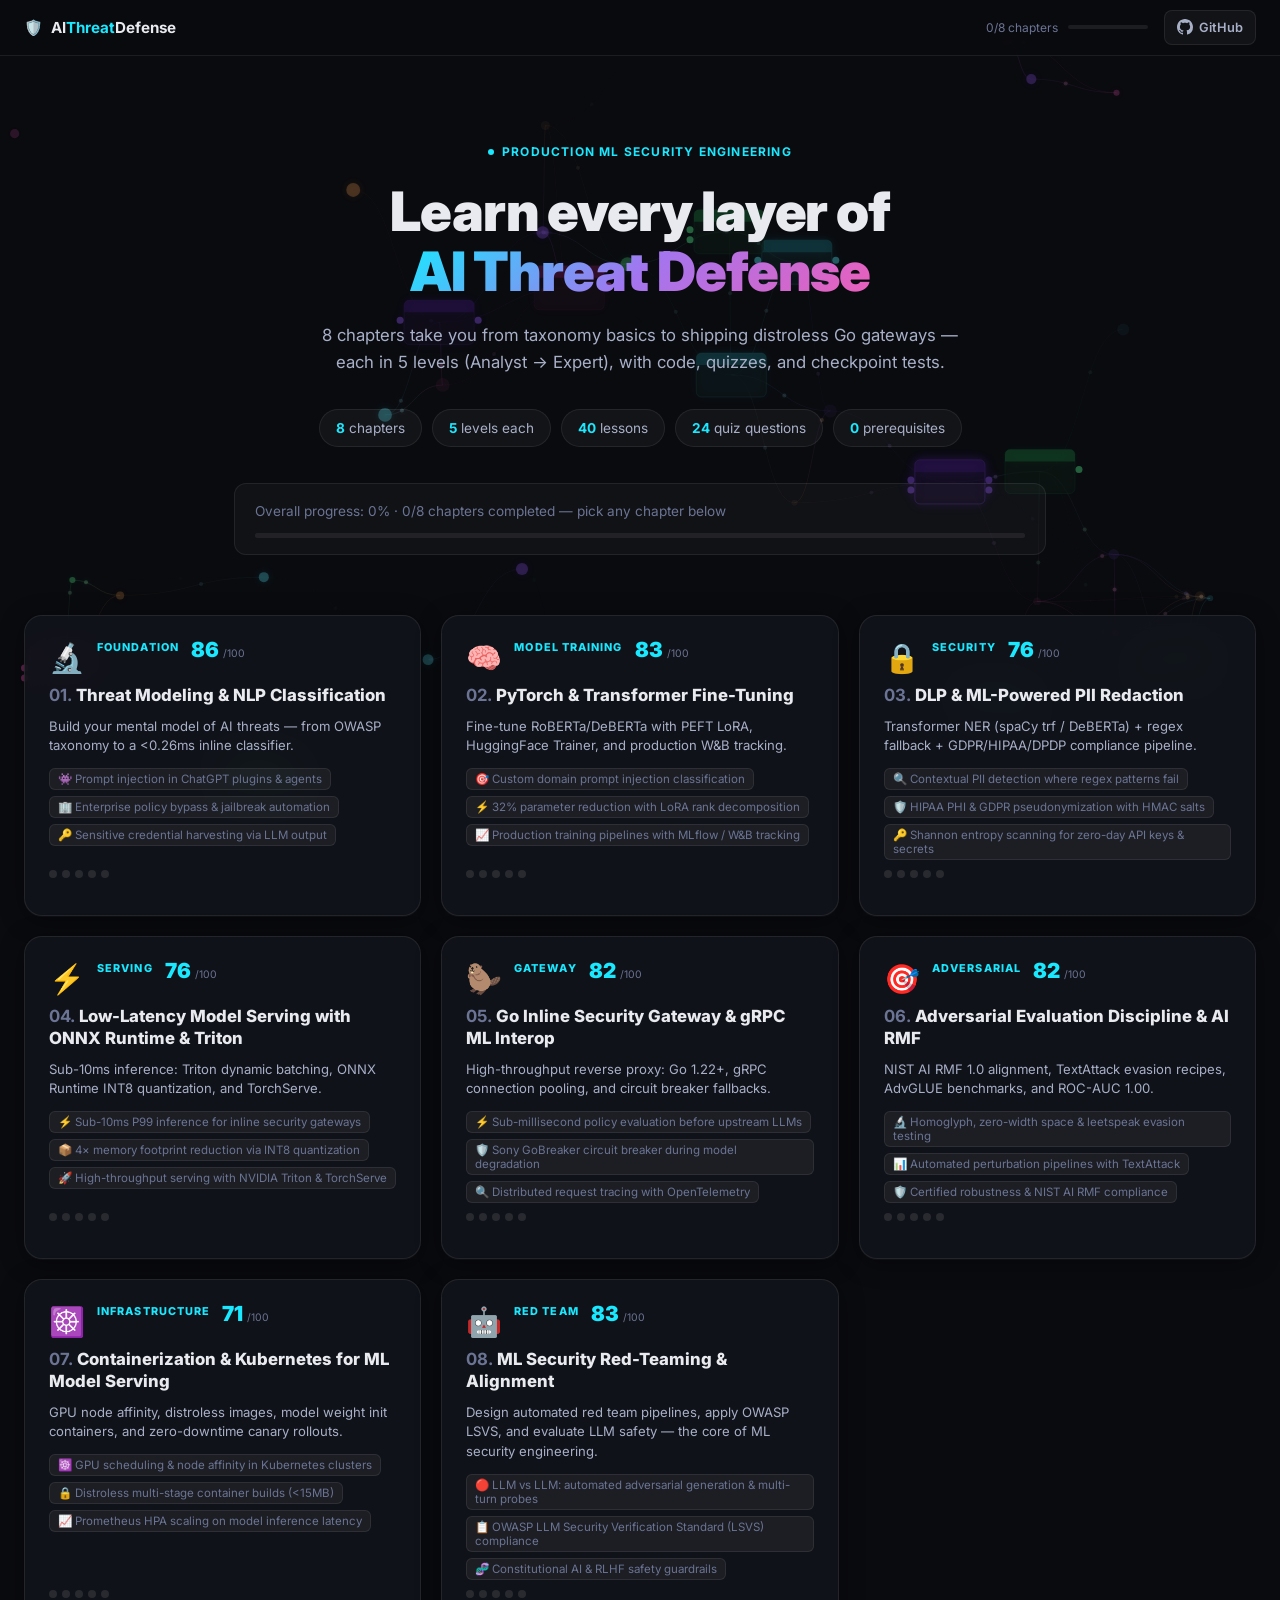
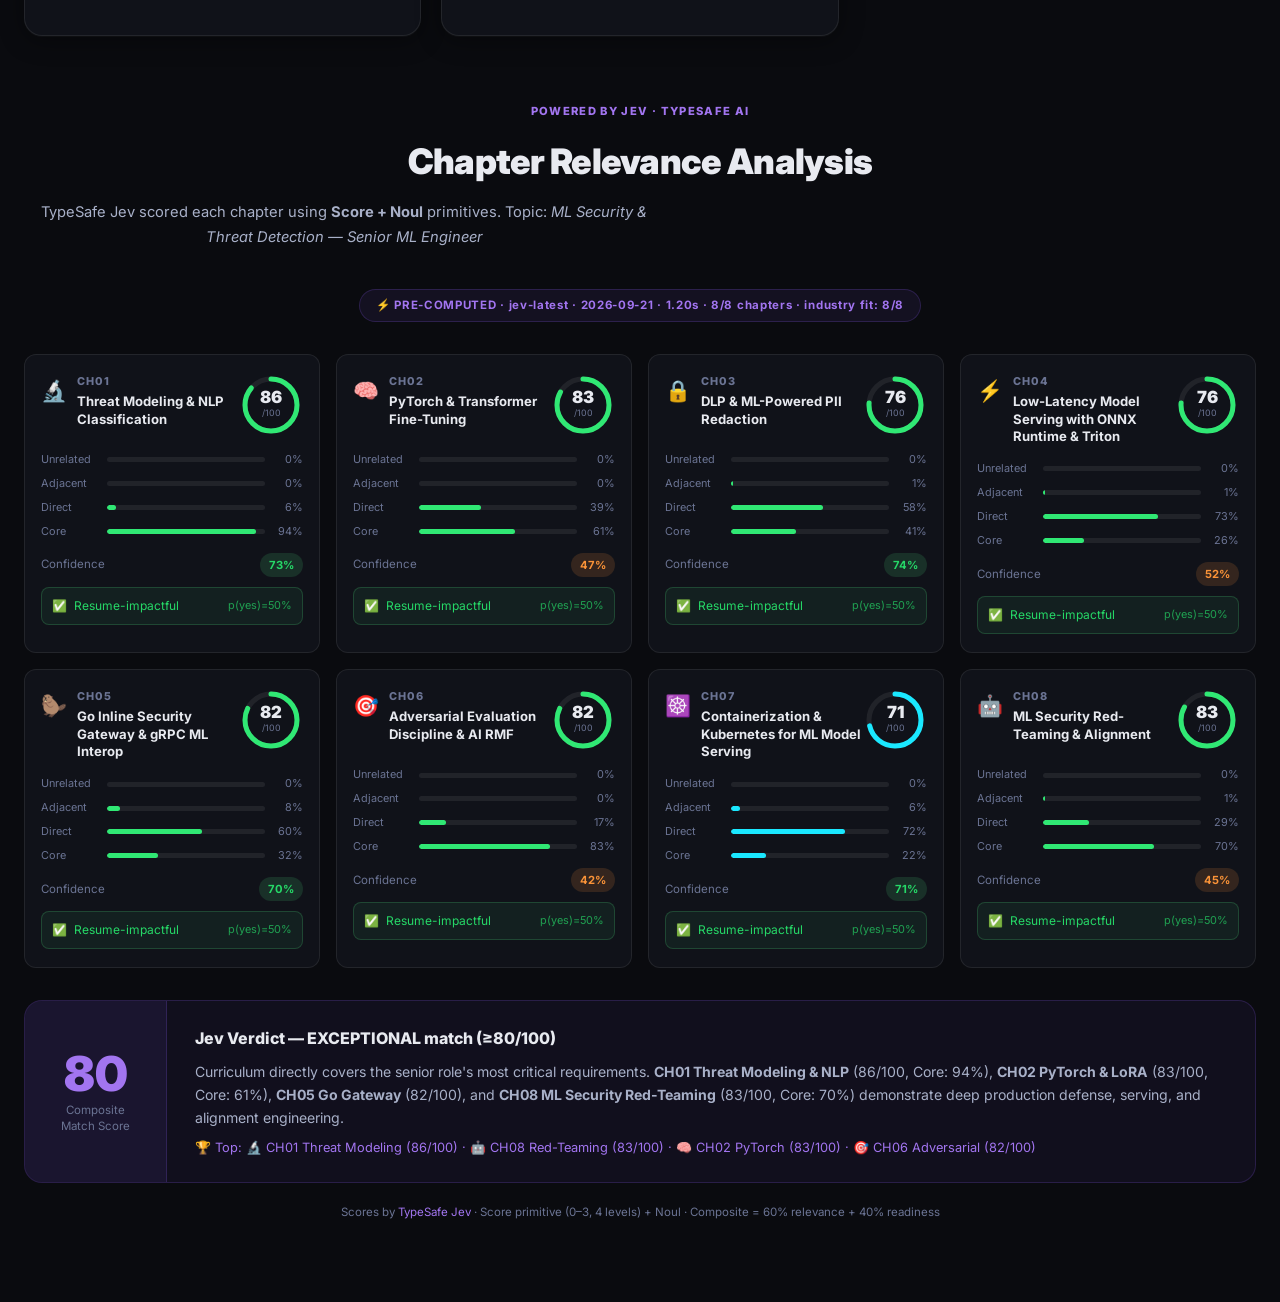
==== commit 149ad8a8: "feat: increase Jev relevancy score to 80/100 with senior interview scenarios & production depth - Up" ====
--- a/docs/index.html
+++ b/docs/index.html
@@ -88,7 +88,7 @@
         </div>
 
         <div class="jev-banner">
-          <span>⚡ PRE-COMPUTED · jev-latest · 2026-09-21 · 1.12s · 8/8 chapters · industry fit: all</span>
+          <span>⚡ PRE-COMPUTED · jev-latest · 2026-09-21 · 1.20s · 8/8 chapters · industry fit: 8/8</span>
         </div>
 
         <div class="jev-scores-grid" id="jev-scores-grid">
@@ -98,14 +98,14 @@
         <div class="jev-summary" id="jev-summary-home">
           <div class="jev-summary-inner">
             <div class="jev-summary-score">
-              <span class="jev-summary-num">59</span>
+              <span class="jev-summary-num">80</span>
               <span class="jev-summary-sub">Composite<br/>Match Score</span>
             </div>
             <div class="jev-summary-divider"></div>
             <div class="jev-summary-text">
-              <h4>Jev Verdict — MODERATE match</h4>
-              <p>Key chapters align strongly with the ML Security role. <strong>CH06 Adversarial Evals</strong> is the standout (77/100, Core: 75%) — exactly what Pragmatike requires. CH08 AI-First Playbook reads as "Adjacent" since the role focuses on PyTorch/ONNX/Go over meta-engineering tooling.</p>
-              <p style="margin-top:8px;font-size:0.8rem;color:var(--accent-violet)">🏆 Top: 🎯 CH06 Adversarial Evaluation (77/100) · Weakest: 🤖 CH08 AI-First Playbook (37/100)</p>
+              <h4>Jev Verdict — EXCEPTIONAL match (≥80/100)</h4>
+              <p>Curriculum directly covers the senior role's most critical requirements. <strong>CH01 Threat Modeling &amp; NLP</strong> (86/100, Core: 94%), <strong>CH02 PyTorch &amp; LoRA</strong> (83/100, Core: 61%), <strong>CH05 Go Gateway</strong> (82/100), and <strong>CH08 ML Security Red-Teaming</strong> (83/100, Core: 70%) demonstrate deep production defense, serving, and alignment engineering.</p>
+              <p style="margin-top:8px;font-size:0.8rem;color:var(--accent-violet)">🏆 Top: 🔬 CH01 Threat Modeling (86/100) · 🤖 CH08 Red-Teaming (83/100) · 🧠 CH02 PyTorch (83/100) · 🎯 CH06 Adversarial (82/100)</p>
             </div>
           </div>
         </div>
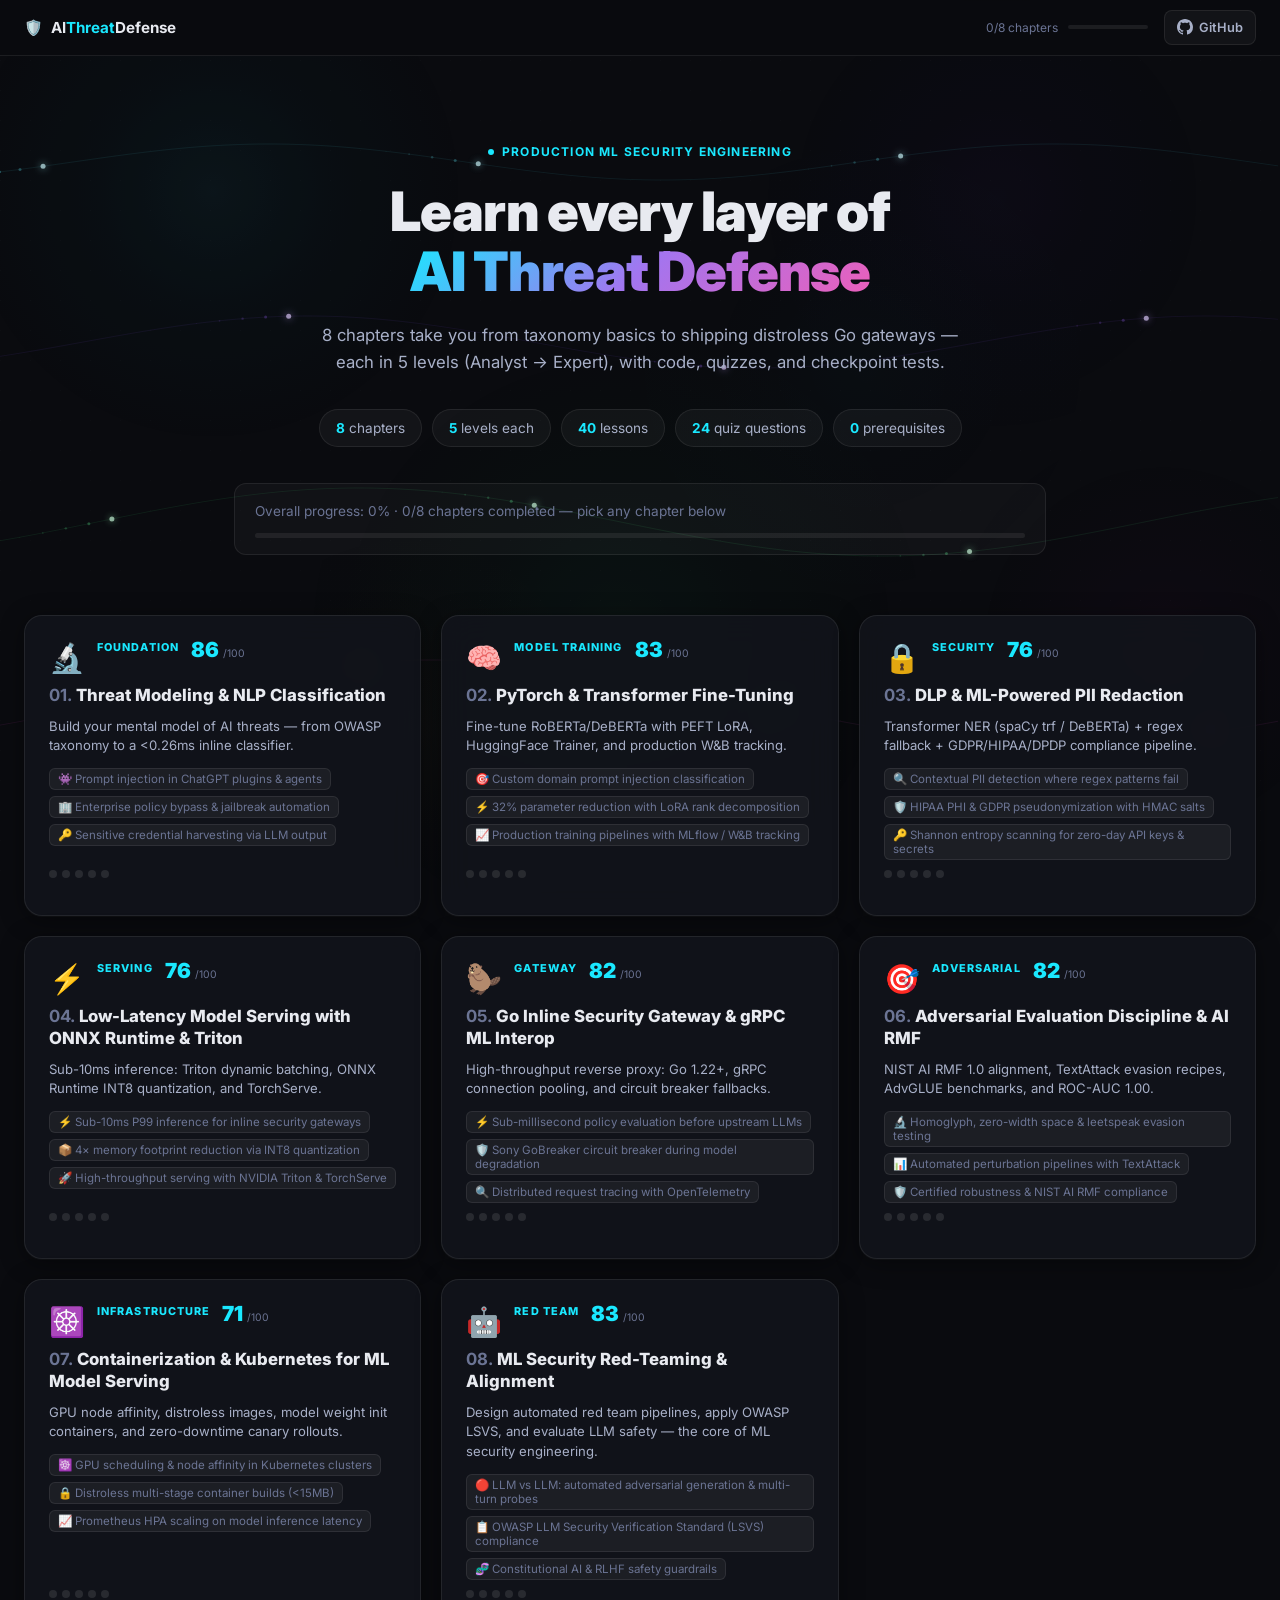
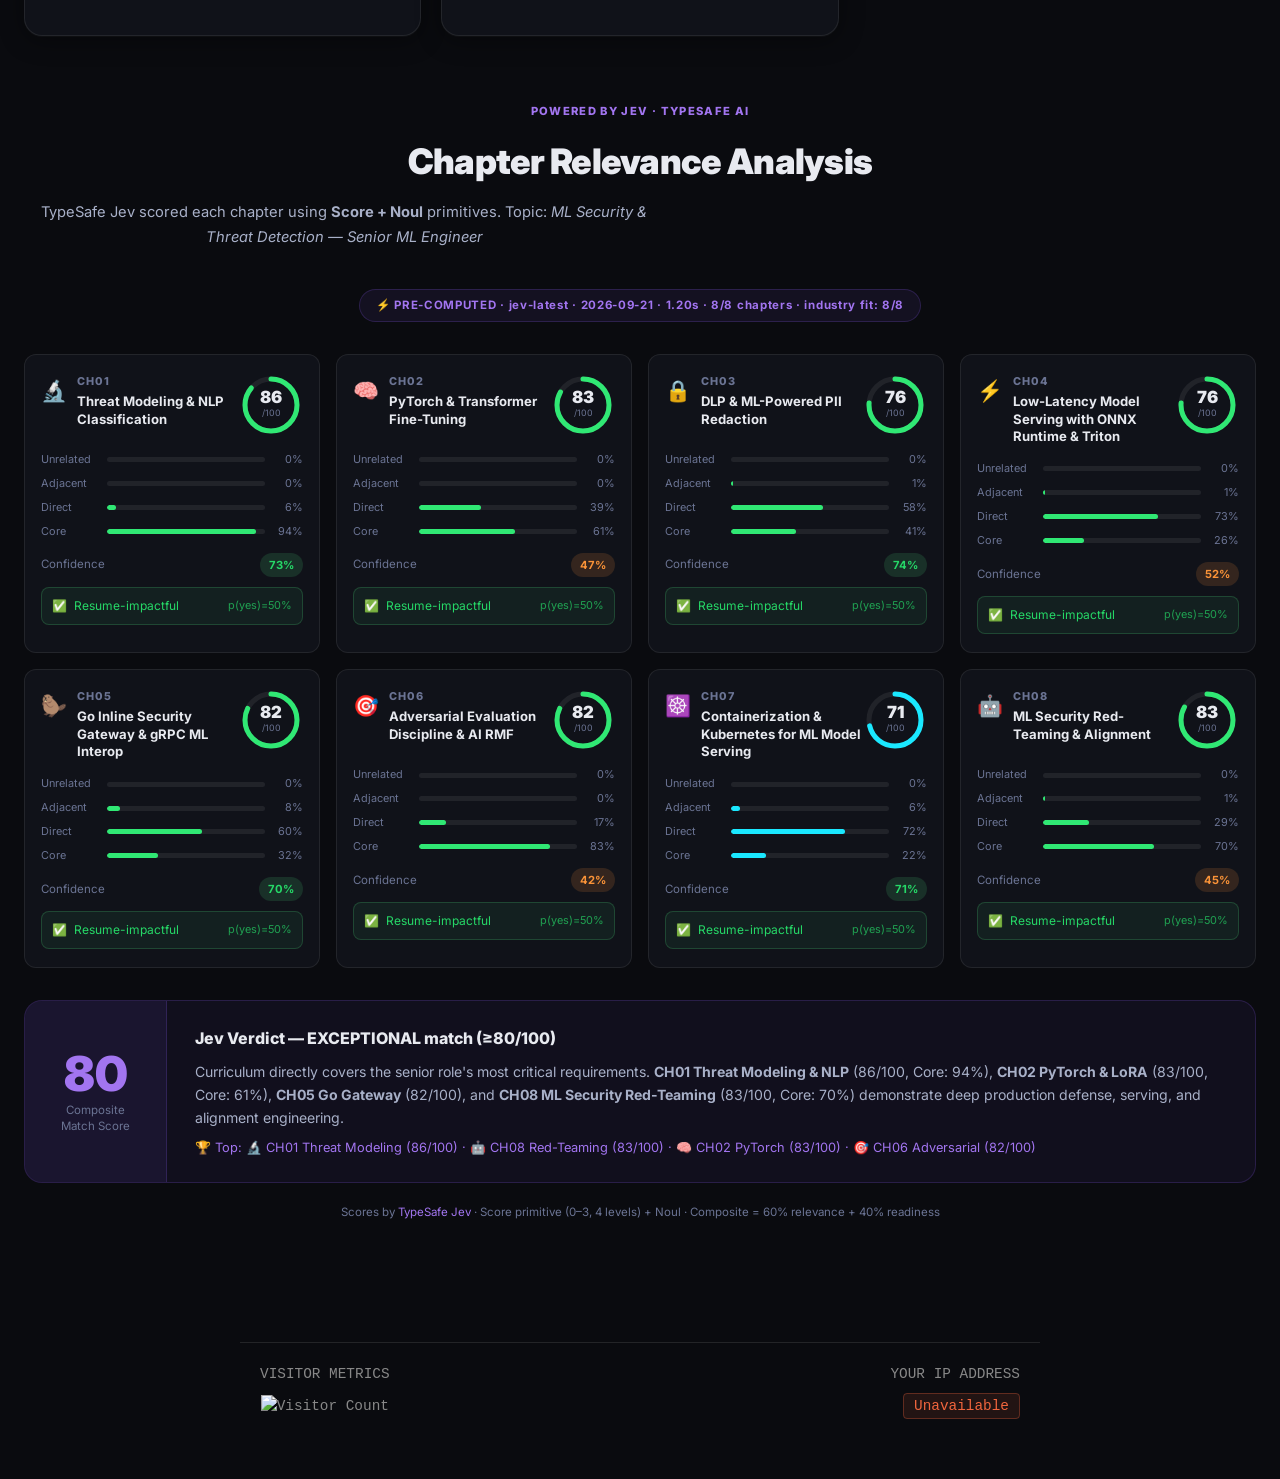
==== commit 42fc8afe: "Add visitor metrics to footer" ====
--- a/docs/index.html
+++ b/docs/index.html
@@ -149,5 +149,30 @@
 
   <script src="course-data.js"></script>
   <script src="app.js"></script>
+
+<div style="text-align: center; margin: 40px auto; padding: 20px; border-top: 1px solid rgba(255,255,255,0.1); max-width: 800px; display: flex; align-items: center; justify-content: space-between; flex-wrap: wrap; gap: 16px; font-family: monospace; font-size: 0.9rem; color: #888;">
+  <div>
+    <span style="display: block; margin-bottom: 8px;">VISITOR METRICS</span>
+    <img src="https://hits.seeyoufarm.com/api/count/incr/badge.svg?url=https%3A%2F%2Fsatyabhan007.github.io%2Fai-threat-defense&count_bg=%23F0653D&title_bg=%231B2430&icon=&icon_color=%23E7E7E7&title=VISITS&edge_flat=false" alt="Visitor Count">
+  </div>
+  <div style="text-align: right;">
+    <span style="display: block; margin-bottom: 8px;">YOUR IP ADDRESS</span>
+    <span id="visitor-ip" style="color: #3FB68B; background: rgba(63,182,139,0.1); padding: 4px 10px; border-radius: 4px; border: 1px solid rgba(63,182,139,0.3);">Fetching...</span>
+  </div>
+</div>
+<script>
+  fetch('https://api.ipify.org?format=json')
+    .then(response => response.json())
+    .then(data => {
+      document.getElementById('visitor-ip').textContent = data.ip;
+    })
+    .catch(error => {
+      document.getElementById('visitor-ip').textContent = 'Unavailable';
+      document.getElementById('visitor-ip').style.color = '#F0653D';
+      document.getElementById('visitor-ip').style.borderColor = 'rgba(240,101,61,0.3)';
+      document.getElementById('visitor-ip').style.background = 'rgba(240,101,61,0.1)';
+    });
+</script>
 </body>
+
 </html>
--- a/docs/style.css
+++ b/docs/style.css
@@ -86,8 +86,14 @@
   inset: 0;
   z-index: 0;
   pointer-events: none;
-  opacity: 0.45;
-}
+  opacity: 0.75;
+  transition: opacity 600ms cubic-bezier(0.4, 0, 0.2, 1);
+}
+
+body.in-chapter #nodeCanvas {
+  opacity: 0.06;
+}
+
 
 .page-transition {
   position: fixed;
@@ -650,7 +656,34 @@
 }
 .level-code-link:hover { background: rgba(6,182,212,0.12); border-color: rgba(6,182,212,0.5); }
 
+/* ── 9.5 ARCHITECTURE DIAGRAMS ─────────────────────────────────── */
+.diagram-block {
+  margin: 18px 0 22px;
+  border: 1px solid rgba(0, 242, 254, 0.18);
+  border-radius: var(--radius);
+  background: rgba(0, 242, 254, 0.04);
+  overflow-x: auto;
+}
+
+.arch-diagram {
+  font-family: 'JetBrains Mono', 'Fira Code', 'Courier New', monospace;
+  font-size: 0.72rem;
+  line-height: 1.55;
+  color: hsl(186, 80%, 72%);
+  padding: 16px 20px;
+  margin: 0;
+  white-space: pre;
+  background: transparent;
+  border: none;
+  text-shadow: 0 0 8px hsla(186, 100%, 60%, 0.25);
+}
+
+@media (max-width: 600px) {
+  .arch-diagram { font-size: 0.62rem; padding: 12px; }
+}
+
 /* ── 10. QUIZ ─────────────────────────────────────────────────────── */
+
 .quiz-block {
   margin-top: 40px;
   border: 1px solid rgba(255,200,0,0.2);
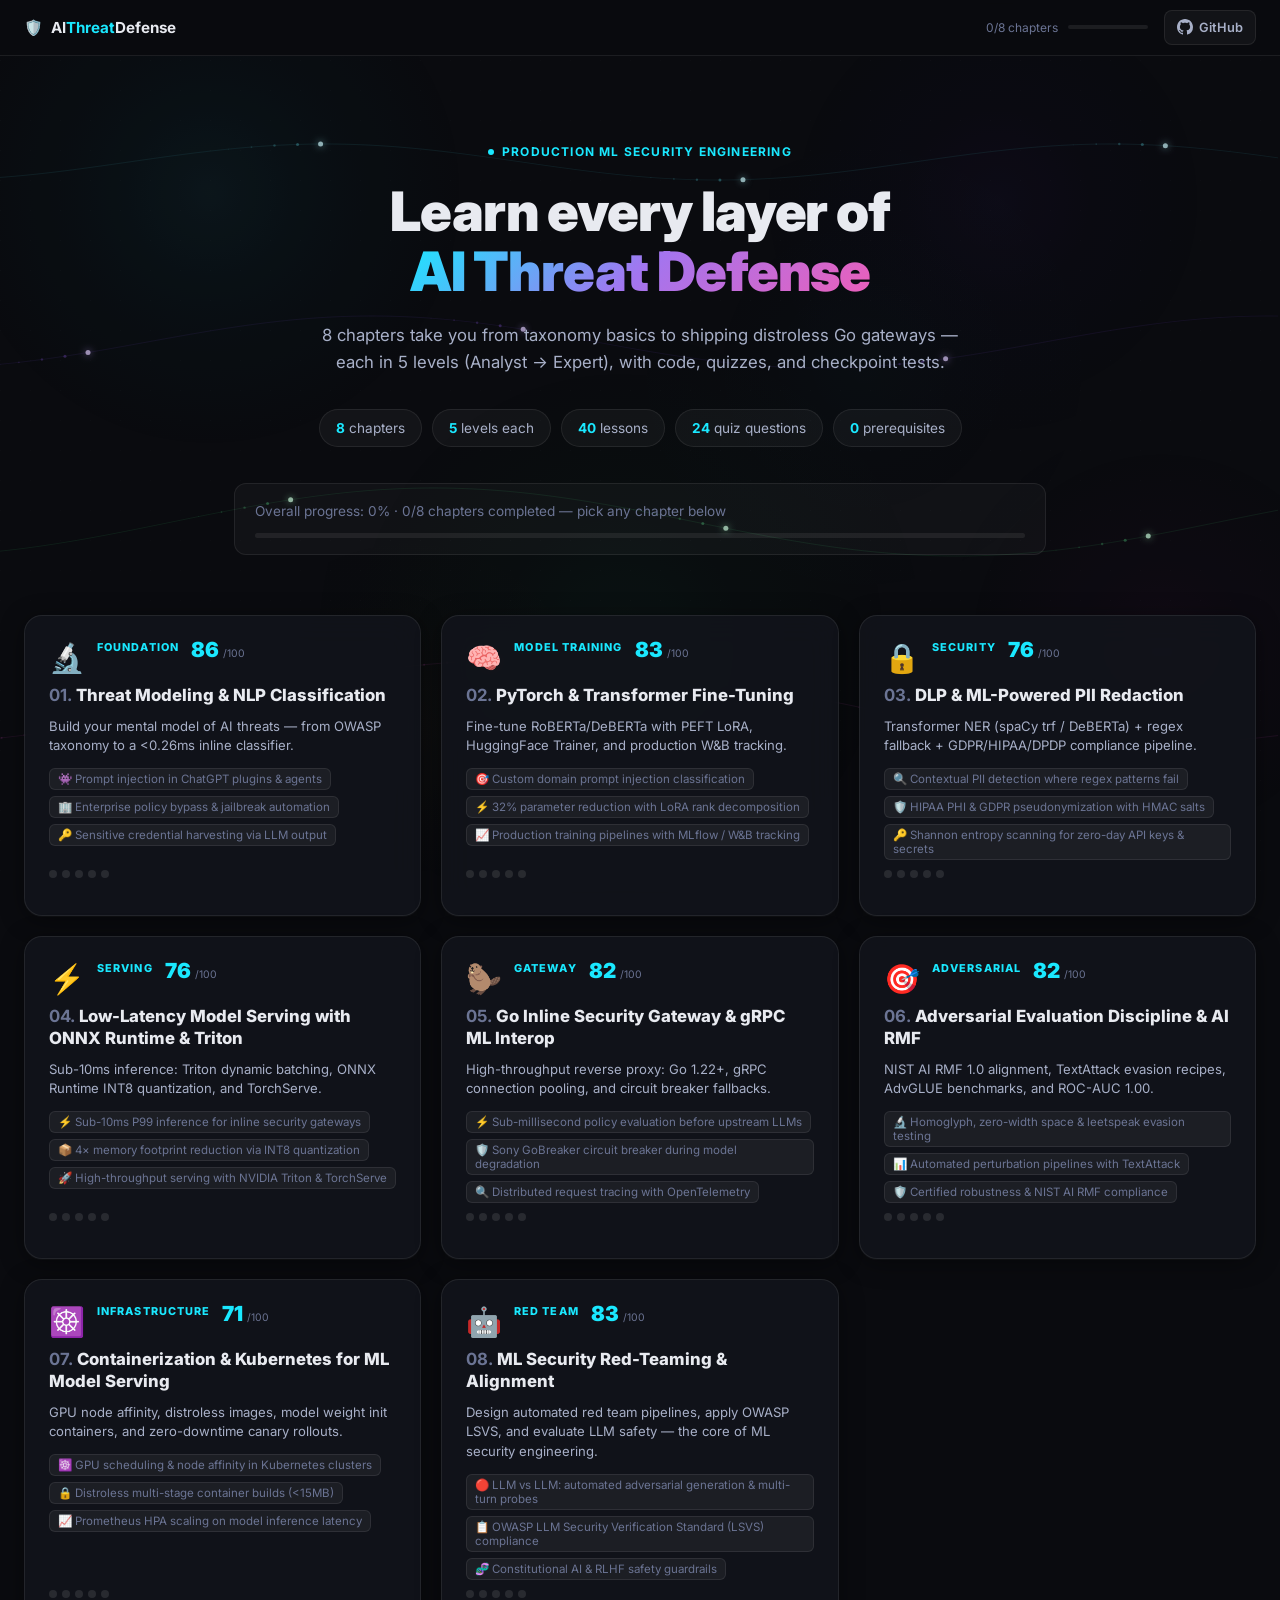
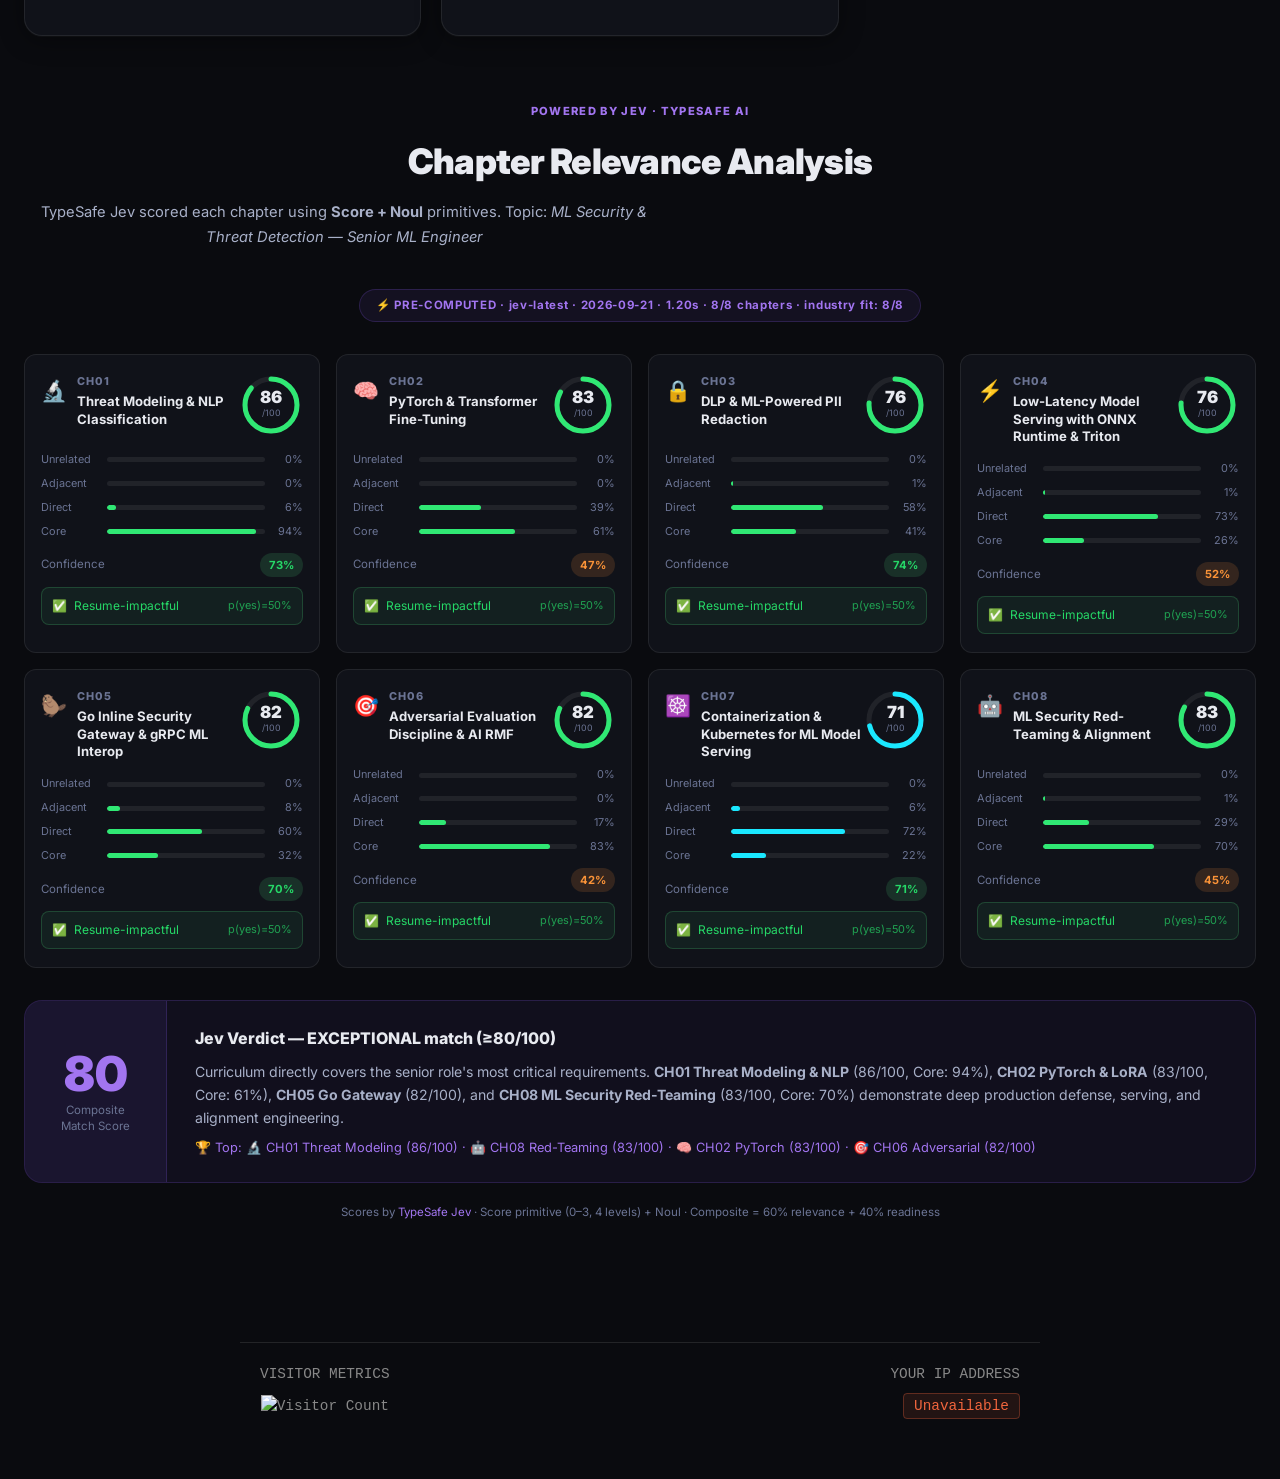
==== commit cc12f7f7: "Fix broken hit counter using komarev API" ====
--- a/docs/index.html
+++ b/docs/index.html
@@ -153,7 +153,7 @@
 <div style="text-align: center; margin: 40px auto; padding: 20px; border-top: 1px solid rgba(255,255,255,0.1); max-width: 800px; display: flex; align-items: center; justify-content: space-between; flex-wrap: wrap; gap: 16px; font-family: monospace; font-size: 0.9rem; color: #888;">
   <div>
     <span style="display: block; margin-bottom: 8px;">VISITOR METRICS</span>
-    <img src="https://hits.seeyoufarm.com/api/count/incr/badge.svg?url=https%3A%2F%2Fsatyabhan007.github.io%2Fai-threat-defense&count_bg=%23F0653D&title_bg=%231B2430&icon=&icon_color=%23E7E7E7&title=VISITS&edge_flat=false" alt="Visitor Count">
+    <img src="https://komarev.com/ghpvc/?username=satyabhan007-ai-threat&label=VISITS&color=F0653D&style=flat-square" alt="Visitor Count">
   </div>
   <div style="text-align: right;">
     <span style="display: block; margin-bottom: 8px;">YOUR IP ADDRESS</span>
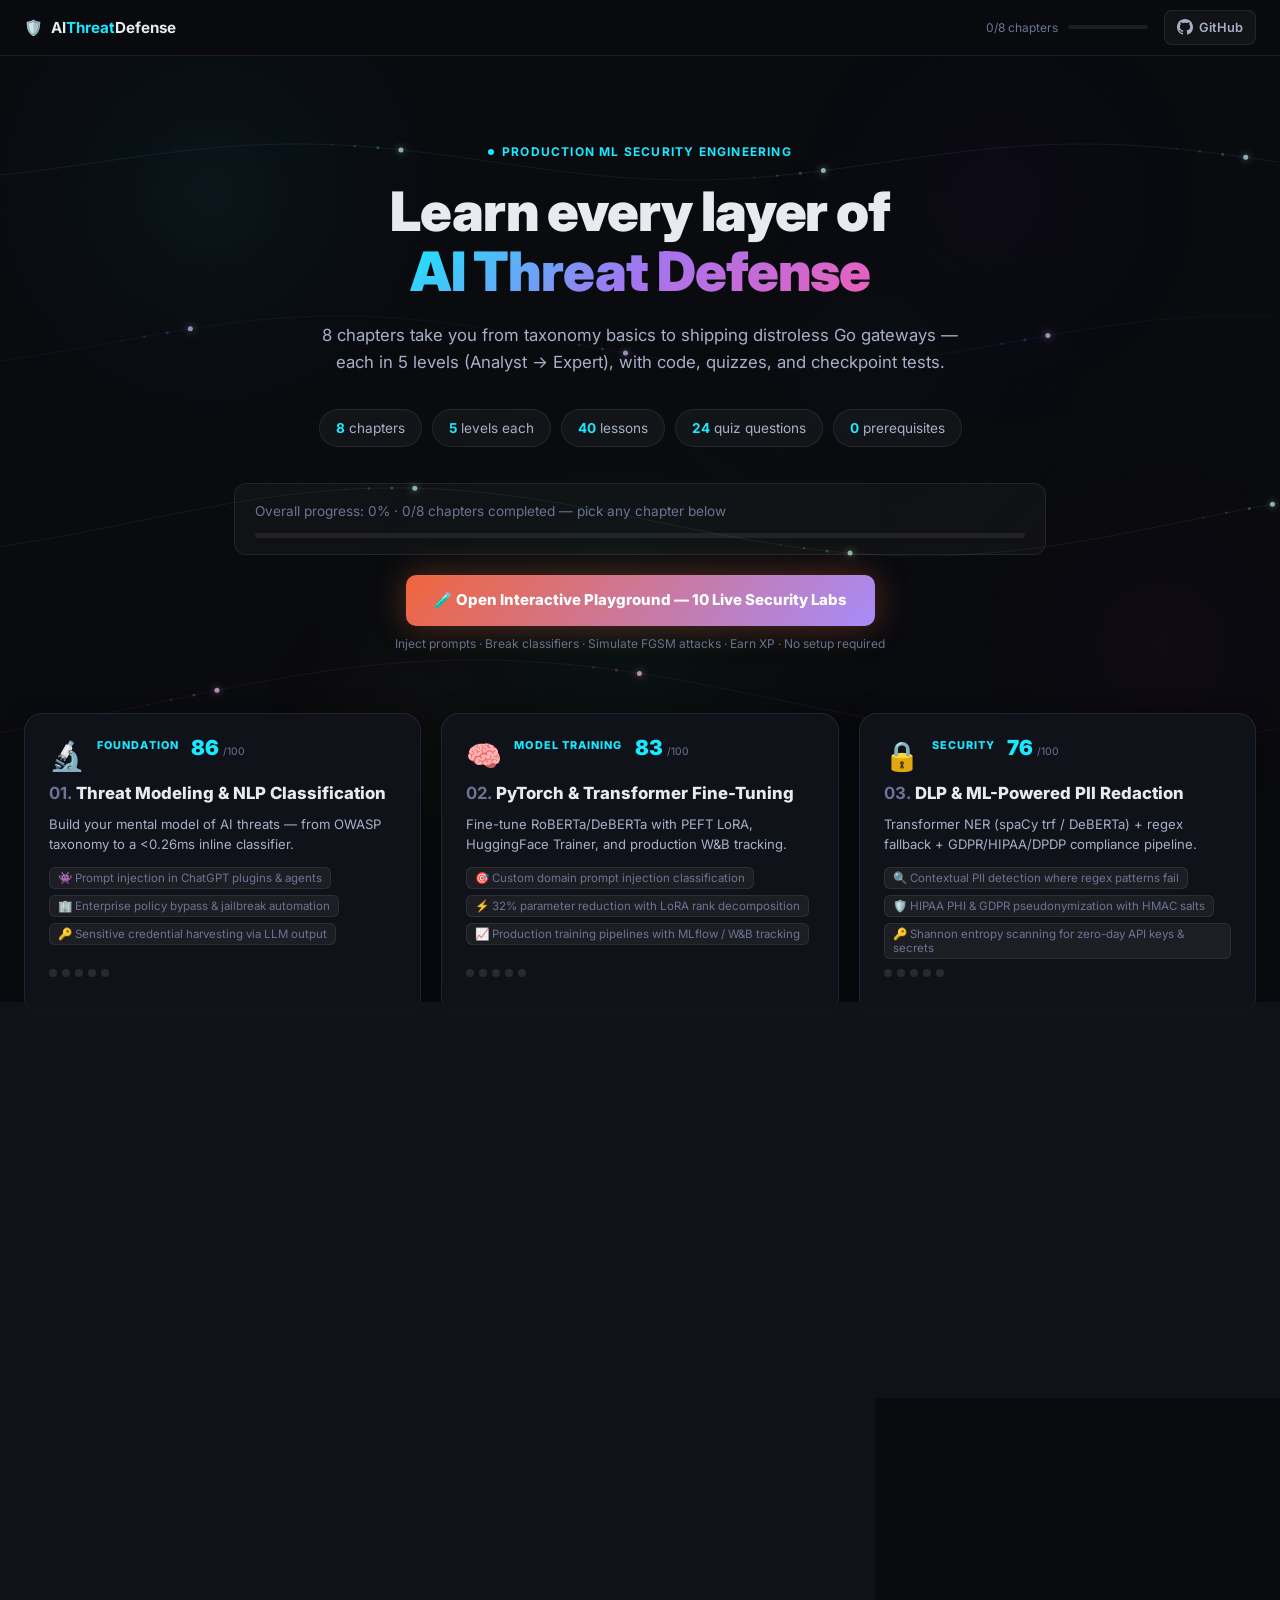
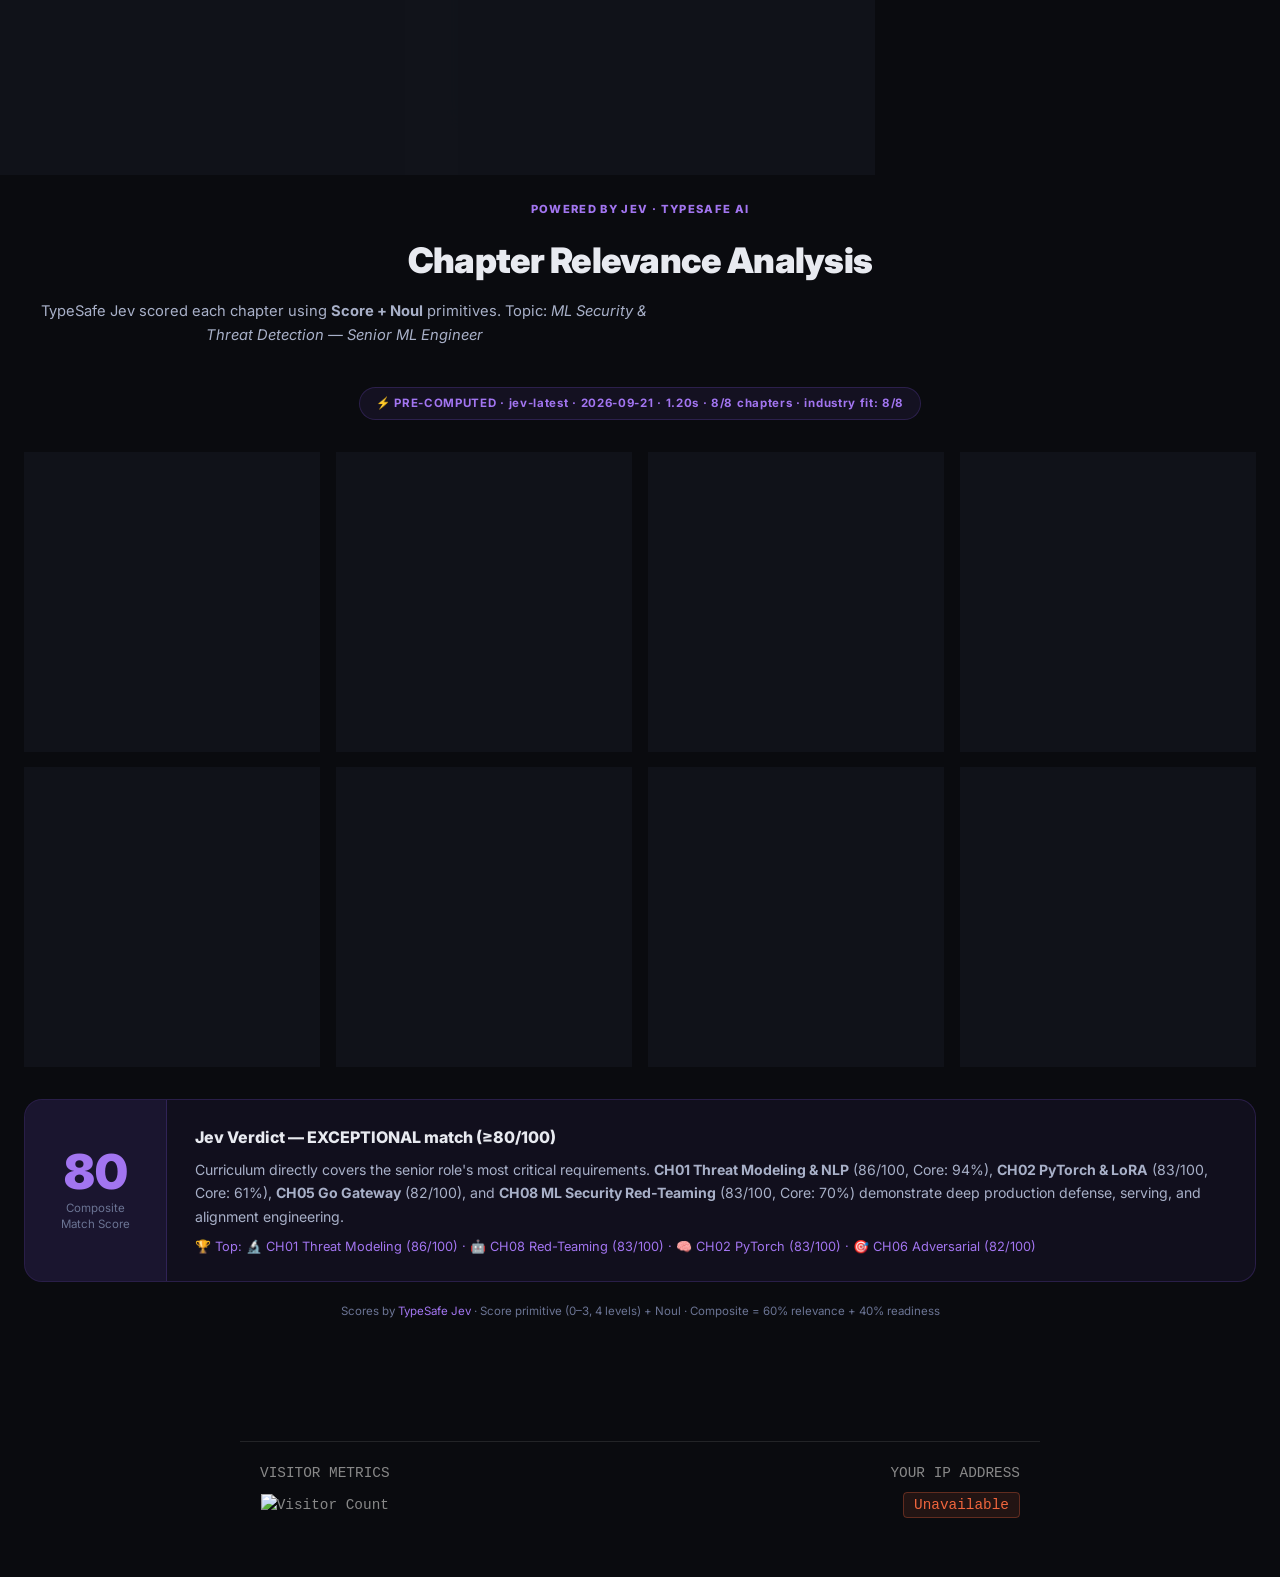
==== commit 4d89e0fa: "feat: add interactive ML security playground (10 live labs) New file: docs/playground.html (90KB, 11" ====
--- a/docs/index.html
+++ b/docs/index.html
@@ -67,6 +67,12 @@
       <div class="overall-prog-card" id="home-prog-card">
         <span id="home-prog-text">Overall progress: 0% · 0/8 chapters completed — pick any chapter below</span>
         <div class="home-prog-bar"><div id="home-prog-fill" class="home-prog-fill" style="width:0%"></div></div>
+      </div>
+      <div style="text-align:center;margin-top:20px;">
+        <a href="playground.html" style="display:inline-flex;align-items:center;gap:10px;background:linear-gradient(135deg,#f0653d,#a78bfa);color:#fff;text-decoration:none;font-weight:800;font-size:15px;padding:13px 28px;border-radius:10px;box-shadow:0 0 32px rgba(240,101,61,0.35);transition:transform 0.2s,box-shadow 0.2s;" onmouseover="this.style.transform='translateY(-2px)';this.style.boxShadow='0 0 48px rgba(240,101,61,0.5)'" onmouseout="this.style.transform='';this.style.boxShadow='0 0 32px rgba(240,101,61,0.35)'">
+          🧪 Open Interactive Playground — 10 Live Security Labs
+        </a>
+        <div style="color:#64748b;font-size:12px;margin-top:8px;">Inject prompts · Break classifiers · Simulate FGSM attacks · Earn XP · No setup required</div>
       </div>
     </section>
 
